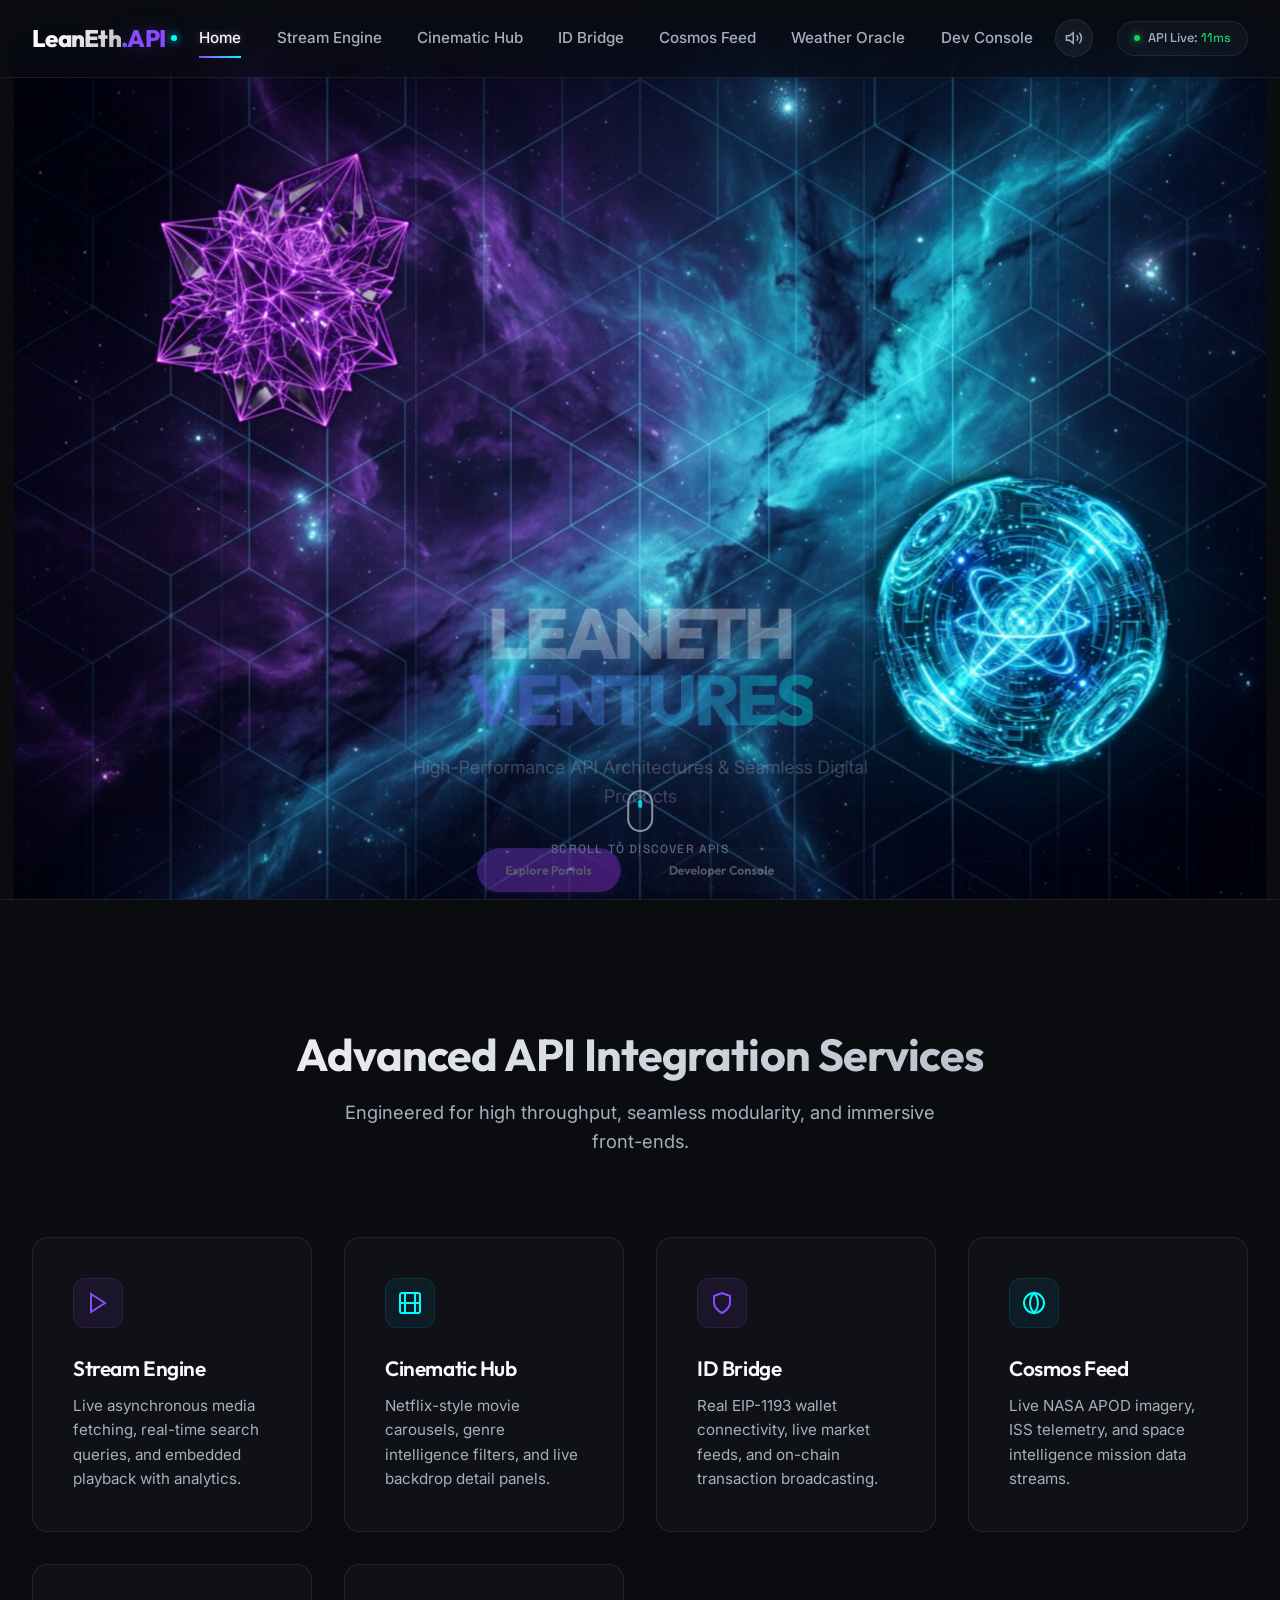
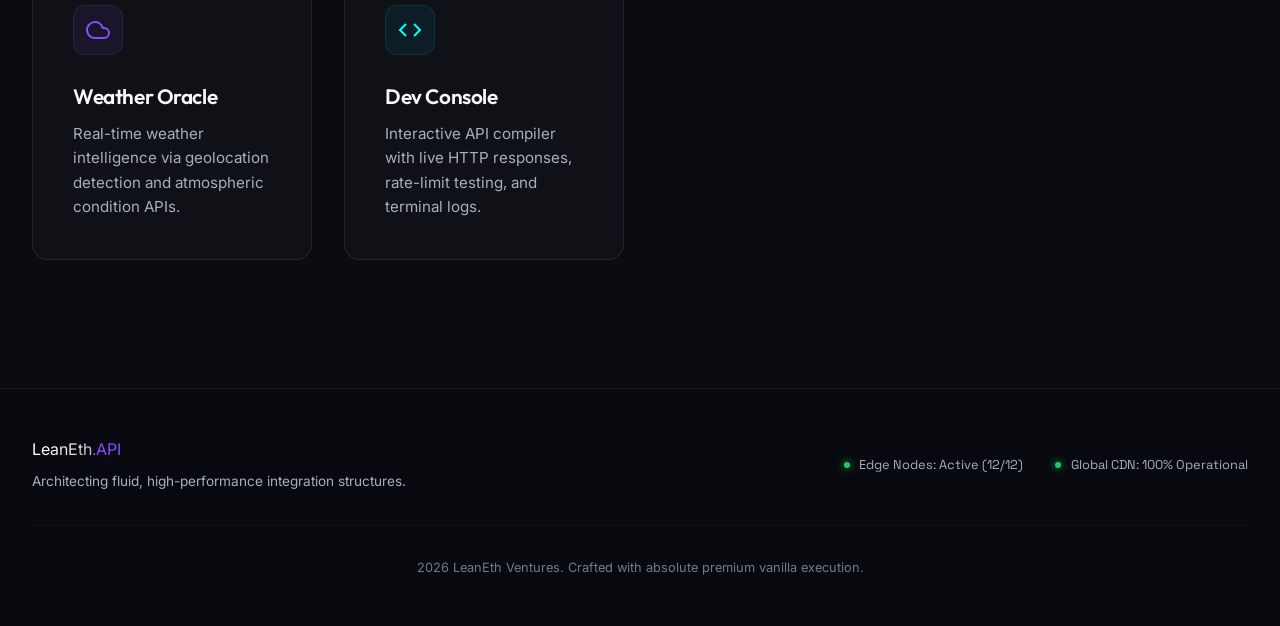
==== index.html @ 8b5f9354 "fix cinema: switch to vidapi.ru embed, fix player scroll, keep trailers inline" ====
﻿<!DOCTYPE html>
<html lang="en">
<head>
    <meta charset="UTF-8">
    <meta name="viewport" content="width=device-width, initial-scale=1.0">
    <title>LeanEth Ventures | High-Performance API Portfolio</title>
    <meta name="description" content="LeanEth Ventures - live streaming, cinematic hub, decentralized identity, NASA cosmos feed, weather intelligence, and developer console.">
    <link rel="preconnect" href="https://fonts.googleapis.com">
    <link rel="preconnect" href="https://fonts.gstatic.com" crossorigin>
    <link href="https://fonts.googleapis.com/css2?family=Inter:wght@300;400;500;600;700&family=Outfit:wght@400;500;600;700;800&family=Space+Grotesk:wght@400;500;600;700&display=swap" rel="stylesheet">
    <link rel="stylesheet" href="css/main.css">
    <link rel="stylesheet" href="css/hero.css">
    <link rel="stylesheet" href="css/router.css">
    <link rel="stylesheet" href="css/dashboards.css">
    <link rel="stylesheet" href="css/api-panels.css">
</head>
<body>
    <audio id="sound-click" src="https://assets.mixkit.co/active_storage/sfx/2568/2568-84.wav" preload="auto"></audio>
    <audio id="sound-success" src="https://assets.mixkit.co/active_storage/sfx/2019/2019-84.wav" preload="auto"></audio>
    <div id="transition-curtain">
        <div class="curtain-line"></div>
        <div class="curtain-logo">LeanEth</div>
    </div>
    <header class="navbar">
        <div class="nav-container">
            <a href="#home" class="nav-logo" id="logo-nav">
                <span class="logo-text">LeanEth</span><span class="logo-sub">.API</span>
                <span class="logo-pulse"></span>
            </a>
            <nav class="nav-links">
                <a href="#home" class="nav-link active" data-link="home">Home</a>
                <a href="#stream" class="nav-link" data-link="stream">Stream Engine</a>
                <a href="#cinema" class="nav-link" data-link="cinema">Cinematic Hub</a>
                <a href="#identity" class="nav-link" data-link="identity">ID Bridge</a>
                <a href="#cosmos" class="nav-link" data-link="cosmos">Cosmos Feed</a>
                <a href="#weather" class="nav-link" data-link="weather">Weather Oracle</a>
                <a href="#sandbox" class="nav-link" data-link="sandbox">Dev Console</a>
            </nav>
            <button class="hamburger" id="hamburger-btn" aria-label="Menu">
                <span></span><span></span><span></span>
            </button>
            <div class="mobile-nav" id="mobile-nav">
                <a href="#home" class="nav-link active" data-link="home">Home</a>
                <a href="#stream" class="nav-link" data-link="stream">Stream Engine</a>
                <a href="#cinema" class="nav-link" data-link="cinema">Cinematic Hub</a>
                <a href="#identity" class="nav-link" data-link="identity">ID Bridge</a>
                <a href="#cosmos" class="nav-link" data-link="cosmos">Cosmos Feed</a>
                <a href="#weather" class="nav-link" data-link="weather">Weather Oracle</a>
                <a href="#sandbox" class="nav-link" data-link="sandbox">Dev Console</a>
            </div>
            <div class="nav-controls">
                <button class="sound-toggle" id="btn-sound" title="Toggle Interface Sounds">
                    <svg class="sound-icon-on" viewBox="0 0 24 24" width="18" height="18" fill="none" stroke="currentColor" stroke-width="2"><polygon points="11 5 6 9 2 9 2 15 6 15 11 19 11 5"></polygon><path d="M19.07 4.93a10 10 0 0 1 0 14.14M15.54 8.46a5 5 0 0 1 0 7.07"></path></svg>
                    <svg class="sound-icon-off hidden" viewBox="0 0 24 24" width="18" height="18" fill="none" stroke="currentColor" stroke-width="2"><polygon points="11 5 6 9 2 9 2 15 6 15 11 19 11 5"></polygon><line x1="23" y1="9" x2="17" y2="15"></line><line x1="17" y1="9" x2="23" y2="15"></line></svg>
                </button>
                <div class="api-status">
                    <span class="status-pulse"></span>
                    <span class="status-text">API Live: <span id="ping-ms">14ms</span></span>
                </div>
            </div>
        </div>
    </header>
    <main class="main-content">
        <!-- HOME -->
        <section id="home" class="view-panel active">
            <div class="parallax-container">
                <div class="parallax-layer layer-bg" style="background-image: url('assets/bg-nebula.png');"></div>
                <div class="parallax-layer layer-grid"></div>
                <div class="parallax-layer layer-shape-1"><img src="assets/shape3d-1.png" alt="3D Crystal" class="shape-3d float-anim-1"></div>
                <div class="parallax-layer layer-text">
                    <h1 class="hero-title"><span class="text-glow">LEANETH</span><span class="text-gradient">VENTURES</span></h1>
                    <p class="hero-subtitle">High-Performance API Architectures &amp; Seamless Digital Products</p>
                    <div class="hero-actions">
                        <a href="#stream" class="btn btn-primary btn-magnetic">Explore Portals</a>
                        <a href="#sandbox" class="btn btn-secondary btn-magnetic">Developer Console</a>
                    </div>
                </div>
                <div class="parallax-layer layer-shape-2"><img src="assets/shape3d-2.png" alt="3D Sphere" class="shape-3d float-anim-2"></div>
                <div class="scroll-indicator"><span class="mouse-icon"><span class="mouse-wheel"></span></span><span class="scroll-label">Scroll to Discover APIs</span></div>
            </div>
            <div class="home-features">
                <div class="features-header">
                    <h2>Advanced API Integration Services</h2>
                    <p>Engineered for high throughput, seamless modularity, and immersive front-ends.</p>
                </div>
                <div class="feature-grid">
                    <div class="feature-card" onclick="navigateTo('stream')"><div class="feature-icon"><svg viewBox="0 0 24 24" width="24" height="24" fill="none" stroke="currentColor" stroke-width="2"><polygon points="5 3 19 12 5 21 5 3"></polygon></svg></div><h3>Stream Engine</h3><p>Live asynchronous media fetching, real-time search queries, and embedded playback with analytics.</p></div>
                    <div class="feature-card" onclick="navigateTo('cinema')"><div class="feature-icon"><svg viewBox="0 0 24 24" width="24" height="24" fill="none" stroke="currentColor" stroke-width="2"><rect x="2" y="2" width="20" height="20" rx="2"></rect><line x1="7" y1="2" x2="7" y2="22"></line><line x1="17" y1="2" x2="17" y2="22"></line><line x1="2" y1="12" x2="22" y2="12"></line></svg></div><h3>Cinematic Hub</h3><p>Netflix-style movie carousels, genre intelligence filters, and live backdrop detail panels.</p></div>
                    <div class="feature-card" onclick="navigateTo('identity')"><div class="feature-icon"><svg viewBox="0 0 24 24" width="24" height="24" fill="none" stroke="currentColor" stroke-width="2"><path d="M12 22s8-4 8-10V5l-8-3-8 3v7c0 6 8 10 8 10z"></path></svg></div><h3>ID Bridge</h3><p>Real EIP-1193 wallet connectivity, live market feeds, and on-chain transaction broadcasting.</p></div>
                    <div class="feature-card" onclick="navigateTo('cosmos')"><div class="feature-icon"><svg viewBox="0 0 24 24" width="24" height="24" fill="none" stroke="currentColor" stroke-width="2"><circle cx="12" cy="12" r="10"></circle><path d="M12 2a15.3 15.3 0 0 1 4 10 15.3 15.3 0 0 1-4 10 15.3 15.3 0 0 1-4-10 15.3 15.3 0 0 1 4-10z"></path></svg></div><h3>Cosmos Feed</h3><p>Live NASA APOD imagery, ISS telemetry, and space intelligence mission data streams.</p></div>
                    <div class="feature-card" onclick="navigateTo('weather')"><div class="feature-icon"><svg viewBox="0 0 24 24" width="24" height="24" fill="none" stroke="currentColor" stroke-width="2"><path d="M18 10h-1.26A8 8 0 1 0 9 20h9a5 5 0 0 0 0-10z"></path></svg></div><h3>Weather Oracle</h3><p>Real-time weather intelligence via geolocation detection and atmospheric condition APIs.</p></div>
                    <div class="feature-card" onclick="navigateTo('sandbox')"><div class="feature-icon"><svg viewBox="0 0 24 24" width="24" height="24" fill="none" stroke="currentColor" stroke-width="2"><polyline points="16 18 22 12 16 6"></polyline><polyline points="8 6 2 12 8 18"></polyline></svg></div><h3>Dev Console</h3><p>Interactive API compiler with live HTTP responses, rate-limit testing, and terminal logs.</p></div>
                </div>
            </div>
        </section>

        <!-- STREAM ENGINE -->
        <section id="stream" class="view-panel">
            <div class="dashboard-wrapper">
                <div class="dashboard-header"><div><span class="badge badge-purple">Live Streams + Search</span><h1>Stream Engine</h1><p>Live news channels from major global networks, or search for content.</p></div><div class="dashboard-actions"><input type="text" id="yt-search-input" placeholder="Search streams or topics..." class="search-input"><button id="yt-search-btn" class="btn btn-primary">Search</button></div></div>
                <div class="stream-tabs">
                    <button class="stream-tab active" data-tab="news">&#128250; Live</button>
                    <button class="stream-tab" data-tab="search">&#128269; Search</button>
                </div>
                <div class="stream-hero" id="stream-hero">
                    <div class="stream-hero-backdrop" id="stream-hero-backdrop"></div>
                    <div class="stream-hero-gradient"></div>
                    <div class="stream-hero-content">
                        <div class="stream-hero-logo" id="stream-hero-logo"></div>
                        <div class="stream-hero-text">
                            <h2 class="stream-hero-title" id="stream-hero-title">Select a Stream</h2>
                            <p class="stream-hero-desc" id="stream-hero-desc">Choose a channel from the list or search for content.</p>
                        </div>
                    </div>
                </div>
                <div class="dashboard-grid">
                    <div class="grid-card main-pane"><div class="player-container"><div class="player-aspect"><div id="yt-player-placeholder" class="player-placeholder"><div class="placeholder-logo"><span class="logo-text">LeanEth</span><span class="logo-sub">.API</span></div><p>Select a stream or search for content.</p></div><div id="yt-player"></div></div></div><div class="video-meta"><h2 id="yt-video-title">Select a Stream</h2><p id="yt-video-desc">Choose a channel from the list or search for content.</p></div></div>
                    <div class="grid-card catalog-pane"><div class="pane-header"><h3 id="stream-pane-title">&#127250; Live Channels</h3><span class="api-ping-indicator" id="yt-api-status">Ready</span></div><div class="video-list-scrollable" id="yt-video-list"></div></div>
                    <div class="grid-card full-width metrics-pane"><div class="metrics-grid"><div class="metric-box"><span class="metric-label">Stream Latency</span><span class="metric-val text-cyan" id="yt-metric-latency">--</span></div><div class="metric-box"><span class="metric-label">Cache Status</span><span class="metric-val text-purple">HIT (Varnish)</span></div><div class="metric-box"><span class="metric-label">Source</span><span class="metric-val" id="yt-metric-quota">Live Stream</span></div><div class="metric-box"><span class="metric-label">Stream Type</span><span class="metric-val text-glow">Live / On-Demand</span></div></div></div>
                </div>
            </div>
        </section>

        <!-- CINEMATIC HUB -->
        <section id="cinema" class="view-panel">
            <div class="cinema-wrapper">
                <div class="cinema-hero" id="cinema-hero">
                    <div class="cinema-hero-backdrop" id="cinema-hero-backdrop"></div>
                    <div class="cinema-hero-gradient"></div>
                    <div class="cinema-hero-content">
                        <span class="cinema-hero-badge" id="cinema-hero-badge">Trending</span>
                        <h1 class="cinema-hero-title" id="cinema-hero-title">Loading...</h1>
                        <div class="cinema-hero-meta">
                            <span id="cinema-hero-year">—</span>
                            <span class="cinema-hero-rating" id="cinema-hero-rating">★ —</span>
                            <span id="cinema-hero-genre">—</span>
                        </div>
                        <p class="cinema-hero-desc" id="cinema-hero-desc">Discover the latest movies</p>
                        <div class="cinema-hero-actions">
                            <button class="btn btn-primary btn-glow btn-play-hero" id="cinema-hero-play">&#9654; Play</button>
                            <button class="btn btn-secondary btn-info-hero" id="cinema-hero-info">More Info</button>
                        </div>
                    </div>
                    <div class="cinema-hero-dots" id="cinema-hero-dots"></div>
                </div>
                <div class="cinema-browser">
                    <div class="cinema-type-tabs">
                        <button class="cinema-type-tab active" data-type="movie">&#127910; Movies</button>
                        <button class="cinema-type-tab" data-type="tv">&#128250; TV Series</button>
                    </div>
                    <div class="cinema-tabs" id="cinema-tabs">
                        <button class="cinema-tab active" data-company="">Trending</button>
                        <button class="cinema-tab" data-company="213"><img class="tab-logo-img" src="" alt="Netflix" data-cid="213"><span>Netflix</span></button>
                        <button class="cinema-tab" data-company="19551"><img class="tab-logo-img" src="" alt="HBO" data-cid="19551"><span>HBO</span></button>
                        <button class="cinema-tab" data-company="174"><img class="tab-logo-img" src="" alt="Warner" data-cid="174"><span>Warner</span></button>
                        <button class="cinema-tab" data-company="420"><img class="tab-logo-img" src="" alt="Marvel" data-cid="420"><span>Marvel</span></button>
                        <button class="cinema-tab" data-company="2"><img class="tab-logo-img" src="" alt="Disney" data-cid="2"><span>Disney</span></button>
                        <button class="cinema-tab" data-watch="9"><img class="tab-logo-img" src="" alt="Prime Video" data-cid="9"><span>Prime Video</span></button>
                        <button class="cinema-tab" data-watch="350"><img class="tab-logo-img" src="" alt="Apple TV+" data-cid="350"><span>Apple TV+</span></button>
                        <button class="cinema-tab" data-watch="15"><img class="tab-logo-img" src="" alt="Hulu" data-cid="15"><span>Hulu</span></button>
                        <button class="cinema-tab" data-watch="2303"><img class="tab-logo-img" src="" alt="Paramount+" data-cid="2303"><span>Paramount+</span></button>
                        <button class="cinema-tab" data-watch="386"><img class="tab-logo-img" src="" alt="Peacock" data-cid="386"><span>Peacock</span></button>
                        <button class="cinema-tab" data-watch="2528"><img class="tab-logo-img" src="" alt="YouTube TV" data-cid="2528"><span>YouTube TV</span></button>
                        <button class="cinema-tab" data-watch="257"><img class="tab-logo-img" src="" alt="fuboTV" data-cid="257"><span>fuboTV</span></button>
                        <button class="cinema-tab" data-watch="300"><img class="tab-logo-img" src="" alt="Pluto TV" data-cid="300"><span>Pluto TV</span></button>
                        <button class="cinema-tab" data-company="celebrities">&#127916; Celebrities</button>
                    </div>
                    <div class="cinema-search" id="cinema-search">
                        <input type="text" id="cinema-search-input" placeholder="Search movies, actors, keywords..." class="search-input">
                        <button id="cinema-search-btn" class="btn btn-primary">Search</button>
                    </div>
                    <div class="genre-pill-slider" id="genre-pill-slider">
                        <button class="genre-pill active" data-genre="all">All Genres</button>
                        <button class="genre-pill" data-genre="action">Action</button>
                        <button class="genre-pill" data-genre="sci-fi">Sci-Fi</button>
                        <button class="genre-pill" data-genre="adventure">Adventure</button>
                        <button class="genre-pill" data-genre="horror">Horror</button>
                        <button class="genre-pill" data-genre="comedy">Comedy</button>
                        <button class="genre-pill" data-genre="drama">Drama</button>
                        <button class="genre-pill" data-genre="animation">Animation</button>
                    </div>
                    <div class="movie-carousel-container">
                        <div class="movie-carousel" id="movie-cards-container"></div>
                        <button class="carousel-nav nav-left" id="carousel-left"><svg viewBox="0 0 24 24" width="24" height="24" fill="none" stroke="currentColor" stroke-width="2"><polyline points="15 18 9 12 15 6"></polyline></svg></button>
                        <button class="carousel-nav nav-right" id="carousel-right"><svg viewBox="0 0 24 24" width="24" height="24" fill="none" stroke="currentColor" stroke-width="2"><polyline points="9 18 15 12 9 6"></polyline></svg></button>
                    </div>
                </div>
            </div>
        </section>

        <div class="cinema-overlay hidden" id="cinema-overlay">
            <div class="cinema-overlay-back-wrap">
                <button class="cinema-overlay-back" id="cinema-overlay-back">&#8592; Back</button>
                <button class="cinema-overlay-close" id="cinema-overlay-close">&times;</button>
            </div>
            <div class="cinema-overlay-scroll">
                <div class="cinema-overlay-backdrop" id="cinema-overlay-backdrop">
                    <div class="cinema-overlay-gradient"></div>
                </div>
                <div class="cinema-overlay-body">
                    <div class="cinema-overlay-poster-col">
                        <img src="" id="cinema-overlay-poster" alt="Poster">
                    </div>
                    <div class="cinema-overlay-details">
                        <h2 id="cinema-overlay-title">Title</h2>
                        <div class="cinema-overlay-meta">
                            <span id="cinema-overlay-year">—</span>
                            <span class="cinema-rating" id="cinema-overlay-rating">★ —</span>
                            <span id="cinema-overlay-genre">—</span>
                        </div>
                        <p class="cinema-overview" id="cinema-overlay-overview"></p>
                        <button class="btn btn-primary btn-glow btn-play-overlay" id="cinema-overlay-play">&#9654; Play</button>
                        <div class="movie-player-wrap hidden" id="cinema-overlay-player"><iframe id="cinema-overlay-iframe" width="100%" height="100%" frameborder="0" allowfullscreen allow="autoplay; encrypted-media; fullscreen"></iframe></div>
                        <div class="episode-picker hidden" id="episode-picker"><div class="episode-picker-inner" id="episode-picker-inner"></div></div>
                        <div class="cinema-extra" id="cinema-overlay-extra"></div>
                        <div class="cinema-trailers-section" id="cinema-trailers-section">
                            <h4>Trailers</h4>
                            <div class="cinema-trailers" id="cinema-overlay-trailers"></div>
                        </div>
                        <div class="cinema-cast-section">
                            <h4>Cast</h4>
                            <div class="cinema-cast" id="cinema-overlay-cast"></div>
                        </div>
                        <div class="cinema-posters-section" id="cinema-posters-section">
                            <h4>Posters</h4>
                            <div class="cinema-posters" id="cinema-overlay-posters"></div>
                        </div>
                    </div>
                </div>
            </div>
        </div>

        <!-- IDENTITY BRIDGE -->
        <section id="identity" class="view-panel">
            <div class="dashboard-wrapper">
                <div class="dashboard-header"><div><span class="badge badge-purple">Web3 EIP-1193 JSON-RPC</span><h1>Decentralized Identity Bridge</h1><p>Real EVM wallet connections, live CoinGecko feeds, and on-chain transaction broadcasting.</p></div><button id="web3-connect-btn" class="btn btn-primary btn-glow">Connect Wallet</button></div>
                <div class="web3-grid">
                    <div class="grid-card wallet-status-card">
                        <div class="card-header-accent font-space"><h3>WALLET IDENTITY</h3><span class="wallet-badge" id="wallet-connected-badge">DISCONNECTED</span></div>
                        <div class="wallet-body">
                            <div class="wallet-stat-row"><span class="label">Provider</span><span class="val text-muted" id="wallet-provider-val">-</span></div>
                            <div class="wallet-stat-row"><span class="label">Address</span><span class="val font-mono" id="wallet-address-val">0x0000...0000</span></div>
                            <div class="wallet-stat-row"><span class="label">Balance</span><span class="val text-glow" id="wallet-balance-val">0.00 ETH</span></div>
                            <div class="wallet-stat-row"><span class="label">Network</span><span class="val text-cyan" id="wallet-network-val">Not Connected</span></div>
                            <div class="wallet-stat-row"><span class="label">Chain ID</span><span class="val font-mono" id="wallet-chain-val">-</span></div>
                            <div class="wallet-actions hidden" id="wallet-actions-section">
                                <button class="btn btn-secondary btn-full" id="web3-sign-btn">Sign Auth Message</button>
                                <button class="btn btn-primary btn-full btn-glow" id="web3-send-btn">Send Test Tx</button>
                            </div>
                        </div>
                    </div>
                    <div class="grid-card live-market-card">
                        <div class="card-header-accent font-space"><h3>LIVE CRYPTO MARKETS - COINGECKO</h3><span class="ticker-update-time" id="market-update-time">Updating...</span></div>
                        <div class="market-chart-container">
                            <div class="market-prices" id="crypto-prices-grid">
                                <div class="price-pill"><span class="coin-symbol">ETH</span><span class="coin-price" id="ticker-eth-price">,420.25</span><span class="coin-change text-success" id="ticker-eth-change">+2.4%</span></div>
                                <div class="price-pill"><span class="coin-symbol">BTC</span><span class="coin-price" id="ticker-btc-price">,540.80</span><span class="coin-change text-success" id="ticker-btc-change">+1.8%</span></div>
                                <div class="price-pill"><span class="coin-symbol">SOL</span><span class="coin-price" id="ticker-sol-price">.30</span><span class="coin-change text-success" id="ticker-sol-change">+3.1%</span></div>
                                <div class="price-pill"><span class="coin-symbol">MATIC</span><span class="coin-price" id="ticker-matic-price">.89</span><span class="coin-change text-error" id="ticker-matic-change">-0.7%</span></div>
                            </div>
                            <div class="svg-chart-wrapper">
                                <svg class="crypto-chart-svg" viewBox="0 0 500 150">
                                    <defs><linearGradient id="chart-gradient" x1="0" y1="0" x2="0" y2="1"><stop offset="0%" stop-color="var(--accent-purple)" stop-opacity="0.4"/><stop offset="100%" stop-color="var(--accent-purple)" stop-opacity="0.0"/></linearGradient></defs>
                                    <line x1="0" y1="30" x2="500" y2="30" stroke="rgba(255,255,255,0.05)" stroke-dasharray="5,5" /><line x1="0" y1="75" x2="500" y2="75" stroke="rgba(255,255,255,0.05)" stroke-dasharray="5,5" /><line x1="0" y1="120" x2="500" y2="120" stroke="rgba(255,255,255,0.05)" stroke-dasharray="5,5" />
                                    <path id="chart-glow-path" d="M 0 110 Q 100 80 200 95 T 400 45 T 500 25" fill="none" stroke="var(--accent-cyan)" stroke-width="3" filter="drop-shadow(0px 0px 5px var(--accent-cyan))" />
                                    <path id="chart-area-path" d="M 0 110 Q 100 80 200 95 T 400 45 T 500 25 L 500 150 L 0 150 Z" fill="url(#chart-gradient)" />
                                </svg>
                                <div class="chart-tooltip" id="chart-tooltip">Live market data via CoinGecko API</div>
                            </div>
                        </div>
                    </div>
                    <div class="grid-card tx-log-card">
                        <div class="card-header-accent font-space"><h3>TRANSACTION FEED</h3><span class="api-ping-indicator" id="tx-log-status">Idle</span></div>
                        <div class="tx-log-list font-mono" id="tx-log-list"><div class="tx-log-item text-muted">// Connect a wallet to view live transaction feed...</div></div>
                    </div>
                </div>
            </div>
            <div class="web3-modal-overlay hidden" id="web3-modal">
                <div class="web3-modal-card glass-panel">
                    <div class="modal-header"><h3>Connect Identity Wallet</h3><button class="modal-close" id="web3-modal-close">&times;</button></div>
                    <p class="modal-subtitle">Select your Web3 provider to authenticate your decentralized identity.</p>
                    <div class="modal-wallets">
                        <button class="wallet-option" data-wallet="metamask"><span class="wallet-icon">&#128058;</span><div class="wallet-info"><span class="wallet-name">MetaMask</span><span class="wallet-desc">Browser Extension EIP-1193</span></div><span class="wallet-status" id="metamask-status">Detecting...</span></button>
                        <button class="wallet-option" data-wallet="trust"><span class="wallet-icon">&#128142;</span><div class="wallet-info"><span class="wallet-name">Trust Wallet</span><span class="wallet-desc">Mobile &amp; Extension EIP-1193</span></div><span class="wallet-status" id="trust-status">Detecting...</span></button>
                        <button class="wallet-option" data-wallet="coinbase"><span class="wallet-icon">&#128737;</span><div class="wallet-info"><span class="wallet-name">Coinbase Wallet</span><span class="wallet-desc">Extension &amp; SDK EIP-1193</span></div><span class="wallet-status" id="coinbase-status">Detecting...</span></button>
                        <button class="wallet-option" data-wallet="brave"><span class="wallet-icon">&#128049;</span><div class="wallet-info"><span class="wallet-name">Brave Wallet</span><span class="wallet-desc">Built-in Browser Wallet</span></div><span class="wallet-status" id="brave-status">Detecting...</span></button>
                        <button class="wallet-option" data-wallet="rabby"><span class="wallet-icon">&#128100;</span><div class="wallet-info"><span class="wallet-name">Rabby Wallet</span><span class="wallet-desc">Desktop Extension EIP-1193</span></div><span class="wallet-status" id="rabby-status">Detecting...</span></button>
                        <button class="wallet-option" data-wallet="walletconnect"><span class="wallet-icon">&#9889;</span><div class="wallet-info"><span class="wallet-name">WalletConnect</span><span class="wallet-desc">QR Bridge Mobile Wallets</span></div><span class="wallet-status">Demo Mode</span></button>
                        <button class="wallet-option" data-wallet="ledger"><span class="wallet-icon">&#128272;</span><div class="wallet-info"><span class="wallet-name">Ledger Hardware</span><span class="wallet-desc">Cold Storage HID Bridge</span></div><span class="wallet-status">Demo Mode</span></button>
                    </div>
                </div>
            </div>
            <div class="web3-modal-overlay hidden" id="web3-tx-modal">
                <div class="web3-modal-card glass-panel text-center">
                    <div class="modal-header"><h3 id="tx-modal-title">Web3 Request</h3><button class="modal-close" id="web3-tx-close">&times;</button></div>
                    <div class="tx-modal-body">
                        <div class="wallet-connect-spinner" id="tx-spinner"><div class="double-bounce1"></div><div class="double-bounce2"></div></div>
                        <p id="tx-modal-status" class="font-space">Awaiting wallet confirmation...</p>
                        <div id="tx-modal-details" class="tx-details-box glass-panel font-mono text-left hidden"></div>
                        <button class="btn btn-secondary hidden" id="tx-modal-done-btn">Confirm</button>
                    </div>
                </div>
            </div>
        </section>

        <!-- COSMOS FEED -->
        <section id="cosmos" class="view-panel">
            <div class="dashboard-wrapper">
                <div class="dashboard-header"><div><span class="badge badge-cyan">NASA Open APIs Space Intelligence</span><h1>Cosmos Intelligence Feed</h1><p>Live NASA Astronomy Picture of the Day, ISS telemetry, and space mission data.</p></div><div class="dashboard-actions"><input type="date" id="apod-date-input" class="search-input" style="max-width:180px"><button id="apod-fetch-btn" class="btn btn-primary">Load Date</button></div></div>
                <div class="cosmos-grid">
                    <div class="grid-card apod-main-card">
                        <div class="apod-image-container" id="apod-image-wrap">
                            <div class="apod-loading" id="apod-loading"><div class="cosmos-spinner"></div><p>Fetching cosmic imagery from NASA...</p></div>
                            <img id="apod-img" src="" alt="Astronomy Picture of the Day" class="apod-img hidden">
                            <iframe id="apod-video" src="" frameborder="0" allowfullscreen class="apod-video hidden"></iframe>
                        </div>
                        <div class="apod-meta">
                            <div class="apod-meta-header"><span class="badge badge-purple" id="apod-date-badge">Loading...</span><span class="badge badge-cyan" id="apod-media-type">IMAGE</span></div>
                            <h2 id="apod-title">Astronomy Picture of the Day</h2>
                            <p id="apod-explanation" class="apod-explanation">Fetching today's cosmic wonder from NASA's open API...</p>
                            <p class="apod-copyright text-muted" id="apod-copyright"></p>
                        </div>
                    </div>
                    <div class="grid-card iss-card">
                        <div class="card-header-accent font-space"><h3>ISS LIVE TELEMETRY</h3><span class="api-ping-indicator" id="iss-status">Fetching...</span></div>
                        <div class="iss-body">
                            <div class="iss-visual"><div class="earth-icon">&#127757;</div><div class="iss-orbit-ring"><div class="iss-dot" id="iss-orbit-dot">&#128760;</div></div></div>
                            <div class="iss-stats">
                                <div class="wallet-stat-row"><span class="label">Latitude</span><span class="val font-mono text-cyan" id="iss-lat">-</span></div>
                                <div class="wallet-stat-row"><span class="label">Longitude</span><span class="val font-mono text-cyan" id="iss-lon">-</span></div>
                                <div class="wallet-stat-row"><span class="label">Altitude</span><span class="val font-mono">~408 km</span></div>
                                <div class="wallet-stat-row"><span class="label">Velocity</span><span class="val font-mono text-glow">27,600 km/h</span></div>
                                <div class="wallet-stat-row"><span class="label">Crew</span><span class="val" id="iss-crew">Loading...</span></div>
                            </div>
                        </div>
                    </div>
                    <div class="grid-card space-news-card">
                        <div class="card-header-accent font-space"><h3>SPACE NEWS - SPACEFLIGHT NEWS API</h3><span class="api-ping-indicator">Live Feed</span></div>
                        <div class="space-news-list" id="space-news-list"><div class="tx-log-item text-muted">Loading space news feed...</div></div>
                    </div>
                </div>
            </div>
        </section>

        <!-- WEATHER ORACLE -->
        <section id="weather" class="view-panel">
            <div class="dashboard-wrapper">
                <div class="dashboard-header"><div><span class="badge badge-cyan">OpenWeatherMap Geolocation API</span><h1>Weather Oracle</h1><p>Real-time atmospheric intelligence via auto-detected geolocation and meteorological data streams.</p></div><div class="dashboard-actions"><input type="text" id="weather-city-input" placeholder="Search city..." class="search-input" style="max-width:220px"><button id="weather-search-btn" class="btn btn-primary">Search</button><button id="weather-geo-btn" class="btn btn-secondary">My Location</button></div></div>
                <div class="weather-grid">
                    <div class="grid-card weather-main-card">
                        <div class="weather-hero" id="weather-hero">
                            <div class="weather-loading" id="weather-loading"><div class="cosmos-spinner"></div><p>Detecting your location...</p></div>
                            <div class="weather-display hidden" id="weather-display">
                                <div class="weather-icon-huge" id="weather-icon">&#9728;</div>
                                <div class="weather-temp-block"><span class="weather-temp" id="weather-temp">--C</span><span class="weather-feels" id="weather-feels">Feels like --C</span></div>
                                <div class="weather-location-block"><h2 id="weather-city-name">-</h2><p id="weather-description" class="text-muted">-</p></div>
                            </div>
                        </div>
                        <div class="weather-stats-row hidden" id="weather-stats">
                            <div class="w-stat"><span class="w-label">Humidity</span><span class="w-val text-cyan" id="weather-humidity">--%</span></div>
                            <div class="w-stat"><span class="w-label">Wind Speed</span><span class="w-val" id="weather-wind">-- km/h</span></div>
                            <div class="w-stat"><span class="w-label">Pressure</span><span class="w-val" id="weather-pressure">-- hPa</span></div>
                            <div class="w-stat"><span class="w-label">Visibility</span><span class="w-val" id="weather-visibility">-- km</span></div>
                            <div class="w-stat"><span class="w-label">UV Index</span><span class="w-val text-glow" id="weather-uv">--</span></div>
                            <div class="w-stat"><span class="w-label">Condition</span><span class="w-val" id="weather-condition">-</span></div>
                        </div>
                    </div>
                    <div class="grid-card forecast-card">
                        <div class="card-header-accent font-space"><h3>5-DAY FORECAST</h3><span class="api-ping-indicator">OpenWeatherMap</span></div>
                        <div class="forecast-list" id="forecast-list"><div class="tx-log-item text-muted">Enable location or search a city...</div></div>
                    </div>
                    <div class="grid-card geo-card">
                        <div class="card-header-accent font-space"><h3>IP GEOLOCATION - ipapi.co</h3><span class="api-ping-indicator">Live</span></div>
                        <div class="geo-body" id="geo-body">
                            <div class="wallet-stat-row"><span class="label">IP Address</span><span class="val font-mono text-cyan" id="geo-ip">Detecting...</span></div>
                            <div class="wallet-stat-row"><span class="label">Country</span><span class="val" id="geo-country">-</span></div>
                            <div class="wallet-stat-row"><span class="label">Region</span><span class="val" id="geo-region">-</span></div>
                            <div class="wallet-stat-row"><span class="label">City</span><span class="val" id="geo-city">-</span></div>
                            <div class="wallet-stat-row"><span class="label">ISP / Org</span><span class="val font-mono" id="geo-org">-</span></div>
                            <div class="wallet-stat-row"><span class="label">Timezone</span><span class="val" id="geo-tz">-</span></div>
                            <div class="wallet-stat-row"><span class="label">Currency</span><span class="val" id="geo-currency">-</span></div>
                        </div>
                    </div>
                </div>
            </div>
        </section>

        <!-- DEVELOPER SANDBOX -->
        <section id="sandbox" class="view-panel">
            <div class="dashboard-wrapper">
                <div class="dashboard-header"><div><span class="badge badge-cyan">RESTful API Sandbox</span><h1>LeanEth Developer Console</h1><p>Simulate requests to live APIs, view raw HTTP responses, and test rate-limiters.</p></div></div>
                <div class="sandbox-grid">
                    <div class="grid-card control-card">
                        <div class="card-header-accent font-space"><h3>REQUEST CONFIGURATOR</h3></div>
                        <div class="control-body">
                            <div class="control-group"><label for="api-endpoint-select">Select Endpoint</label><select id="api-endpoint-select" class="sandbox-select"><option value="/api/v1/auth/login">POST /api/v1/auth/login</option><option value="/api/v1/analytics/realtime">GET /api/v1/analytics/realtime</option><option value="/api/v1/webhooks/dispatch">POST /api/v1/webhooks/dispatch</option><option value="/api/v1/ai/generate">POST /api/v1/ai/generate</option><option value="/api/v1/rate-limit-test">GET /api/v1/rate-limit-test</option><option value="live:coingecko">LIVE GET /coingecko/markets</option><option value="live:iss">LIVE GET /iss/position</option><option value="live:ip">LIVE GET /ip/geolocation</option><option value="live:joke">LIVE GET /chuck-norris/joke</option><option value="live:apod">LIVE GET /nasa/apod</option></select></div>
                            <div class="control-group" id="sandbox-payload-group"><label for="api-payload-input">JSON Payload</label><textarea id="api-payload-input" class="sandbox-textarea font-mono">{"client_id":"leaneth_demo_key","scope":["read","write"]}</textarea></div>
                            <div class="control-group"><label>Headers</label><div class="headers-list"><div class="header-tag">Authorization: Bearer leaneth_token_xyz</div><div class="header-tag">X-LeanEth-Priority: High</div><div class="header-tag">Accept: application/json</div></div></div>
                            <button id="btn-fire-api" class="btn btn-primary btn-full btn-glow font-space">EXECUTE CALL</button>
                        </div>
                    </div>
                    <div class="grid-card console-card">
                        <div class="card-header-accent font-space"><h3>LEANETH CLUSTER TERMINAL</h3><span class="terminal-badge font-mono" id="term-status-code">200 OK</span></div>
                        <div class="console-body">
                            <div class="terminal-stats font-mono"><div>Latency: <span id="term-stat-latency" class="text-cyan">0ms</span></div><div>Server: <span class="text-purple">LeanEthEdge/1.22.4-Tokyo</span></div><div>Rate Limit: <span id="term-stat-ratelimit">99/100 remaining</span></div></div>
                            <div class="terminal-screen font-mono" id="terminal-output"><div class="terminal-line text-muted">// Console ready. Awaiting trigger execution from configurator...</div><div class="terminal-line text-cyan">guest@leaneth-edge-server ~ % _</div></div>
                        </div>
                    </div>
                </div>
            </div>
        </section>
    </main>

    <footer class="main-footer">
        <div class="footer-container">
            <div class="footer-brand"><span class="logo-text">LeanEth</span><span class="logo-sub">.API</span><p>Architecting fluid, high-performance integration structures.</p></div>
            <div class="footer-status font-space"><div class="status-item"><span class="dot pulse-green"></span><span>Edge Nodes: <span class="text-white">Active (12/12)</span></span></div><div class="status-item"><span class="dot pulse-green"></span><span>Global CDN: <span class="text-white">100% Operational</span></span></div></div>
            <div class="footer-copy">2026 LeanEth Ventures. Crafted with absolute premium vanilla execution.</div>
        </div>
    </footer>

    <script src="js/router.js" type="module"></script>
    <script src="js/parallax.js" type="module"></script>
    <script src="js/youtube-api.js" type="module"></script>
    <script src="js/tmdb-api.js" type="module"></script>
    <script src="js/crypto-api.js" type="module"></script>
    <script src="js/cosmos-api.js" type="module"></script>
    <script src="js/weather-api.js" type="module"></script>
    <script src="js/sandbox.js" type="module"></script>
    <script src="js/main.js" type="module"></script>
    <script>function navigateTo(s){var l=document.querySelector('[data-link="'+s+'"]');if(l)l.click();}</script>
</body>
</html>
---- css/main.css ----
/* CSS DESIGN SYSTEM & GLOBAL RESETS - LEANETH VENTURES */

:root {
    /* Color Palette (HSL Tailored) */
    --bg-dark: hsl(220, 25%, 5%);
    --bg-panel: hsla(220, 20%, 9%, 0.7);
    --bg-card: hsla(220, 18%, 14%, 0.4);
    --bg-card-hover: hsla(220, 18%, 20%, 0.6);
    
    --accent-purple: hsl(260, 100%, 65%);
    --accent-purple-glow: hsla(260, 100%, 65%, 0.25);
    --accent-cyan: hsl(180, 100%, 50%);
    --accent-cyan-glow: hsla(180, 100%, 50%, 0.25);
    
    --success: hsl(145, 80%, 45%);
    --success-glow: hsla(145, 80%, 45%, 0.3);
    --error: hsl(355, 85%, 55%);
    
    --text-primary: hsl(0, 0%, 98%);
    --text-secondary: hsl(220, 15%, 70%);
    --text-muted: hsl(220, 12%, 50%);
    
    /* Layout Tokens */
    --border-glow: 1px solid rgba(255, 255, 255, 0.08);
    --border-accent: 1px solid hsla(260, 100%, 65%, 0.2);
    --radius-sm: 8px;
    --radius-md: 16px;
    --radius-lg: 24px;
    
    /* Timing Function (Apple Momentum) */
    --transition-premium: all 0.6s cubic-bezier(0.16, 1, 0.3, 1);
    --transition-fast: all 0.2s ease;
    
    /* Typography */
    --font-heading: 'Outfit', 'Space Grotesk', system-ui, sans-serif;
    --font-body: 'Inter', system-ui, -apple-system, sans-serif;
}

/* Base Resets */
*, *::before, *::after {
    box-sizing: border-box;
    margin: 0;
    padding: 0;
}

html {
    scroll-behavior: smooth;
    background-color: var(--bg-dark);
    color: var(--text-primary);
    font-family: var(--font-body);
    line-height: 1.6;
    overflow-x: hidden;
    -webkit-font-smoothing: antialiased;
}

body {
    min-height: 100vh;
    display: flex;
    flex-direction: column;
    overflow-x: hidden;
}

/* Scrollbar Customization */
::-webkit-scrollbar {
    width: 8px;
    height: 8px;
}
::-webkit-scrollbar-track {
    background: var(--bg-dark);
}
::-webkit-scrollbar-thumb {
    background: rgba(255, 255, 255, 0.1);
    border-radius: var(--radius-sm);
    border: 2px solid var(--bg-dark);
}
::-webkit-scrollbar-thumb:hover {
    background: var(--accent-purple);
}

/* Typography & Headings */
h1, h2, h3, h4, h5, h6 {
    font-family: var(--font-heading);
    font-weight: 700;
    letter-spacing: -0.02em;
    line-height: 1.2;
}

a {
    color: inherit;
    text-decoration: none;
    transition: var(--transition-fast);
}

/* Utility Layout Classes */
.hidden {
    display: none !important;
}

.text-center { text-align: center; }
.text-glow { text-shadow: 0 0 15px rgba(255, 255, 255, 0.2); }
.text-purple { color: var(--accent-purple); }
.text-cyan { color: var(--accent-cyan); }
.text-success { color: var(--success); }
.font-mono { font-family: 'Space Grotesk', monospace; font-size: 0.9em; }
.font-space { font-family: 'Space Grotesk', sans-serif; }

/* Sticky Navbar Styles */
.navbar {
    position: fixed;
    top: 0;
    left: 0;
    width: 100%;
    z-index: 1000;
    backdrop-filter: blur(20px) saturate(180%);
    background: rgba(10, 12, 18, 0.7);
    border-bottom: var(--border-glow);
    transition: var(--transition-premium);
}

.nav-container {
    max-width: 1400px;
    margin: 0 auto;
    padding: 1.2rem 2rem;
    display: flex;
    justify-content: space-between;
    align-items: center;
}

.nav-logo {
    display: flex;
    align-items: center;
    font-family: var(--font-heading);
    font-weight: 800;
    font-size: 1.5rem;
    letter-spacing: -0.03em;
}

.logo-text {
    background: linear-gradient(135deg, #fff 30%, rgba(255,255,255,0.7));
    -webkit-background-clip: text;
    -webkit-text-fill-color: transparent;
}

.logo-sub {
    color: var(--accent-purple);
    filter: drop-shadow(0 0 10px var(--accent-purple-glow));
}

.logo-pulse {
    width: 6px;
    height: 6px;
    background-color: var(--accent-cyan);
    border-radius: 50%;
    margin-left: 6px;
    box-shadow: 0 0 10px var(--accent-cyan);
    animation: pulse 2s infinite;
}

.nav-links {
    display: flex;
    gap: 2.2rem;
}

.nav-link {
    font-size: 0.95rem;
    font-weight: 500;
    color: var(--text-secondary);
    position: relative;
    padding: 0.2rem 0;
}

.nav-link:hover {
    color: var(--text-primary);
}

.nav-link::after {
    content: '';
    position: absolute;
    bottom: -4px;
    left: 0;
    width: 0;
    height: 2px;
    background: linear-gradient(90deg, var(--accent-purple), var(--accent-cyan));
    transition: var(--transition-premium);
}

.nav-link.active {
    color: var(--text-primary);
    text-shadow: 0 0 8px rgba(255, 255, 255, 0.3);
}

.nav-link.active::after {
    width: 100%;
}

.nav-controls {
    display: flex;
    align-items: center;
    gap: 1.5rem;
}

.sound-toggle {
    background: rgba(255, 255, 255, 0.05);
    border: var(--border-glow);
    color: var(--text-secondary);
    cursor: pointer;
    width: 38px;
    height: 38px;
    border-radius: 50%;
    display: flex;
    align-items: center;
    justify-content: center;
    transition: var(--transition-fast);
}

.sound-toggle:hover {
    background: rgba(255, 255, 255, 0.1);
    color: var(--text-primary);
    transform: scale(1.05);
}

.api-status {
    background: rgba(255, 255, 255, 0.03);
    border: var(--border-glow);
    border-radius: 30px;
    padding: 0.4rem 1rem;
    display: flex;
    align-items: center;
    gap: 0.5rem;
    font-family: 'Space Grotesk', sans-serif;
    font-size: 0.8rem;
    font-weight: 500;
}

.status-pulse {
    width: 6px;
    height: 6px;
    background-color: var(--success);
    border-radius: 50%;
    box-shadow: 0 0 8px var(--success);
    animation: pulse 1.5s infinite;
}

.status-text {
    color: var(--text-secondary);
}

#ping-ms {
    color: var(--success);
}

/* Premium Buttons & Interactive Elements */
.btn {
    display: inline-flex;
    align-items: center;
    justify-content: center;
    font-family: var(--font-heading);
    font-weight: 600;
    font-size: 0.95rem;
    padding: 0.9rem 2.2rem;
    border-radius: 30px;
    cursor: pointer;
    transition: var(--transition-premium);
    position: relative;
    overflow: hidden;
}

.btn-primary {
    background: linear-gradient(135deg, var(--accent-purple), hsl(280, 100%, 60%));
    color: var(--text-primary);
    border: none;
    box-shadow: 0 4px 20px rgba(168, 85, 247, 0.2);
}

.btn-primary:hover {
    box-shadow: 0 8px 30px rgba(168, 85, 247, 0.4);
    transform: translateY(-2px);
}

.btn-secondary {
    background: rgba(255, 255, 255, 0.05);
    border: var(--border-glow);
    color: var(--text-primary);
}

.btn-secondary:hover {
    background: rgba(255, 255, 255, 0.1);
    transform: translateY(-2px);
}

.btn-tiny {
    font-size: 0.8rem;
    padding: 0.4rem 1rem;
    border-radius: 20px;
}

.btn-glow::before {
    content: '';
    position: absolute;
    top: 0;
    left: -100%;
    width: 100%;
    height: 100%;
    background: linear-gradient(90deg, transparent, rgba(255,255,255,0.2), transparent);
    transition: 0.5s;
}

.btn-glow:hover::before {
    left: 100%;
}

.btn-full {
    width: 100%;
}

/* Badges */
.badge {
    display: inline-flex;
    align-items: center;
    padding: 0.35rem 0.9rem;
    border-radius: 20px;
    font-size: 0.75rem;
    font-weight: 600;
    letter-spacing: 0.05em;
    text-transform: uppercase;
    font-family: 'Space Grotesk', sans-serif;
    margin-bottom: 1rem;
}

.badge-purple {
    background: rgba(168, 85, 247, 0.1);
    color: var(--accent-purple);
    border: 1px solid rgba(168, 85, 247, 0.2);
}

.badge-cyan {
    background: rgba(6, 182, 212, 0.1);
    color: var(--accent-cyan);
    border: 1px solid rgba(6, 182, 212, 0.2);
}

/* Animations */
@keyframes pulse {
    0% { transform: scale(1); opacity: 0.7; }
    50% { transform: scale(1.3); opacity: 1; }
    100% { transform: scale(1); opacity: 0.7; }
}

/* Footer Styling */
.main-footer {
    margin-top: auto;
    border-top: var(--border-glow);
    background: rgba(8, 10, 15, 0.95);
    padding: 3rem 2rem;
    backdrop-filter: blur(10px);
}

.footer-container {
    max-width: 1400px;
    margin: 0 auto;
    display: flex;
    flex-wrap: wrap;
    justify-content: space-between;
    align-items: center;
    gap: 2rem;
}

.footer-brand p {
    font-size: 0.85rem;
    color: var(--text-secondary);
    margin-top: 0.5rem;
}

.footer-status {
    display: flex;
    gap: 2rem;
    font-size: 0.8rem;
}

.status-item {
    display: flex;
    align-items: center;
    gap: 0.6rem;
    color: var(--text-secondary);
}

.dot {
    width: 6px;
    height: 6px;
    border-radius: 50%;
}

.pulse-green {
    background-color: var(--success);
    box-shadow: 0 0 8px var(--success);
    animation: pulse 1.5s infinite;
}

.footer-copy {
    width: 100%;
    text-align: center;
    font-size: 0.8rem;
    color: var(--text-muted);
    border-top: 1px solid rgba(255, 255, 255, 0.03);
    padding-top: 2rem;
}

/* Glass panel */
.glass-panel {
    background: var(--bg-panel);
    backdrop-filter: blur(16px) saturate(180%);
    border: var(--border-glow);
    border-radius: var(--radius-md);
}

/* Hamburger Menu Button */
.hamburger {
    display: none;
    flex-direction: column;
    justify-content: center;
    align-items: center;
    width: 40px;
    height: 40px;
    background: rgba(255, 255, 255, 0.05);
    border: var(--border-glow);
    border-radius: 8px;
    cursor: pointer;
    padding: 8px;
    gap: 5px;
    z-index: 1001;
}

.hamburger span {
    display: block;
    width: 22px;
    height: 2px;
    background: var(--text-primary);
    border-radius: 2px;
    transition: var(--transition-fast);
}

.hamburger.active span:nth-child(1) {
    transform: rotate(45deg) translate(5px, 5px);
}

.hamburger.active span:nth-child(2) {
    opacity: 0;
}

.hamburger.active span:nth-child(3) {
    transform: rotate(-45deg) translate(5px, -5px);
}

/* Mobile Navigation Overlay */
.mobile-nav {
    display: none;
    position: fixed;
    top: 0;
    right: -100%;
    width: 280px;
    height: 100vh;
    background: rgba(8, 10, 15, 0.98);
    backdrop-filter: blur(24px);
    border-left: var(--border-glow);
    z-index: 1002;
    flex-direction: column;
    padding: 5rem 2rem 2rem;
    gap: 0.5rem;
    transition: right 0.4s cubic-bezier(0.16, 1, 0.3, 1);
}

.mobile-nav.open {
    display: flex;
    right: 0;
}

.mobile-nav .nav-link {
    padding: 0.8rem 1rem;
    border-radius: var(--radius-sm);
    font-size: 1.1rem;
    color: var(--text-secondary);
    transition: var(--transition-fast);
}

.mobile-nav .nav-link:hover {
    background: rgba(255, 255, 255, 0.05);
    color: var(--text-primary);
}

.mobile-nav .nav-link.active {
    color: var(--accent-cyan);
    background: rgba(6, 182, 212, 0.08);
}

.mobile-nav-overlay {
    display: none;
    position: fixed;
    inset: 0;
    background: rgba(0, 0, 0, 0.6);
    z-index: 998;
}

.mobile-nav-overlay.open {
    display: block;
}

/* Stream Tabs */
.stream-tabs {
    display: flex;
    gap: 0.5rem;
    margin-bottom: 1.5rem;
}

.stream-tab {
    background: rgba(255, 255, 255, 0.03);
    border: var(--border-glow);
    padding: 0.6rem 1.4rem;
    border-radius: 20px;
    color: var(--text-secondary);
    cursor: pointer;
    font-size: 0.9rem;
    font-weight: 500;
    transition: var(--transition-fast);
    font-family: var(--font-heading);
}

.stream-tab:hover {
    background: rgba(255, 255, 255, 0.08);
    color: var(--text-primary);
}

.stream-tab.active {
    background: rgba(168, 85, 247, 0.12);
    color: var(--accent-purple);
    border-color: rgba(168, 85, 247, 0.4);
}

/* Live News Dot */
.news-thumb {
    position: relative;
}

.live-dot {
    position: absolute;
    top: 4px;
    left: 4px;
    width: 8px;
    height: 8px;
    background: #ff3333;
    border-radius: 50%;
    z-index: 2;
    box-shadow: 0 0 6px rgba(255, 51, 51, 0.5);
}

.yt-thumb-contain {
    object-fit: contain !important;
    padding: 4px;
}

.news-card .yt-thumb-wrapper {
    width: 62px;
    height: 62px;
    background: #111;
    border-radius: 6px;
}
    z-index: 2;
    box-shadow: 0 0 8px #ff3333;
    animation: pulse 1.5s infinite;
}

/* Movie Extra Details */
.movie-extra-details {
    display: grid;
    grid-template-columns: repeat(3, 1fr);
    gap: 0.6rem;
    margin-top: 1.2rem;
    padding-top: 1.2rem;
    border-top: 1px solid rgba(255, 255, 255, 0.05);
}

.movie-detail-row {
    display: flex;
    flex-direction: column;
    gap: 0.15rem;
}

.detail-label {
    font-size: 0.7rem;
    text-transform: uppercase;
    letter-spacing: 0.05em;
    color: var(--text-muted);
    font-family: 'Space Grotesk', sans-serif;
}

.detail-val {
    font-size: 0.85rem;
    color: var(--text-secondary);
    font-weight: 500;
}

/* Cast Section */
.movie-cast-section {
    margin-top: 1.2rem;
    padding-top: 1.2rem;
    border-top: 1px solid rgba(255, 255, 255, 0.05);
}

.cast-heading {
    font-size: 0.9rem;
    font-weight: 600;
    margin-bottom: 0.8rem;
    color: var(--text-secondary);
}

.movie-cast {
    display: flex;
    gap: 1rem;
    overflow-x: auto;
    padding-bottom: 0.5rem;
}

.cast-item {
    flex-shrink: 0;
    text-align: center;
    width: 80px;
}

.cast-img {
    width: 60px;
    height: 60px;
    border-radius: 50%;
    object-fit: cover;
    margin: 0 auto 0.4rem;
    border: 2px solid rgba(255, 255, 255, 0.08);
}

.cast-placeholder {
    display: flex;
    align-items: center;
    justify-content: center;
    background: rgba(168, 85, 247, 0.15);
    color: var(--accent-purple);
    font-size: 1.2rem;
    font-weight: 700;
}

.cast-name {
    font-size: 0.7rem;
    font-weight: 600;
    color: var(--text-primary);
    line-height: 1.2;
    overflow: hidden;
    text-overflow: ellipsis;
    white-space: nowrap;
}

.cast-role {
    font-size: 0.65rem;
    color: var(--text-muted);
    overflow: hidden;
    text-overflow: ellipsis;
    white-space: nowrap;
}

/* Responsive Media Queries */
@media (max-width: 992px) {
    .nav-links {
        display: none;
    }
    .hamburger {
        display: flex;
    }
    .nav-controls {
        display: none;
    }
    .footer-container {
        flex-direction: column;
        text-align: center;
    }
    .footer-status {
        flex-direction: column;
        gap: 0.8rem;
    }
    .movie-extra-details {
        grid-template-columns: repeat(2, 1fr);
    }
}

@media (max-width: 768px) {
    .stream-tabs {
        overflow-x: auto;
        flex-wrap: nowrap;
        -webkit-overflow-scrolling: touch;
    }
    .stream-tab {
        white-space: nowrap;
        flex-shrink: 0;
    }
    .movie-extra-details {
        grid-template-columns: 1fr 1fr;
    }
}
---- css/hero.css ----
/* HERO 3D PARALLAX & HOME PAGE SECTION - LEANETH VENTURES */

.parallax-container {
    height: 100vh;
    width: 100%;
    position: relative;
    overflow: hidden;
    perspective: 8px; /* Standard CSS 3D perspective scroll base */
    perspective-origin: 50% 50%;
    display: flex;
    justify-content: center;
    align-items: center;
    border-bottom: var(--border-glow);
}

/* Layer Base Styling */
.parallax-layer {
    position: absolute;
    top: 0;
    left: 0;
    width: 100%;
    height: 100%;
    background-size: cover;
    background-position: center;
    display: flex;
    justify-content: center;
    align-items: center;
    will-change: transform;
}

/* Specific Layer Offsets & Scaling */
.layer-bg {
    transform: translateZ(-10px) scale(2.2);
    z-index: 1;
}

.layer-grid {
    transform: translateZ(-6px) scale(1.7);
    background-image: 
        linear-gradient(rgba(180, 100, 255, 0.03) 1px, transparent 1px),
        linear-gradient(90deg, rgba(180, 100, 255, 0.03) 1px, transparent 1px);
    background-size: 60px 60px;
    background-position: center;
    mix-blend-mode: screen;
    opacity: 0.8;
    z-index: 2;
}

.layer-shape-1 {
    transform: translateZ(-3px) scale(1.4);
    z-index: 3;
    pointer-events: none;
}

.layer-text {
    transform: translateZ(0) scale(1);
    z-index: 4;
    display: flex;
    flex-direction: column;
    justify-content: center;
    align-items: center;
    text-align: center;
    padding: 0 2rem;
    pointer-events: auto;
}

.layer-shape-2 {
    transform: translateZ(2px) scale(0.8);
    z-index: 5;
    pointer-events: none;
}

/* Parallax Shapes Tuning */
.shape-3d {
    position: absolute;
    max-width: 400px;
    height: auto;
    filter: drop-shadow(0 0 40px rgba(168, 85, 247, 0.15));
    mix-blend-mode: screen;
    opacity: 0; /* Starts invisible, fades in once transparentized dynamically */
}

.layer-shape-1 .shape-3d {
    left: 10%;
    top: 15%;
    max-width: 320px;
}

.layer-shape-2 .shape-3d {
    right: 8%;
    bottom: 12%;
    max-width: 360px;
    filter: drop-shadow(0 0 50px rgba(6, 182, 212, 0.2));
}

/* Typography styles in Hero */
.hero-title {
    font-size: 5.5rem;
    font-weight: 800;
    line-height: 0.95;
    letter-spacing: -0.05em;
    margin-bottom: 1.5rem;
    display: flex;
    flex-direction: column;
    align-items: center;
}

.text-glow {
    background: linear-gradient(180deg, #ffffff 40%, rgba(255,255,255,0.7) 100%);
    -webkit-background-clip: text;
    -webkit-text-fill-color: transparent;
    filter: drop-shadow(0 0 30px rgba(255, 255, 255, 0.15));
}

.text-gradient {
    background: linear-gradient(90deg, var(--accent-purple) 0%, var(--accent-cyan) 100%);
    -webkit-background-clip: text;
    -webkit-text-fill-color: transparent;
    filter: drop-shadow(0 0 20px var(--accent-purple-glow));
}

.hero-subtitle {
    font-size: 1.4rem;
    color: var(--text-secondary);
    max-width: 650px;
    margin-bottom: 3rem;
    font-weight: 400;
}

.hero-actions {
    display: flex;
    gap: 1.5rem;
}

/* Micro-Animations for Floating Elements */
.float-anim-1 {
    animation: float1 15s infinite ease-in-out alternate;
}

.float-anim-2 {
    animation: float2 18s infinite ease-in-out alternate;
}

@keyframes float1 {
    0% {
        transform: translateY(0) rotate(0deg) scale(1);
    }
    50% {
        transform: translateY(-20px) rotate(15deg) scale(1.05);
    }
    100% {
        transform: translateY(10px) rotate(-10deg) scale(0.95);
    }
}

@keyframes float2 {
    0% {
        transform: translateY(0) rotate(0deg) scale(1);
    }
    50% {
        transform: translateY(30px) rotate(-20deg) scale(0.98);
    }
    100% {
        transform: translateY(-15px) rotate(10deg) scale(1.03);
    }
}

/* Mouse Scroll Indicator */
.scroll-indicator {
    position: absolute;
    bottom: 2.5rem;
    left: 50%;
    transform: translateX(-50%);
    display: flex;
    flex-direction: column;
    align-items: center;
    gap: 0.5rem;
    z-index: 10;
    pointer-events: none;
    opacity: 0.8;
}

.mouse-icon {
    width: 26px;
    height: 42px;
    border: 2px solid var(--text-secondary);
    border-radius: 20px;
    position: relative;
}

.mouse-wheel {
    width: 4px;
    height: 8px;
    background-color: var(--accent-cyan);
    border-radius: 2px;
    position: absolute;
    top: 8px;
    left: 50%;
    transform: translateX(-50%);
    animation: scrollMouse 1.8s infinite ease-in-out;
}

.scroll-label {
    font-family: 'Space Grotesk', sans-serif;
    font-size: 0.75rem;
    font-weight: 500;
    letter-spacing: 0.1em;
    text-transform: uppercase;
    color: var(--text-muted);
}

@keyframes scrollMouse {
    0% { opacity: 1; transform: translate(-50%, 0); }
    50% { opacity: 0.3; transform: translate(-50%, 10px); }
    100% { opacity: 1; transform: translate(-50%, 0); }
}

/* Home Features Grid */
.home-features {
    max-width: 1400px;
    margin: 8rem auto;
    padding: 0 2rem;
}

.features-header {
    text-align: center;
    margin-bottom: 5rem;
}

.features-header h2 {
    font-size: 2.8rem;
    margin-bottom: 1rem;
    background: linear-gradient(135deg, #fff 0%, var(--text-secondary) 100%);
    -webkit-background-clip: text;
    -webkit-text-fill-color: transparent;
}

.features-header p {
    font-size: 1.15rem;
    color: var(--text-secondary);
    max-width: 600px;
    margin: 0 auto;
}

.feature-grid {
    display: grid;
    grid-template-columns: repeat(auto-fit, minmax(280px, 1fr));
    gap: 2rem;
}

.feature-card {
    background: var(--bg-panel);
    border: var(--border-glow);
    border-radius: var(--radius-md);
    padding: 2.5rem;
    transition: var(--transition-premium);
    display: flex;
    flex-direction: column;
    position: relative;
    overflow: hidden;
}

.feature-card::before {
    content: '';
    position: absolute;
    top: 0;
    left: 0;
    width: 100%;
    height: 100%;
    background: radial-gradient(100px circle at var(--x, 0px) var(--y, 0px), rgba(168, 85, 247, 0.08), transparent 80%);
    opacity: 0;
    transition: opacity 0.5s ease;
    pointer-events: none;
}

.feature-card:hover {
    transform: translateY(-5px);
    border-color: rgba(168, 85, 247, 0.2);
    box-shadow: 0 10px 30px rgba(10,12,18,0.5);
}

.feature-card:hover::before {
    opacity: 1;
}

.feature-icon {
    width: 50px;
    height: 50px;
    border-radius: 12px;
    background: rgba(168, 85, 247, 0.08);
    color: var(--accent-purple);
    display: flex;
    align-items: center;
    justify-content: center;
    margin-bottom: 1.8rem;
    border: 1px solid rgba(168, 85, 247, 0.15);
}

.feature-card:nth-child(2n) .feature-icon {
    background: rgba(6, 182, 212, 0.08);
    color: var(--accent-cyan);
    border-color: rgba(6, 182, 212, 0.15);
}

.feature-card h3 {
    font-size: 1.3rem;
    margin-bottom: 0.8rem;
    font-weight: 600;
}

.feature-card p {
    font-size: 0.95rem;
    color: var(--text-secondary);
}

/* Responsive Scaling */
@media (max-width: 1200px) {
    .hero-title {
        font-size: 4.2rem;
    }
    .layer-shape-1 .shape-3d {
        max-width: 240px;
    }
    .layer-shape-2 .shape-3d {
        max-width: 260px;
    }
}

@media (max-width: 768px) {
    .hero-title {
        font-size: 3rem;
    }
    .hero-subtitle {
        font-size: 1.1rem;
    }
    .layer-shape-1 .shape-3d, .layer-shape-2 .shape-3d {
        display: none; /* Hide floating shapes on small mobile to maximize clean layout */
    }
    .hero-actions {
        flex-direction: column;
        width: 100%;
        gap: 1rem;
    }
    .btn {
        width: 100%;
    }
}
---- css/router.css ----
/* CINEMATIC PAGE TRANSITIONS & VIEW PANELS - LEANETH VENTURES */

/* View Panels Setup */
.view-panel {
    display: none;
    opacity: 0;
    transform: scale(0.97) translateY(15px);
    transition: 
        opacity 0.8s cubic-bezier(0.16, 1, 0.3, 1),
        transform 0.8s cubic-bezier(0.16, 1, 0.3, 1);
    width: 100%;
    min-height: calc(100vh - 80px); /* Account for navbar space */
    position: relative;
    z-index: 5;
    padding-top: 80px; /* Offset fixed header */
}

/* Home Section doesn't need top padding since the hero is full screen */
#home.view-panel {
    padding-top: 0;
    min-height: 100vh;
}

/* Active View State */
.view-panel.active {
    display: block;
}

/* Shown state triggered by router script */
.view-panel.visible {
    opacity: 1;
    transform: scale(1) translateY(0);
}

/* Cinematic Transition Curtain */
#transition-curtain {
    position: fixed;
    top: 0;
    left: 0;
    width: 100%;
    height: 100%;
    background: radial-gradient(circle at center, hsl(220, 25%, 8%) 0%, hsl(220, 30%, 4%) 100%);
    z-index: 9999;
    pointer-events: none;
    display: flex;
    flex-direction: column;
    justify-content: center;
    align-items: center;
    transform: translateY(100%); /* Start off-screen at the bottom */
    transition: transform 0.6s cubic-bezier(0.76, 0, 0.24, 1);
}

/* Curtain Lines for Premium Tech Overlay styling */
#transition-curtain::before {
    content: '';
    position: absolute;
    top: 0;
    left: 0;
    width: 100%;
    height: 100%;
    background-image: 
        linear-gradient(rgba(168, 85, 247, 0.02) 1px, transparent 1px),
        linear-gradient(90deg, rgba(168, 85, 247, 0.02) 1px, transparent 1px);
    background-size: 40px 40px;
    background-position: center;
}

/* Active Transition Trigger Class */
#transition-curtain.active {
    transform: translateY(0); /* Swipes up to cover full screen */
    pointer-events: auto;
}

#transition-curtain.sweep-out {
    transform: translateY(-100%); /* Swipes up and out the top */
}

/* Cinematic Logo / Loader inside Curtain */
.curtain-logo {
    font-family: var(--font-heading);
    font-size: 3.5rem;
    font-weight: 800;
    letter-spacing: -0.05em;
    color: var(--text-primary);
    position: relative;
    opacity: 0;
    transform: scale(0.9);
    transition: all 0.4s cubic-bezier(0.16, 1, 0.3, 1);
    z-index: 10;
}

.curtain-logo::after {
    content: '.API';
    color: var(--accent-purple);
}

#transition-curtain.active .curtain-logo {
    opacity: 1;
    transform: scale(1);
    transition-delay: 0.2s;
    text-shadow: 0 0 30px rgba(168, 85, 247, 0.4);
}

/* Loading Line below Logo */
.curtain-line {
    width: 0;
    height: 3px;
    background: linear-gradient(90deg, var(--accent-purple), var(--accent-cyan));
    margin-top: 1.5rem;
    border-radius: 2px;
    box-shadow: 0 0 10px var(--accent-purple-glow);
    transition: width 0.5s ease-in-out;
}

#transition-curtain.active .curtain-line {
    width: 180px;
    transition-delay: 0.2s;
}

/* Dynamic Entrance Animations for Child Elements of Visible Sections */
.visible .grid-card {
    animation: cardEntrance 0.8s cubic-bezier(0.16, 1, 0.3, 1) both;
}

/* Staggered load effects for card components */
.visible .grid-card:nth-child(1) { animation-delay: 0.1s; }
.visible .grid-card:nth-child(2) { animation-delay: 0.2s; }
.visible .grid-card:nth-child(3) { animation-delay: 0.3s; }
.visible .grid-card:nth-child(4) { animation-delay: 0.4s; }

@keyframes cardEntrance {
    0% {
        opacity: 0;
        transform: translateY(25px) scale(0.98);
    }
    100% {
        opacity: 1;
        transform: translateY(0) scale(1);
    }
}
---- css/dashboards.css ----
/* DASHBOARD WRAPPERS & GLASS CARDS LAYOUT - LEANETH VENTURES */

.dashboard-wrapper {
    max-width: 1400px;
    margin: 0 auto;
    padding: 3rem 2rem 6rem;
}

.dashboard-header {
    display: flex;
    justify-content: space-between;
    align-items: flex-end;
    margin-bottom: 3.5rem;
    gap: 2rem;
    flex-wrap: wrap;
}

.dashboard-header h1 {
    font-size: 2.8rem;
    font-weight: 800;
    margin-top: 0.2rem;
    background: linear-gradient(135deg, #ffffff 40%, rgba(255,255,255,0.7) 100%);
    -webkit-background-clip: text;
    -webkit-text-fill-color: transparent;
}

.dashboard-header p {
    color: var(--text-secondary);
    font-size: 1.1rem;
    max-width: 700px;
}

/* Shared Dashboard Actions */
.dashboard-actions {
    display: flex;
    gap: 1rem;
    align-items: center;
}

.search-input {
    background: rgba(255, 255, 255, 0.03);
    border: var(--border-glow);
    border-radius: 30px;
    padding: 0.8rem 1.5rem;
    color: var(--text-primary);
    font-family: var(--font-body);
    font-size: 0.95rem;
    width: 320px;
    transition: var(--transition-premium);
}

.search-input:focus {
    outline: none;
    border-color: rgba(168, 85, 247, 0.4);
    background: rgba(255, 255, 255, 0.05);
    box-shadow: 0 0 20px rgba(168, 85, 247, 0.1);
}

/* Universal Dashboard Grid Structure */
.dashboard-grid {
    display: grid;
    grid-template-columns: repeat(12, 1fr);
    gap: 2rem;
}

/* Shared Grid Card Component */
.grid-card {
    background: var(--bg-panel);
    backdrop-filter: blur(20px) saturate(180%);
    border: var(--border-glow);
    border-radius: var(--radius-md);
    padding: 2rem;
    position: relative;
    overflow: hidden;
    transition: var(--transition-premium);
}

/* Hover Accent Borders */
.grid-card::after {
    content: '';
    position: absolute;
    top: 0;
    left: 0;
    width: 100%;
    height: 100%;
    border-radius: inherit;
    border: 1px solid transparent;
    background: linear-gradient(135deg, rgba(168, 85, 247, 0.2), rgba(6, 182, 212, 0.2)) border-box;
    -webkit-mask: linear-gradient(#fff 0 0) padding-box, linear-gradient(#fff 0 0);
    -webkit-mask-composite: destination-out;
    mask-composite: exclude;
    opacity: 0;
    transition: opacity 0.5s ease;
    pointer-events: none;
}

.grid-card:hover {
    border-color: transparent;
    box-shadow: 0 15px 40px rgba(10, 12, 18, 0.6);
}

.grid-card:hover::after {
    opacity: 1;
}

/* Standard Pane Header */
.pane-header {
    display: flex;
    justify-content: space-between;
    align-items: center;
    border-bottom: 1px solid rgba(255, 255, 255, 0.05);
    padding-bottom: 1.2rem;
    margin-bottom: 1.5rem;
}

.pane-header h3 {
    font-size: 1.15rem;
    font-weight: 600;
    letter-spacing: -0.01em;
    font-family: var(--font-heading);
}

.api-ping-indicator {
    font-family: 'Space Grotesk', monospace;
    font-size: 0.75rem;
    background: rgba(74, 222, 128, 0.1);
    color: var(--success);
    border: 1px solid rgba(74, 222, 128, 0.2);
    padding: 0.2rem 0.6rem;
    border-radius: 4px;
    font-weight: 600;
}

/* Card Accent Headers (For EVM & Live Crypto Tickers) */
.card-header-accent {
    border-bottom: 1px solid rgba(255, 255, 255, 0.05);
    padding-bottom: 1.2rem;
    margin-bottom: 1.8rem;
    display: flex;
    justify-content: space-between;
    align-items: center;
}

.card-header-accent h3 {
    font-size: 1.1rem;
    font-weight: 700;
    letter-spacing: 0.05em;
    color: var(--text-secondary);
}

/* Width Layout Presets */
.full-width {
    grid-column: span 12;
}

/* Responsive Dashboard Styles */
@media (max-width: 1024px) {
    .dashboard-header {
        flex-direction: column;
        align-items: flex-start;
        gap: 1.5rem;
    }
    .search-input {
        width: 100%;
    }
    .dashboard-actions {
        width: 100%;
    }
}

@media (max-width: 768px) {
    .dashboard-wrapper {
        padding: 2rem 1rem 4rem;
    }
    .grid-card {
        padding: 1.5rem;
    }
}
---- css/api-panels.css ----
/* CUSTOM API PANEL COMPONENTS & WIDGETS - LEANETH VENTURES */

/* ==========================================
   YOUTUBE MEDIA PORTAL
   ========================================== */

/* Main player on left, Catalog on right */
#stream .main-pane {
    grid-column: span 8;
    display: flex;
    flex-direction: column;
}

#stream .catalog-pane {
    grid-column: span 4;
    display: flex;
    flex-direction: column;
    min-height: 0;
}

#stream .dashboard-grid {
    align-items: stretch;
}

/* Player Container & Aspect Ratio Locking */
.player-container {
    background: #000;
    border-radius: var(--radius-sm);
    overflow: hidden;
    border: 1px solid rgba(255, 255, 255, 0.05);
    margin-bottom: 1.2rem;
}

#stream .main-pane .player-container {
    flex-shrink: 0;
}

.player-aspect {
    position: relative;
    width: 100%;
    padding-top: 56.25%; /* 16:9 Aspect Ratio */
}

.player-placeholder {
    position: absolute;
    top: 0;
    left: 0;
    width: 100%;
    height: 100%;
    display: flex;
    flex-direction: column;
    align-items: center;
    justify-content: center;
    text-align: center;
    padding: 2rem;
    color: var(--text-muted);
    background: var(--bg-card);
    z-index: 1;
}

.player-placeholder svg {
    margin-bottom: 1.2rem;
    color: var(--accent-purple);
    filter: drop-shadow(0 0 15px var(--accent-purple-glow));
    animation: pulse 3s infinite;
}

.placeholder-logo {
    margin-bottom: 1.5rem;
    display: flex;
    align-items: baseline;
    gap: 0;
    opacity: 0.9;
}

.placeholder-logo .logo-text {
    font-size: 2.5rem;
    font-weight: 700;
    color: #fff;
}

.placeholder-logo .logo-sub {
    font-size: 1.8rem;
    font-weight: 600;
    color: var(--accent-purple);
    filter: drop-shadow(0 0 12px var(--accent-purple-glow));
}

.player-placeholder p {
    font-size: 0.95rem;
    max-width: 380px;
}

#yt-player {
    position: absolute;
    top: 0;
    left: 0;
    width: 100%;
    height: 100%;
    background: #000;
}

#yt-player:empty {
    display: none;
}

.video-meta {
    flex: 1;
    display: flex;
    flex-direction: column;
    justify-content: center;
    min-height: 80px;
}

.video-meta h2 {
    font-size: 1.3rem;
    margin-bottom: 0.4rem;
    letter-spacing: -0.01em;
    display: -webkit-box;
    -webkit-line-clamp: 1;
    -webkit-box-orient: vertical;
    overflow: hidden;
}

.video-meta p {
    color: var(--text-secondary);
    font-size: 0.85rem;
    display: -webkit-box;
    -webkit-line-clamp: 2;
    -webkit-box-orient: vertical;
    overflow: hidden;
}

/* Sidebar Catalog List */
#stream .catalog-pane {
    max-height: calc(100vh - 280px);
    overflow: hidden;
    height: auto;
}

.video-list-scrollable {
    flex: 1;
    overflow-y: auto;
    display: flex;
    flex-direction: column;
    gap: 0.5rem;
    padding-right: 0.4rem;
    min-height: 0;
}

.video-list-scrollable::-webkit-scrollbar {
    width: 4px;
}

.video-list-scrollable::-webkit-scrollbar-track {
    background: transparent;
}

.video-list-scrollable::-webkit-scrollbar-thumb {
    background: rgba(168, 85, 247, 0.3);
    border-radius: 2px;
}

.yt-video-card {
    display: flex;
    gap: 0.8rem;
    padding: 0.6rem;
    border-radius: var(--radius-sm);
    background: rgba(255, 255, 255, 0.02);
    border: 1px solid transparent;
    cursor: pointer;
    transition: var(--transition-fast);
}

.yt-video-card:hover {
    background: rgba(255, 255, 255, 0.05);
    border-color: rgba(168, 85, 247, 0.2);
}

.yt-video-card.active {
    background: rgba(168, 85, 247, 0.08);
    border-color: rgba(168, 85, 247, 0.4);
}

.yt-thumb-wrapper {
    width: 110px;
    height: 62px;
    border-radius: 4px;
    overflow: hidden;
    flex-shrink: 0;
    position: relative;
    background: #000;
}

.yt-thumb {
    width: 100%;
    height: 100%;
    object-fit: cover;
}

.yt-card-info {
    display: flex;
    flex-direction: column;
    justify-content: center;
    overflow: hidden;
}

.yt-card-title {
    font-size: 0.85rem;
    font-weight: 600;
    line-height: 1.3;
    display: -webkit-box;
    -webkit-line-clamp: 2;
    -webkit-box-orient: vertical;
    overflow: hidden;
    color: var(--text-primary);
    margin-bottom: 0.2rem;
}

.yt-card-channel {
    font-size: 0.75rem;
    color: var(--text-muted);
}

/* Stream API Key input inline */
#stream .key-input {
    background: rgba(255, 255, 255, 0.03);
    border: var(--border-glow);
    border-radius: 20px;
    padding: 0.5rem 1rem;
    color: var(--text-primary);
    font-family: monospace;
    transition: var(--transition-premium);
}

#stream .key-input:focus {
    outline: none;
    border-color: rgba(6, 182, 212, 0.4);
    background: rgba(255, 255, 255, 0.05);
}

/* Metrics Dashboard Panel */
.metrics-grid {
    display: grid;
    grid-template-columns: repeat(auto-fit, minmax(200px, 1fr));
    gap: 1.5rem;
}

.metric-box {
    background: rgba(255, 255, 255, 0.02);
    border: 1px solid rgba(255, 255, 255, 0.04);
    border-radius: var(--radius-sm);
    padding: 1.2rem 1.8rem;
    display: flex;
    flex-direction: column;
}

.metric-label {
    font-family: 'Space Grotesk', sans-serif;
    font-size: 0.75rem;
    letter-spacing: 0.05em;
    color: var(--text-muted);
    text-transform: uppercase;
    margin-bottom: 0.4rem;
}

.metric-val {
    font-size: 1.6rem;
    font-weight: 700;
    font-family: var(--font-heading);
}

/* ==========================================
   CINEMATIC HUB — Netflix-style
   ========================================== */

.cinema-wrapper {
    max-width: 1400px;
    margin: 0 auto;
    padding: 0 2rem;
}

/* Hero Banner */
.cinema-hero {
    position: relative;
    height: 480px;
    border-radius: var(--radius-md);
    overflow: hidden;
    margin-bottom: 2.5rem;
    cursor: grab;
}

.cinema-hero:active {
    cursor: grabbing;
}

.cinema-hero-backdrop {
    position: absolute;
    inset: 0;
    background-size: cover;
    background-position: center top;
    transition: background-image 0.6s ease;
}

.cinema-hero-gradient {
    position: absolute;
    inset: 0;
    background: linear-gradient(90deg, rgba(8,10,15,0.92) 0%, rgba(8,10,15,0.6) 50%, rgba(8,10,15,0.3) 100%),
                linear-gradient(0deg, rgba(8,10,15,1) 0%, transparent 50%);
}

.cinema-hero-content {
    position: absolute;
    bottom: 3rem;
    left: 3rem;
    max-width: 600px;
    z-index: 2;
}

.cinema-hero-badge {
    display: inline-block;
    font-size: 0.7rem;
    font-weight: 700;
    letter-spacing: 0.08em;
    text-transform: uppercase;
    padding: 0.25rem 0.8rem;
    border-radius: 4px;
    background: rgba(255,255,255,0.08);
    border: 1px solid rgba(255,255,255,0.1);
    color: var(--text-muted);
    margin-bottom: 1rem;
}

.cinema-hero-title {
    font-size: 3rem;
    font-weight: 800;
    letter-spacing: -0.03em;
    line-height: 1.1;
    margin-bottom: 0.6rem;
}

.cinema-hero-meta {
    display: flex;
    gap: 1rem;
    font-size: 0.9rem;
    color: var(--text-secondary);
    margin-bottom: 1rem;
}

.cinema-hero-rating {
    color: #ffc107;
}

.cinema-hero-desc {
    color: var(--text-secondary);
    font-size: 1rem;
    line-height: 1.5;
    margin-bottom: 1.5rem;
    display: -webkit-box;
    -webkit-line-clamp: 3;
    -webkit-box-orient: vertical;
    overflow: hidden;
}

.cinema-hero-actions {
    display: flex;
    gap: 1rem;
}

.btn-play-hero {
    font-size: 1.1rem;
    padding: 0.7rem 2rem;
}

.btn-info-hero {
    font-size: 0.9rem;
    padding: 0.7rem 1.5rem;
}

/* Hero Dots */
.cinema-hero-dots {
    position: absolute;
    bottom: 5rem;
    right: 2rem;
    display: flex;
    gap: 0.4rem;
    z-index: 3;
    max-width: 40%;
    overflow-x: auto;
    overflow-y: hidden;
    scrollbar-width: none;
    -webkit-overflow-scrolling: touch;
    touch-action: pan-x;
    padding: 0.3rem 0;
}

.cinema-hero-dots::-webkit-scrollbar {
    display: none;
}

.cinema-hero-dot {
    flex-shrink: 0;
    width: 32px;
    height: 4px;
    border-radius: 2px;
    background: rgba(255,255,255,0.25);
    cursor: pointer;
    transition: background 0.3s ease, width 0.3s ease;
}

.cinema-hero-dot.active {
    width: 48px;
    background: #fff;
    box-shadow: 0 0 8px rgba(255,255,255,0.5);
}

/* Type Tabs (Movies / TV Series) */
.cinema-type-tabs {
    display: flex;
    gap: 0.25rem;
    margin-bottom: 1rem;
    background: rgba(255,255,255,0.03);
    border-radius: 8px;
    padding: 0.25rem;
    width: fit-content;
}

.cinema-type-tab {
    background: transparent;
    border: none;
    padding: 0.4rem 1.2rem;
    color: var(--text-secondary);
    cursor: pointer;
    font-size: 0.85rem;
    font-weight: 600;
    border-radius: 6px;
    transition: var(--transition-fast);
    font-family: var(--font-heading);
    white-space: nowrap;
}

.cinema-type-tab:hover {
    color: var(--text-primary);
}

.cinema-type-tab.active {
    background: rgba(255,255,255,0.1);
    color: #fff;
}

/* Company Tabs */
.cinema-tabs {
    display: flex;
    gap: 0.5rem;
    overflow-x: auto;
    margin-bottom: 1.5rem;
    scrollbar-width: none;
}

.cinema-tabs::-webkit-scrollbar {
    display: none;
}

.cinema-tab {
    background: transparent;
    border: none;
    padding: 0.7rem 1.2rem;
    color: var(--text-secondary);
    cursor: pointer;
    font-size: 0.9rem;
    font-weight: 600;
    white-space: nowrap;
    flex-shrink: 0;
    position: relative;
    transition: var(--transition-fast);
    font-family: var(--font-heading);
    letter-spacing: 0.02em;
    display: flex;
    align-items: center;
    gap: 0.6rem;
}

.cinema-tab::after {
    content: '';
    position: absolute;
    bottom: -2px;
    left: 50%;
    transform: translateX(-50%);
    width: 0;
    height: 2px;
    background: #fff;
    transition: width 0.3s ease;
}

.cinema-tab:hover {
    color: var(--text-primary);
}

.cinema-tab.active {
    color: #fff;
}

.cinema-tab.active::after {
    width: 60%;
}

/* Genre Pills */
.genre-pill-slider {
    display: flex;
    gap: 0.6rem;
    overflow-x: auto;
    padding-bottom: 1rem;
    margin-bottom: 1.5rem;
    scrollbar-width: none;
}

.genre-pill-slider::-webkit-scrollbar {
    display: none;
}

.genre-pill {
    background: rgba(255,255,255,0.04);
    border: 1px solid rgba(255,255,255,0.06);
    padding: 0.5rem 1.2rem;
    border-radius: 20px;
    color: var(--text-secondary);
    cursor: pointer;
    font-size: 0.85rem;
    font-weight: 500;
    white-space: nowrap;
    flex-shrink: 0;
    transition: var(--transition-fast);
    font-family: var(--font-body);
}

.genre-pill:hover {
    background: rgba(255,255,255,0.08);
    color: var(--text-primary);
}

.genre-pill.active {
    background: rgba(255,255,255,0.12);
    color: #fff;
    border-color: rgba(255,255,255,0.2);
}

/* Carousel Container */
.movie-carousel-container {
    position: relative;
    margin-bottom: 3rem;
}

.movie-carousel {
    display: flex;
    gap: 1rem;
    overflow-x: auto;
    scroll-behavior: smooth;
    padding: 0.5rem 0.2rem;
    scrollbar-width: none;
}

.movie-carousel::-webkit-scrollbar {
    display: none;
}

.carousel-nav {
    position: absolute;
    top: 50%;
    transform: translateY(-50%);
    width: 44px;
    height: 44px;
    border-radius: 50%;
    background: rgba(10, 12, 18, 0.85);
    backdrop-filter: blur(10px);
    border: 1px solid rgba(255,255,255,0.08);
    color: var(--text-primary);
    display: flex;
    align-items: center;
    justify-content: center;
    cursor: pointer;
    z-index: 10;
    transition: var(--transition-fast);
    opacity: 0;
}

.movie-carousel-container:hover .carousel-nav {
    opacity: 1;
}

.carousel-nav:hover {
    background: rgba(255,255,255,0.15);
    transform: translateY(-50%) scale(1.05);
}

.nav-left { left: -18px; }
.nav-right { right: -18px; }

@media (max-width: 768px) {
    .nav-left { left: -8px; }
    .nav-right { right: -8px; }
    .carousel-nav { width: 36px; height: 36px; }
}

/* Movie Cards — Netflix style */
.movie-card {
    width: 220px;
    flex-shrink: 0;
    border-radius: 6px;
    overflow: hidden;
    cursor: pointer;
    position: relative;
    background: rgba(255,255,255,0.02);
    transition: transform 0.35s cubic-bezier(0.16, 1, 0.3, 1), box-shadow 0.35s ease;
    will-change: transform;
}

.movie-card:hover {
    transform: scale(1.06);
    z-index: 5;
}

.movie-poster-wrapper {
    position: relative;
    width: 100%;
    aspect-ratio: 2 / 3;
    background: rgba(0,0,0,0.3);
}

.movie-poster {
    position: absolute;
    top: 0;
    left: 0;
    width: 100%;
    height: 100%;
    object-fit: cover;
}

.movie-card-info {
    position: absolute;
    bottom: 0;
    left: 0;
    right: 0;
    padding: 2rem 0.8rem 0.8rem;
    background: linear-gradient(0deg, rgba(0,0,0,0.9) 0%, transparent 100%);
}

.movie-title {
    font-size: 0.85rem;
    font-weight: 600;
    white-space: nowrap;
    overflow: hidden;
    text-overflow: ellipsis;
    color: #fff;
}

.movie-meta-row {
    display: flex;
    justify-content: space-between;
    font-size: 0.7rem;
    color: var(--text-secondary);
    margin-top: 0.2rem;
}

.rating-badge {
    color: #ffc107;
    font-weight: 600;
}

/* Overlay — full-screen detail view */
.cinema-overlay {
    position: fixed;
    inset: 0;
    z-index: 2000;
    background: rgba(8,10,15,0.96);
    overflow: hidden !important;
    animation: fadeIn 0.3s ease;
}

.cinema-overlay.hidden {
    display: none;
}

.cinema-overlay-back-wrap {
    position: fixed;
    top: 1rem;
    left: 1rem;
    right: 1rem;
    z-index: 25;
    display: flex;
    align-items: center;
    justify-content: space-between;
    gap: 0.5rem;
    width: calc(100% - 2rem);
    max-width: 1200px;
    margin: 0 auto;
    padding: 0.35rem 0.75rem;
    background: rgba(8, 10, 15, 0.75);
    border-radius: 12px;
    backdrop-filter: blur(10px);
}

.cinema-overlay-back {
    background: rgba(0,0,0,0.6);
    border: 1px solid rgba(255,255,255,0.12);
    color: #fff;
    font-size: 0.85rem;
    font-weight: 500;
    padding: 0.4rem 1rem;
    border-radius: 6px;
    cursor: pointer;
    transition: var(--transition-fast);
    font-family: var(--font-body);
}

.cinema-overlay-body {
    display: flex;
    flex: 1 1 auto;
    gap: 3rem;
    width: min(100%, 1200px);
    max-width: 1200px;
    margin: 0 auto;
    height: calc(100% - 55vh);
    padding: 0 3rem 4rem;
    position: relative;
    z-index: 2;
    box-sizing: border-box;
    min-height: 0;
    overflow-y: auto;
    overflow-x: hidden;
}

.cinema-overlay-poster-col {
    flex-shrink: 0;
    width: 220px;
    min-width: 220px;
}

.cinema-overlay-poster-col img {
    width: 100%;
    border-radius: var(--radius-sm);
    box-shadow: 0 10px 40px rgba(0,0,0,0.8);
    border: 1px solid rgba(255,255,255,0.05);
}

.cinema-overlay-details {
    flex: 1;
    min-width: 0;
    padding-top: 2rem;
    display: flex;
    flex-direction: column;
    min-height: 0;
}

.cinema-overlay-details h2 {
    font-size: 2.8rem;
    font-weight: 800;
    letter-spacing: -0.03em;
    margin-bottom: 0.5rem;
}

.cinema-overlay-meta {
    display: flex;
    gap: 1.2rem;
    font-size: 0.9rem;
    color: var(--text-secondary);
    margin-bottom: 1.5rem;
}

.cinema-rating {
    color: #ffc107;
}

.cinema-overview {
    color: var(--text-secondary);
    font-size: 1rem;
    line-height: 1.7;
    margin-bottom: 1.5rem;
    max-width: 700px;
}

.btn-play-overlay {
    font-size: 1.1rem;
    padding: 0.7rem 2.5rem;
    margin-bottom: 1rem;
}

.cinema-overlay-scroll {
    display: flex;
    flex-direction: column;
    position: absolute;
    inset: 0;
    width: 100%;
    height: 100%;
    overflow: hidden;
}

.cinema-overlay-backdrop {
    position: relative;
    z-index: 1;
    height: 55vh;
    min-height: 350px;
    background-size: cover;
    background-position: center top;
}

.cinema-overlay-gradient {
    position: absolute;
    inset: 0;
    background: linear-gradient(0deg, rgba(8,10,15,1) 0%, rgba(8,10,15,0.2) 70%, transparent 100%);
}

.cinema-extra {
    display: grid;
    grid-template-columns: repeat(auto-fit, minmax(150px, 1fr));
    gap: 1.2rem;
    margin: 1.5rem 0;
    padding: 1.5rem;
    background: rgba(255,255,255,0.02);
    border-radius: var(--radius-sm);
    border: 1px solid rgba(255,255,255,0.04);
}

.cinema-extra-row {
    display: flex;
    flex-direction: column;
    gap: 0.2rem;
}

.cinema-extra-row .label {
    font-size: 0.65rem;
    text-transform: uppercase;
    letter-spacing: 0.08em;
    color: var(--text-muted);
    font-weight: 600;
}

.cinema-extra-row .value {
    font-size: 0.95rem;
    font-weight: 500;
}

.cinema-cast-section {
    margin-top: 2rem;
    min-height: 220px;
    max-height: 260px;
    overflow-y: auto;
    padding-right: 0.5rem;
}

.cinema-cast-section::-webkit-scrollbar {
    width: 4px;
}

.cinema-cast-section::-webkit-scrollbar-thumb {
    background: rgba(255,255,255,0.15);
    border-radius: 2px;
}

.cinema-cast-section h4 {
    font-size: 1.1rem;
    font-weight: 700;
    margin-bottom: 1rem;
    color: var(--text-primary);
    position: sticky;
    top: 0;
    z-index: 1;
}

.cinema-cast {
    display: flex;
    gap: 1.2rem;
    overflow-x: auto;
    overflow-y: hidden;
    padding-bottom: 0.5rem;
    scrollbar-width: none;
    -webkit-overflow-scrolling: touch;
    touch-action: pan-x;
}

.cinema-cast::-webkit-scrollbar {
    display: none;
}

.cast-item {
    flex-shrink: 0;
    text-align: center;
    width: 110px;
}

.cast-img {
    width: 90px;
    height: 90px;
    border-radius: 50%;
    object-fit: cover;
    margin-bottom: 0.4rem;
    border: 2px solid rgba(255,255,255,0.04);
}

.cast-name {
    font-size: 0.8rem;
    font-weight: 600;
    white-space: nowrap;
    overflow: hidden;
    text-overflow: ellipsis;
}

.cast-role {
    font-size: 0.7rem;
    color: var(--text-muted);
    white-space: nowrap;
    overflow: hidden;
    text-overflow: ellipsis;
}

/* Player */
.movie-player-wrap {
    width: 100%;
    aspect-ratio: 16 / 9;
    background: #000;
    border-radius: var(--radius-sm);
    overflow: hidden;
    margin: 1rem 0;
    box-shadow: 0 4px 30px rgba(0,0,0,0.6);
}

.movie-player-wrap iframe {
    width: 100%;
    height: 100%;
    border: 0;
}

/* Animations */
@keyframes fadeIn {
    from { opacity: 0; }
    to { opacity: 1; }
}

/* Mobile */
@media (max-width: 768px) {
    .cinema-hero {
        height: 320px;
        border-radius: 0;
        margin-bottom: 1.5rem;
    }
    .cinema-hero-content {
        bottom: 1.5rem;
        left: 1.5rem;
        right: 1.5rem;
    }
    .cinema-hero-title {
        font-size: 1.8rem;
    }
    .cinema-hero-desc {
        -webkit-line-clamp: 2;
    }
    .cinema-hero-dots {
        bottom: 2rem;
        right: 1.5rem;
        max-width: 60%;
    }
    .cinema-overlay-body {
        flex-direction: column;
        margin: 0 auto;
        height: calc(100% - 35vh);
        padding: 0 1.5rem 2rem;
        gap: 1.5rem;
    }
    .cinema-overlay-poster-col {
        width: 140px;
    }
    .cinema-overlay-poster-col img {
        display: none;
    }
    .cinema-overlay.celebrity-mode .cinema-overlay-poster-col {
        align-self: center;
    }
    .cinema-overlay.celebrity-mode .cinema-overlay-poster-col img {
        display: block;
        margin: 0 auto;
        max-width: 140px;
        border-radius: 8px;
    }
    .cinema-overlay-details h2 {
        font-size: 1.8rem;
    }
    .cinema-overlay-backdrop {
        height: 35vh;
        min-height: 200px;
    }
    .cinema-overlay-back-wrap {
        top: 0.8rem;
        left: 1rem;
    }
    .cinema-overlay-back {
        font-size: 0.8rem;
        padding: 0.4rem 1rem;
    }
    .btn-play-overlay {
        width: 100%;
        text-align: center;
    }
    .cinema-wrapper {
        padding: 0 1rem;
    }
}

.key-input {
    background: transparent;
    border: none;
    color: var(--text-primary);
    font-size: 0.8rem;
    width: 250px;
    font-family: monospace;
}

.key-input:focus {
    outline: none;
}

/* ==========================================
   WEB3 CRYPTO BRIDGE
   ========================================== */

.web3-grid .wallet-status-card {
    grid-column: span 5;
}

.web3-grid .live-market-card {
    grid-column: span 7;
}

/* Wallet rows */
.wallet-body {
    display: flex;
    flex-direction: column;
    gap: 1.2rem;
}

.wallet-stat-row {
    display: flex;
    justify-content: space-between;
    align-items: center;
    border-bottom: 1px solid rgba(255, 255, 255, 0.03);
    padding-bottom: 0.8rem;
}

.wallet-stat-row .label {
    color: var(--text-muted);
    font-size: 0.85rem;
}

.wallet-stat-row .val {
    font-weight: 600;
}

.wallet-badge {
    font-size: 0.7rem;
    font-weight: 700;
    padding: 0.15rem 0.5rem;
    border-radius: 4px;
    background: rgba(239, 68, 68, 0.1);
    color: var(--error);
    border: 1px solid rgba(239, 68, 68, 0.2);
}

.wallet-badge.connected {
    background: rgba(74, 222, 128, 0.1);
    color: var(--success);
    border-color: rgba(74, 222, 128, 0.2);
}

.wallet-actions {
    display: flex;
    flex-direction: column;
    gap: 0.8rem;
    margin-top: 1rem;
    animation: cardEntrance 0.5s ease both;
}

/* Price tickers */
.market-prices {
    display: flex;
    gap: 1rem;
    margin-bottom: 2rem;
}

.price-pill {
    background: rgba(255, 255, 255, 0.02);
    border: var(--border-glow);
    padding: 0.8rem 1.2rem;
    border-radius: var(--radius-sm);
    display: flex;
    align-items: center;
    gap: 0.8rem;
    flex: 1;
}

.coin-symbol {
    font-weight: 700;
    font-family: 'Space Grotesk', sans-serif;
    color: var(--text-secondary);
}

.coin-price {
    font-weight: 700;
    color: var(--text-primary);
}

.coin-change {
    font-size: 0.75rem;
    font-weight: 700;
    font-family: 'Space Grotesk', sans-serif;
}

/* Glowing Chart styling */
.svg-chart-wrapper {
    position: relative;
    width: 100%;
    margin-top: 1rem;
}

.crypto-chart-svg {
    width: 100%;
    height: auto;
    overflow: visible;
}

.chart-tooltip {
    text-align: center;
    font-size: 0.75rem;
    color: var(--text-muted);
    font-family: 'Space Grotesk', sans-serif;
    margin-top: 1rem;
}

/* Transaction Log Card */
.web3-grid .tx-log-card {
    grid-column: span 12;
}

.tx-log-list {
    display: flex;
    flex-direction: column;
    gap: 0.4rem;
    max-height: 200px;
    overflow-y: auto;
    padding: 0.5rem 0;
}

.tx-log-list::-webkit-scrollbar {
    width: 4px;
}

.tx-log-list::-webkit-scrollbar-track {
    background: transparent;
}

.tx-log-list::-webkit-scrollbar-thumb {
    background: rgba(168, 85, 247, 0.3);
    border-radius: 2px;
}

.tx-log-item {
    font-size: 0.78rem;
    padding: 0.35rem 0.6rem;
    border-radius: 4px;
    background: rgba(255, 255, 255, 0.02);
    border-left: 3px solid transparent;
    font-family: 'Space Grotesk', monospace;
    color: var(--text-secondary);
    line-height: 1.4;
}

.tx-log-info {
    border-left-color: var(--accent-cyan);
    color: var(--accent-cyan);
}

.tx-log-success {
    border-left-color: var(--success);
    color: var(--success);
}

.tx-log-error {
    border-left-color: var(--error);
    color: #ff6b6b;
}

/* Custom Web3 Modal Overlay styles */
.web3-modal-overlay {
    position: fixed;
    top: 0;
    left: 0;
    width: 100%;
    height: 100%;
    background: rgba(5, 6, 8, 0.8);
    backdrop-filter: blur(8px);
    z-index: 10000;
    display: flex;
    justify-content: center;
    align-items: center;
    animation: fadeIn 0.3s ease forwards;
}

@keyframes fadeIn {
    from { opacity: 0; }
    to { opacity: 1; }
}

.web3-modal-card {
    width: 90%;
    max-width: 440px;
    padding: 2rem !important;
}

.modal-header {
    display: flex;
    justify-content: space-between;
    align-items: center;
    border-bottom: 1px solid rgba(255, 255, 255, 0.05);
    padding-bottom: 1rem;
    margin-bottom: 1.5rem;
}

.modal-close {
    background: transparent;
    border: none;
    color: var(--text-muted);
    font-size: 1.5rem;
    cursor: pointer;
    transition: var(--transition-fast);
}

.modal-close:hover {
    color: var(--text-primary);
}

.modal-wallets {
    display: flex;
    flex-direction: column;
    gap: 0.8rem;
}

.wallet-option {
    background: rgba(255, 255, 255, 0.02);
    border: var(--border-glow);
    padding: 1rem;
    border-radius: var(--radius-sm);
    display: flex;
    align-items: center;
    cursor: pointer;
    transition: var(--transition-fast);
    width: 100%;
    text-align: left;
    color: var(--text-primary);
}

.wallet-option:hover {
    background: rgba(168, 85, 247, 0.05);
    border-color: rgba(168, 85, 247, 0.25);
    transform: translateX(4px);
}

.wallet-icon {
    font-size: 1.8rem;
    margin-right: 1rem;
}

.wallet-name {
    font-weight: 600;
    flex: 1;
}

.wallet-status {
    font-size: 0.75rem;
    color: var(--text-muted);
    font-family: 'Space Grotesk', sans-serif;
}

/* Spinner and mock TX overlay */
.wallet-connect-spinner {
    width: 50px;
    height: 50px;
    position: relative;
    margin: 2rem auto;
}

.double-bounce1, .double-bounce2 {
    width: 100%;
    height: 100%;
    border-radius: 50%;
    background-color: var(--accent-purple);
    opacity: 0.6;
    position: absolute;
    top: 0;
    left: 0;
    animation: sk-bounce 2.0s infinite ease-in-out;
}

.double-bounce2 {
    background-color: var(--accent-cyan);
    animation-delay: -1.0s;
}

@keyframes sk-bounce {
    0%, 100% { transform: scale(0.0); }
    50% { transform: scale(1.0); }
}

.tx-details-box {
    padding: 1.2rem;
    font-size: 0.8rem;
    max-height: 150px;
    overflow-y: auto;
    margin: 1.5rem 0;
    line-height: 1.4;
    white-space: pre-wrap;
    background: #06070a !important;
}

/* ==========================================
   DEVELOPER API SANDBOX
   ========================================== */

.sandbox-grid .control-card {
    grid-column: span 5;
}

.sandbox-grid .console-card {
    grid-column: span 7;
}

/* Selector & Textareas */
.control-body {
    display: flex;
    flex-direction: column;
    gap: 1.5rem;
}

.control-group {
    display: flex;
    flex-direction: column;
    gap: 0.5rem;
}

.control-group label {
    font-family: 'Space Grotesk', sans-serif;
    font-size: 0.8rem;
    font-weight: 600;
    color: var(--text-secondary);
    letter-spacing: 0.05em;
    text-transform: uppercase;
}

.sandbox-select {
    background: rgba(255, 255, 255, 0.03);
    border: var(--border-glow);
    padding: 0.8rem 1.2rem;
    border-radius: var(--radius-sm);
    color: var(--text-primary);
    font-family: 'Space Grotesk', sans-serif;
    font-weight: 500;
    transition: var(--transition-fast);
    cursor: pointer;
}

.sandbox-select:focus {
    outline: none;
    border-color: rgba(6, 182, 212, 0.4);
}

.sandbox-textarea {
    background: rgba(0,0,0,0.3);
    border: var(--border-glow);
    border-radius: var(--radius-sm);
    padding: 1rem;
    color: var(--accent-cyan);
    font-size: 0.85rem;
    resize: vertical;
    min-height: 110px;
    line-height: 1.4;
}

.sandbox-textarea:focus {
    outline: none;
    border-color: rgba(6, 182, 212, 0.4);
}

/* Headers list tagging */
.headers-list {
    display: flex;
    flex-wrap: wrap;
    gap: 0.5rem;
}

.header-tag {
    background: rgba(255, 255, 255, 0.02);
    border: 1px solid rgba(255, 255, 255, 0.05);
    font-family: monospace;
    font-size: 0.7rem;
    padding: 0.3rem 0.6rem;
    border-radius: 4px;
    color: var(--text-secondary);
}

/* Console output terminal styling */
.console-card {
    display: flex;
    flex-direction: column;
    background: #050608 !important; /* Force darker backend node color */
}

.terminal-badge {
    background: rgba(74, 222, 128, 0.1);
    color: var(--success);
    border: 1px solid rgba(74, 222, 128, 0.2);
    font-size: 0.75rem;
    padding: 0.2rem 0.6rem;
    border-radius: 4px;
}

.terminal-badge.badge-error {
    background: rgba(239, 68, 68, 0.1);
    color: var(--error);
    border-color: rgba(239, 68, 68, 0.2);
}

.console-body {
    flex: 1;
    display: flex;
    flex-direction: column;
    gap: 1rem;
}

.terminal-stats {
    display: flex;
    gap: 2rem;
    font-size: 0.75rem;
    border-bottom: 1px solid rgba(255, 255, 255, 0.05);
    padding-bottom: 0.8rem;
    color: var(--text-muted);
}

.terminal-screen {
    flex: 1;
    background: rgba(0, 0, 0, 0.4);
    border-radius: var(--radius-sm);
    padding: 1.2rem;
    overflow-y: auto;
    max-height: 250px;
    min-height: 220px;
    display: flex;
    flex-direction: column;
    gap: 0.5rem;
    box-shadow: inset 0 0 20px rgba(0, 0, 0, 0.8);
    border: 1px solid rgba(255, 255, 255, 0.03);
}

.terminal-line {
    font-size: 0.8rem;
    line-height: 1.4;
    white-space: pre-wrap;
    word-break: break-all;
}

.terminal-line.text-muted { color: var(--text-muted); }
.terminal-line.text-purple { color: var(--accent-purple); }
.terminal-line.text-cyan { color: var(--accent-cyan); }
.terminal-line.text-white { color: var(--text-primary); }
.terminal-line.text-error { color: var(--error); }
.terminal-line.text-success { color: var(--success); }

/* Responsive Adjustments */
@media (max-width: 992px) {
    #stream .main-pane, #stream .catalog-pane {
        grid-column: span 12;
    }
    .web3-grid .wallet-status-card, .web3-grid .live-market-card {
        grid-column: span 12;
    }
    .sandbox-grid .control-card, .sandbox-grid .console-card {
        grid-column: span 12;
    }
}

/* ==========================================
   CINEMA — Tab Logo Images
   ========================================== */

.tab-logo-img {
    height: 32px;
    width: auto;
    display: none;
    object-fit: contain;
}

.cinema-tab .tab-logo-img + span {
    display: none;
}

/* ==========================================
   CINEMA — Search Bar
   ========================================== */

.cinema-search {
    display: flex;
    gap: 0.5rem;
    margin-bottom: 1.5rem;
    align-items: center;
}

.cinema-search .search-input {
    flex: 1;
    max-width: 400px;
    background: rgba(255,255,255,0.04);
    border: 1px solid rgba(255,255,255,0.08);
    padding: 0.6rem 1rem;
    border-radius: 6px;
    color: var(--text-primary);
    font-size: 0.9rem;
    font-family: var(--font-body);
    transition: var(--transition-fast);
}

.cinema-search .search-input:focus {
    outline: none;
    border-color: rgba(255,255,255,0.2);
    background: rgba(255,255,255,0.06);
}

/* ==========================================
   CINEMA — Trailers
   ========================================== */

.cinema-trailers-section {
    margin-top: 2rem;
    min-height: 220px;
    max-height: 280px;
    overflow-y: auto;
    padding-right: 0.5rem;
}

.cinema-trailers-section::-webkit-scrollbar {
    width: 4px;
}

.cinema-trailers-section::-webkit-scrollbar-thumb {
    background: rgba(255,255,255,0.15);
    border-radius: 2px;
}

.cinema-trailers-section h4 {
    font-size: 1.1rem;
    font-weight: 700;
    margin-bottom: 1rem;
    color: var(--text-primary);
    position: sticky;
    top: 0;
    z-index: 1;
}

.cinema-trailers {
    display: flex;
    gap: 1rem;
    overflow-x: auto;
    overflow-y: hidden;
    padding-bottom: 0.5rem;
    scrollbar-width: none;
    -webkit-overflow-scrolling: touch;
    touch-action: pan-x;
}

.cinema-trailers::-webkit-scrollbar {
    display: none;
}

.trailer-item {
    flex-shrink: 0;
    width: 240px;
    cursor: pointer;
    border-radius: 6px;
    overflow: hidden;
    transition: transform 0.3s ease;
}

.trailer-item:hover {
    transform: scale(1.04);
}

.trailer-thumb {
    width: 100%;
    height: 135px;
    background-size: cover;
    background-position: center;
    border-radius: 4px;
    display: flex;
    align-items: center;
    justify-content: center;
    position: relative;
}

.trailer-thumb::after {
    content: '';
    position: absolute;
    inset: 0;
    background: rgba(0,0,0,0.3);
    border-radius: 4px;
}

.trailer-play-icon {
    font-size: 2.5rem;
    color: #fff;
    z-index: 1;
    opacity: 0.9;
    filter: drop-shadow(0 0 10px rgba(0,0,0,0.5));
}

.trailer-item:hover .trailer-play-icon {
    opacity: 1;
    transform: scale(1.1);
}

.trailer-name {
    font-size: 0.8rem;
    color: var(--text-secondary);
    margin-top: 0.4rem;
    white-space: nowrap;
    overflow: hidden;
    text-overflow: ellipsis;
}

/* ==========================================
   CINEMA — Posters
   ========================================== */

.cinema-posters-section {
    margin-top: 2rem;
    min-height: 220px;
    max-height: 280px;
    overflow-y: auto;
    padding-right: 0.5rem;
}

.cinema-posters-section::-webkit-scrollbar {
    width: 4px;
}

.cinema-posters-section::-webkit-scrollbar-thumb {
    background: rgba(255,255,255,0.15);
    border-radius: 2px;
}

.cinema-posters-section h4 {
    font-size: 1.1rem;
    font-weight: 700;
    margin-bottom: 1rem;
    color: var(--text-primary);
    position: sticky;
    top: 0;
    z-index: 1;
}

.cinema-posters {
    display: flex;
    gap: 0.8rem;
    overflow-x: auto;
    overflow-y: hidden;
    padding-bottom: 0.5rem;
    scrollbar-width: none;
    -webkit-overflow-scrolling: touch;
    touch-action: pan-x;
}

.cinema-posters::-webkit-scrollbar {
    display: none;
}

.poster-item {
    flex-shrink: 0;
    width: 140px;
    cursor: pointer;
    border-radius: 4px;
    overflow: hidden;
    transition: transform 0.3s ease;
}

.poster-item:hover {
    transform: scale(1.05);
}

.poster-item img {
    width: 100%;
    height: auto;
    display: block;
    border-radius: 4px;
}

/* ==========================================
   CINEMA — Celebrity Cards
   ========================================== */

.celebrity-card {
    width: 180px;
    flex-shrink: 0;
    border-radius: 8px;
    overflow: hidden;
    cursor: pointer;
    background: rgba(255,255,255,0.02);
    border: 1px solid rgba(255,255,255,0.04);
    transition: transform 0.35s cubic-bezier(0.16, 1, 0.3, 1), box-shadow 0.35s ease;
    display: flex;
    flex-direction: column;
}

.celebrity-card:hover {
    transform: scale(1.05);
    z-index: 5;
    border-color: rgba(255,255,255,0.12);
}

.celebrity-img-wrap {
    width: 100%;
    height: 180px;
    flex-shrink: 0;
    position: relative;
    background: rgba(0,0,0,0.3);
    overflow: hidden;
}

.celebrity-img {
    position: absolute;
    top: 50%;
    left: 50%;
    transform: translate(-50%, -50%);
    min-width: 100%;
    min-height: 100%;
    width: auto;
    height: auto;
    object-fit: cover;
}

.celebrity-placeholder {
    display: flex;
    align-items: center;
    justify-content: center;
    font-size: 2rem;
    font-weight: 700;
    color: var(--text-muted);
    background: rgba(255,255,255,0.03);
}

.celebrity-info {
    padding: 0.8rem;
}

.celebrity-name {
    font-size: 0.85rem;
    font-weight: 600;
    white-space: nowrap;
    overflow: hidden;
    text-overflow: ellipsis;
    color: #fff;
}

.celebrity-known {
    font-size: 0.7rem;
    color: var(--text-secondary);
    white-space: nowrap;
    overflow: hidden;
    text-overflow: ellipsis;
    margin-top: 0.15rem;
}

.cast-item {
    cursor: pointer;
}

.cast-item:hover .cast-img {
    border-color: rgba(255,255,255,0.2);
}

/* Mobile responsive */
@media (max-width: 768px) {
    .celebrity-card { width: 140px; }
    .celebrity-img-wrap { height: 140px; }
    .movie-card { width: 160px; }
    .poster-item { width: 110px; }
    .trailer-item { width: 200px; }
    .cinema-search { flex-wrap: wrap; }
    .cinema-search .search-input { max-width: 100%; }
    .cinema-search .search-input::placeholder { font-size: 0.8rem; }
    .cinema-search .btn { font-size: 0.8rem; padding: 0.6rem 0.8rem; }
    .celebrity-name { font-size: 0.75rem; }
    .celebrity-known { font-size: 0.65rem; }
    .movie-carousel { gap: 0.7rem; }
    .cinema-cast { gap: 0.8rem; }
    .cinema-trailers { gap: 0.7rem; }
    .cinema-posters { gap: 0.5rem; }
    .cast-item { width: 80px; }
    .cast-img { width: 64px; height: 64px; }
    .cast-name { font-size: 0.7rem; }
    .cast-role { font-size: 0.6rem; }
}

@media (max-width: 480px) {
    .celebrity-card { width: 120px; }
    .celebrity-img-wrap { height: 120px; }
    .movie-card { width: 130px; }
    .celebrity-info { padding: 0.5rem; }
    .celebrity-name { font-size: 0.7rem; }
    .celebrity-known { font-size: 0.6rem; }
    .celebrity-placeholder { font-size: 1.4rem; }
    .movie-carousel { gap: 0.5rem; }
    .cinema-cast { gap: 0.5rem; }
    .cinema-trailers { gap: 0.5rem; }
    .cinema-posters { gap: 0.4rem; }
    .cast-item { width: 70px; }
    .cast-img { width: 54px; height: 54px; }
    .cast-name { font-size: 0.65rem; }
    .cast-role { font-size: 0.55rem; }
    .trailer-item { width: 160px; }
    .poster-item { width: 90px; }
    .cinema-search { flex-direction: column; gap: 0.4rem; }
    .cinema-search .search-input { width: 100%; font-size: 0.85rem; }
    .cinema-search .search-input::placeholder { font-size: 0.75rem; }
    .cinema-search .btn { width: 100%; text-align: center; }
}

/* ==========================================
   TAB LOGO BACKGROUND & STYLING
   ========================================== */

.cinema-tab[data-company],
.cinema-tab[data-watch] {
    border-radius: 6px;
    padding: 0.3rem 0.8rem;
    border: 1px solid transparent;
    transition: background 0.25s ease, border-color 0.25s ease, box-shadow 0.25s ease;
}

.cinema-tab[data-company]:hover,
.cinema-tab[data-watch]:hover {
    border-color: rgba(255,255,255,0.1);
    box-shadow: 0 0 12px rgba(255,255,255,0.04);
}

.cinema-tab[data-company="213"] { background: rgba(229,9,20,0.15); }
.cinema-tab[data-company="213"]:hover { background: rgba(229,9,20,0.25); }
.cinema-tab[data-company="213"].active { background: rgba(229,9,20,0.35); border-color: rgba(229,9,20,0.5); }

.cinema-tab[data-company="19551"] { background: rgba(255,255,255,0.08); }
.cinema-tab[data-company="19551"]:hover { background: rgba(255,255,255,0.15); }
.cinema-tab[data-company="19551"].active { background: rgba(255,255,255,0.2); border-color: rgba(255,255,255,0.3); }

.cinema-tab[data-company="174"] { background: rgba(255,200,0,0.12); }
.cinema-tab[data-company="174"]:hover { background: rgba(255,200,0,0.2); }
.cinema-tab[data-company="174"].active { background: rgba(255,200,0,0.3); border-color: rgba(255,200,0,0.5); }

.cinema-tab[data-company="420"] { background: rgba(230,36,41,0.15); }
.cinema-tab[data-company="420"]:hover { background: rgba(230,36,41,0.25); }
.cinema-tab[data-company="420"].active { background: rgba(230,36,41,0.35); border-color: rgba(230,36,41,0.5); }

.cinema-tab[data-company="2"] { background: rgba(17,60,194,0.12); }
.cinema-tab[data-company="2"]:hover { background: rgba(17,60,194,0.2); }
.cinema-tab[data-company="2"].active { background: rgba(17,60,194,0.3); border-color: rgba(17,60,194,0.5); }

.cinema-tab[data-company="celebrities"] { background: rgba(255,255,255,0.04); }
.cinema-tab[data-company="celebrities"]:hover { background: rgba(255,255,255,0.08); }
.cinema-tab[data-company="celebrities"].active { background: rgba(255,255,255,0.12); border-color: rgba(255,255,255,0.15); }

/* Watch provider tab colors */
.cinema-tab[data-watch="9"] { background: rgba(0,168,225,0.12); }
.cinema-tab[data-watch="9"]:hover { background: rgba(0,168,225,0.22); }
.cinema-tab[data-watch="9"].active { background: rgba(0,168,225,0.32); border-color: rgba(0,168,225,0.5); }

.cinema-tab[data-watch="350"] { background: rgba(255,255,255,0.06); }
.cinema-tab[data-watch="350"]:hover { background: rgba(255,255,255,0.12); }
.cinema-tab[data-watch="350"].active { background: rgba(255,255,255,0.18); border-color: rgba(255,255,255,0.25); }

.cinema-tab[data-watch="15"] { background: rgba(28,208,120,0.12); }
.cinema-tab[data-watch="15"]:hover { background: rgba(28,208,120,0.22); }
.cinema-tab[data-watch="15"].active { background: rgba(28,208,120,0.32); border-color: rgba(28,208,120,0.5); }

.cinema-tab[data-watch="2303"] { background: rgba(0,90,255,0.12); }
.cinema-tab[data-watch="2303"]:hover { background: rgba(0,90,255,0.22); }
.cinema-tab[data-watch="2303"].active { background: rgba(0,90,255,0.32); border-color: rgba(0,90,255,0.5); }

.cinema-tab[data-watch="386"] { background: rgba(255,204,0,0.12); }
.cinema-tab[data-watch="386"]:hover { background: rgba(255,204,0,0.22); }
.cinema-tab[data-watch="386"].active { background: rgba(255,204,0,0.32); border-color: rgba(255,204,0,0.5); }

.cinema-tab[data-watch="2528"] { background: rgba(255,0,0,0.12); }
.cinema-tab[data-watch="2528"]:hover { background: rgba(255,0,0,0.22); }
.cinema-tab[data-watch="2528"].active { background: rgba(255,0,0,0.32); border-color: rgba(255,0,0,0.5); }

.cinema-tab[data-watch="257"] { background: rgba(220,50,50,0.12); }
.cinema-tab[data-watch="257"]:hover { background: rgba(220,50,50,0.22); }
.cinema-tab[data-watch="257"].active { background: rgba(220,50,50,0.32); border-color: rgba(220,50,50,0.5); }

.cinema-tab[data-watch="300"] { background: rgba(255,255,255,0.06); }
.cinema-tab[data-watch="300"]:hover { background: rgba(255,255,255,0.12); }
.cinema-tab[data-watch="300"].active { background: rgba(255,255,255,0.18); border-color: rgba(255,255,255,0.25); }

.logo-bg {
    display: flex;
    align-items: center;
    justify-content: center;
    border-radius: 4px;
    padding: 2px;
}

.tab-logo-img {
    height: 32px;
    width: auto;
    display: none;
    object-fit: contain;
    filter: brightness(1.2) contrast(1.3);
}

.cinema-tab[data-company="19551"] .tab-logo-img { filter: brightness(10); }
.cinema-tab[data-company="174"] .tab-logo-img { filter: brightness(0.8) saturate(2); }
.cinema-tab[data-company="2"] .tab-logo-img { filter: brightness(5); }

.cinema-tab .tab-logo-img + span {
    display: none;
}

.cinema-tab[data-company].active {
    background: rgba(255,255,255,0.1);
    border-color: rgba(255,255,255,0.15);
}

/* ==========================================
   STREAM HERO BANNER
   ========================================== */

.stream-hero {
    position: relative;
    height: 180px;
    overflow: hidden;
    margin-bottom: 1.5rem;
    background: rgba(255,255,255,0.01);
    border: 1px solid rgba(255,255,255,0.04);
    border-radius: var(--radius-sm);
}

.stream-hero-backdrop {
    position: absolute;
    inset: 0;
    background-size: cover;
    background-position: center;
    transition: background-image 0.6s ease;
    opacity: 0.5;
}

.stream-hero-gradient {
    position: absolute;
    inset: 0;
    background: linear-gradient(90deg, rgba(8,10,15,1) 0%, rgba(8,10,15,0.7) 50%, rgba(8,10,15,0.4) 100%);
}

.stream-hero-content {
    position: relative;
    z-index: 2;
    display: flex;
    align-items: center;
    gap: 1.5rem;
    height: 100%;
    padding: 1.5rem 2rem;
}

.stream-hero-logo-img {
    width: 64px;
    height: 64px;
    border-radius: 50%;
    object-fit: cover;
    border: 2px solid rgba(255,255,255,0.1);
    box-shadow: 0 2px 12px rgba(0,0,0,0.3);
}

.stream-hero-text {
    flex: 1;
}

.stream-hero-title {
    font-size: 1.3rem;
    font-weight: 600;
    letter-spacing: -0.01em;
    margin-bottom: 0.2rem;
}

.stream-hero-desc {
    font-size: 0.85rem;
    color: var(--text-secondary);
    max-width: 500px;
    display: -webkit-box;
    -webkit-line-clamp: 2;
    -webkit-box-orient: vertical;
    overflow: hidden;
}

/* ==========================================
   SEARCH SUGGESTIONS DROPDOWN
   ========================================== */

.search-suggestions {
    position: absolute;
    top: 100%;
    left: 0;
    right: 0;
    background: rgba(10,12,18,0.98);
    border: 1px solid rgba(255,255,255,0.08);
    border-radius: 8px;
    overflow: hidden;
    z-index: 100;
    display: none;
    margin-top: 4px;
    box-shadow: 0 8px 30px rgba(0,0,0,0.5);
}

.search-suggestions.active {
    display: block;
}

.suggestion-item {
    display: flex;
    align-items: center;
    gap: 0.8rem;
    padding: 0.6rem 1rem;
    cursor: pointer;
    transition: background 0.15s ease;
}

.suggestion-item:hover {
    background: rgba(255,255,255,0.06);
}

.suggestion-icon {
    font-size: 1rem;
    flex-shrink: 0;
    color: var(--text-muted);
}

.suggestion-poster {
    width: 36px;
    height: 54px;
    flex-shrink: 0;
    border-radius: 3px;
    overflow: hidden;
    background: rgba(0,0,0,0.3);
}

.suggestion-poster img {
    width: 100%;
    height: 100%;
    object-fit: cover;
}

.suggestion-poster-fallback {
    display: flex;
    align-items: center;
    justify-content: center;
    width: 100%;
    height: 100%;
    font-size: 1rem;
    color: var(--text-muted);
}

.suggestion-text {
    display: flex;
    flex-direction: column;
    overflow: hidden;
}

.suggestion-title {
    font-size: 0.85rem;
    font-weight: 600;
    white-space: nowrap;
    overflow: hidden;
    text-overflow: ellipsis;
}

.suggestion-channel {
    font-size: 0.7rem;
    color: var(--text-muted);
    white-space: nowrap;
    overflow: hidden;
    text-overflow: ellipsis;
}

/* Stream suggestions positioning */
.dashboard-actions {
    position: relative;
}

/* Mobile */
@media (max-width: 768px) {
    .stream-hero { height: 120px; }
    .stream-hero-content { padding: 1rem 1.2rem; gap: 0.8rem; }
    .stream-hero-logo-img { width: 44px; height: 44px; }
    .stream-hero-title { font-size: 1rem; }
    .stream-hero-desc { font-size: 0.75rem; -webkit-line-clamp: 1; }
}

/* ==========================================
   EPISODE PICKER
   ========================================== */

.episode-picker {
    margin: 0.8rem 0;
}

.episode-picker.hidden {
    display: none;
}

.episode-picker-inner {
    padding: 1.2rem 1.5rem;
    background: rgba(255,255,255,0.02);
    border-radius: var(--radius-sm);
    border: 1px solid rgba(255,255,255,0.06);
}

.episode-picker-inner h4 {
    font-size: 0.95rem;
    font-weight: 700;
    margin-bottom: 1rem;
    color: var(--text-primary);
}

.ep-picker-row {
    display: flex;
    align-items: center;
    gap: 1rem;
    margin-bottom: 0.7rem;
}

.ep-picker-row label {
    font-size: 0.8rem;
    color: var(--text-secondary);
    min-width: 55px;
    font-weight: 500;
}

.ep-select {
    flex: 1;
    background: rgba(255,255,255,0.05);
    border: 1px solid rgba(255,255,255,0.1);
    padding: 0.45rem 0.7rem;
    border-radius: 6px;
    color: var(--text-primary);
    font-size: 0.8rem;
    font-family: var(--font-body);
    cursor: pointer;
}

.ep-select:focus {
    outline: none;
    border-color: rgba(255,255,255,0.2);
}

#ep-play-btn {
    margin-top: 0.8rem;
    width: 100%;
    font-size: 0.9rem;
    padding: 0.5rem 1.5rem;
}
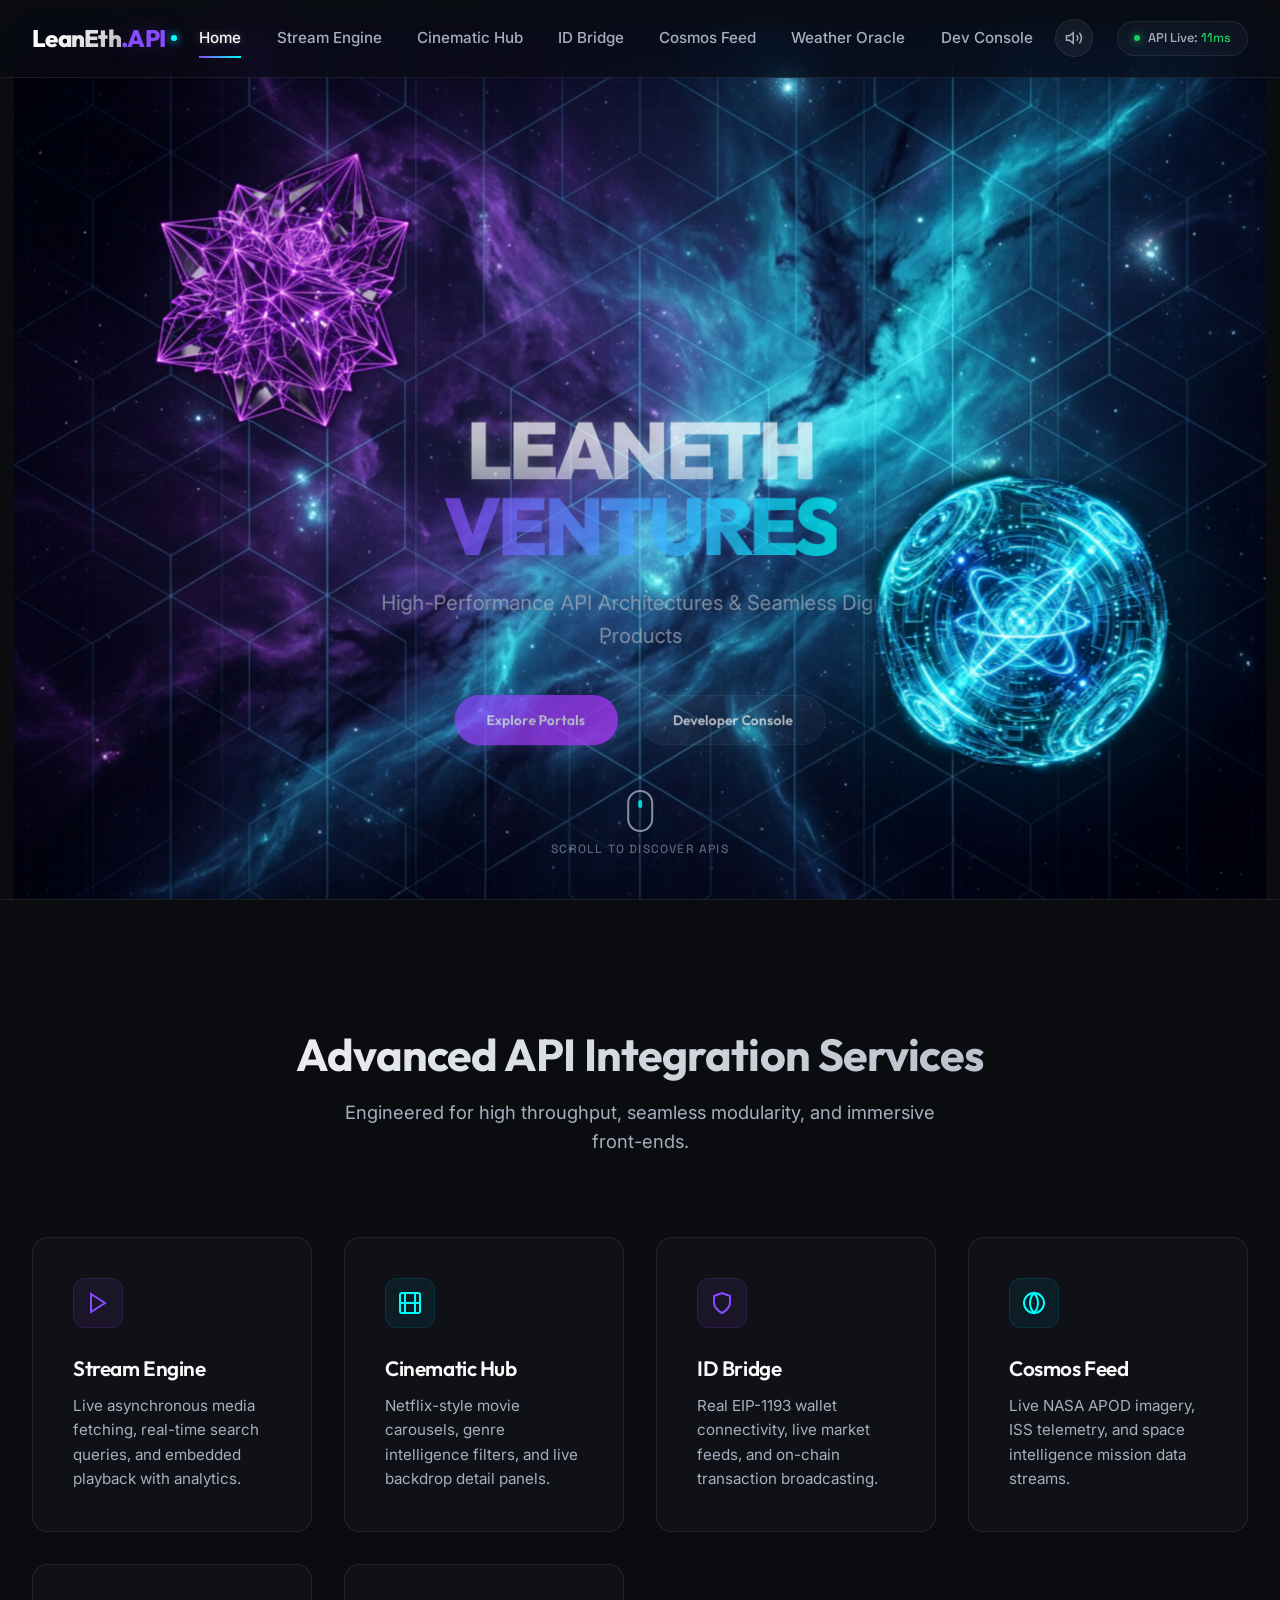
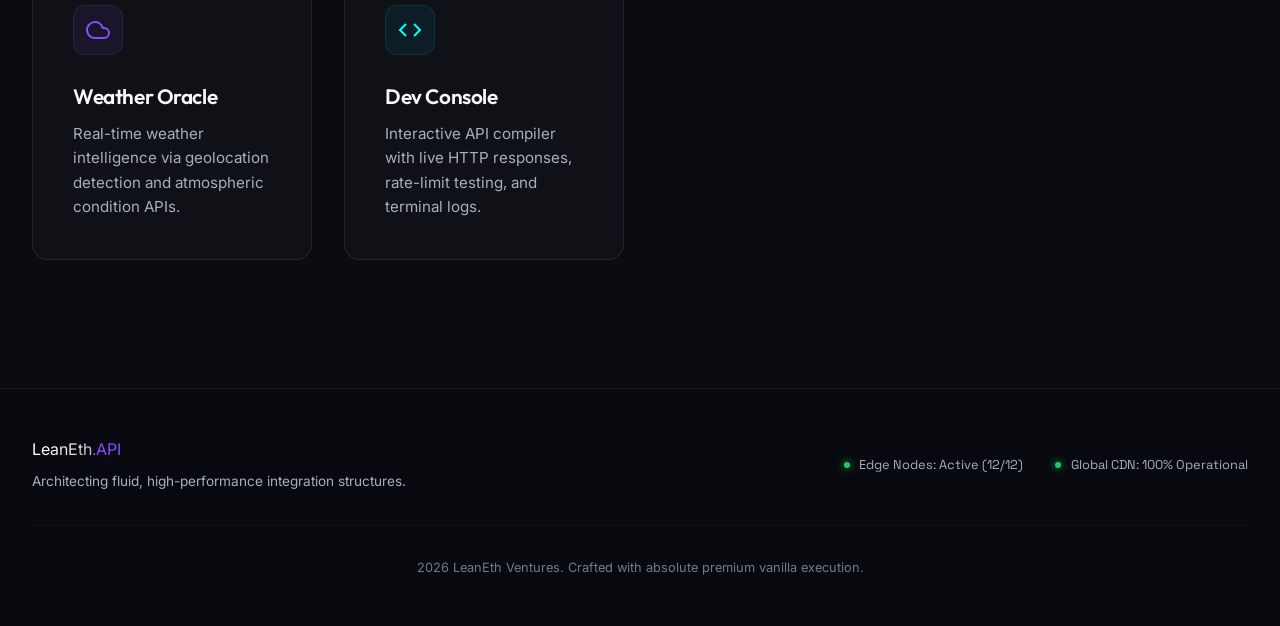
==== commit 18d8427b: "fix cinema: move hero dots below hero banner, centered with padding" ====
--- a/index.html
+++ b/index.html
@@ -141,8 +141,8 @@
                             <button class="btn btn-secondary btn-info-hero" id="cinema-hero-info">More Info</button>
                         </div>
                     </div>
-                    <div class="cinema-hero-dots" id="cinema-hero-dots"></div>
-                </div>
+                </div>
+                <div class="cinema-hero-dots" id="cinema-hero-dots"></div>
                 <div class="cinema-browser">
                     <div class="cinema-type-tabs">
                         <button class="cinema-type-tab active" data-type="movie">&#127910; Movies</button>
--- a/css/api-panels.css
+++ b/css/api-panels.css
@@ -379,19 +379,16 @@
 
 /* Hero Dots */
 .cinema-hero-dots {
-    position: absolute;
-    bottom: 5rem;
-    right: 2rem;
-    display: flex;
+    display: flex;
+    justify-content: center;
     gap: 0.4rem;
     z-index: 3;
-    max-width: 40%;
+    padding: 0.75rem 0 1.5rem;
     overflow-x: auto;
     overflow-y: hidden;
     scrollbar-width: none;
     -webkit-overflow-scrolling: touch;
     touch-action: pan-x;
-    padding: 0.3rem 0;
 }
 
 .cinema-hero-dots::-webkit-scrollbar {
@@ -914,8 +911,9 @@
 
 /* Player */
 .movie-player-wrap {
+    position: relative;
     width: 100%;
-    aspect-ratio: 16 / 9;
+    padding-top: 56.25%; /* 16:9 Aspect Ratio */
     background: #000;
     border-radius: var(--radius-sm);
     overflow: hidden;
@@ -924,6 +922,9 @@
 }
 
 .movie-player-wrap iframe {
+    position: absolute;
+    top: 0;
+    left: 0;
     width: 100%;
     height: 100%;
     border: 0;
@@ -954,9 +955,7 @@
         -webkit-line-clamp: 2;
     }
     .cinema-hero-dots {
-        bottom: 2rem;
-        right: 1.5rem;
-        max-width: 60%;
+        padding: 0.5rem 0 1rem;
     }
     .cinema-overlay-body {
         flex-direction: column;
@@ -1021,6 +1020,12 @@
    WEB3 CRYPTO BRIDGE
    ========================================== */
 
+.web3-grid {
+    display: grid;
+    grid-template-columns: repeat(12, 1fr);
+    gap: 2rem;
+}
+
 .web3-grid .wallet-status-card {
     grid-column: span 5;
 }
@@ -1321,6 +1326,12 @@
 /* ==========================================
    DEVELOPER API SANDBOX
    ========================================== */
+
+.sandbox-grid {
+    display: grid;
+    grid-template-columns: repeat(12, 1fr);
+    gap: 2rem;
+}
 
 .sandbox-grid .control-card {
     grid-column: span 5;
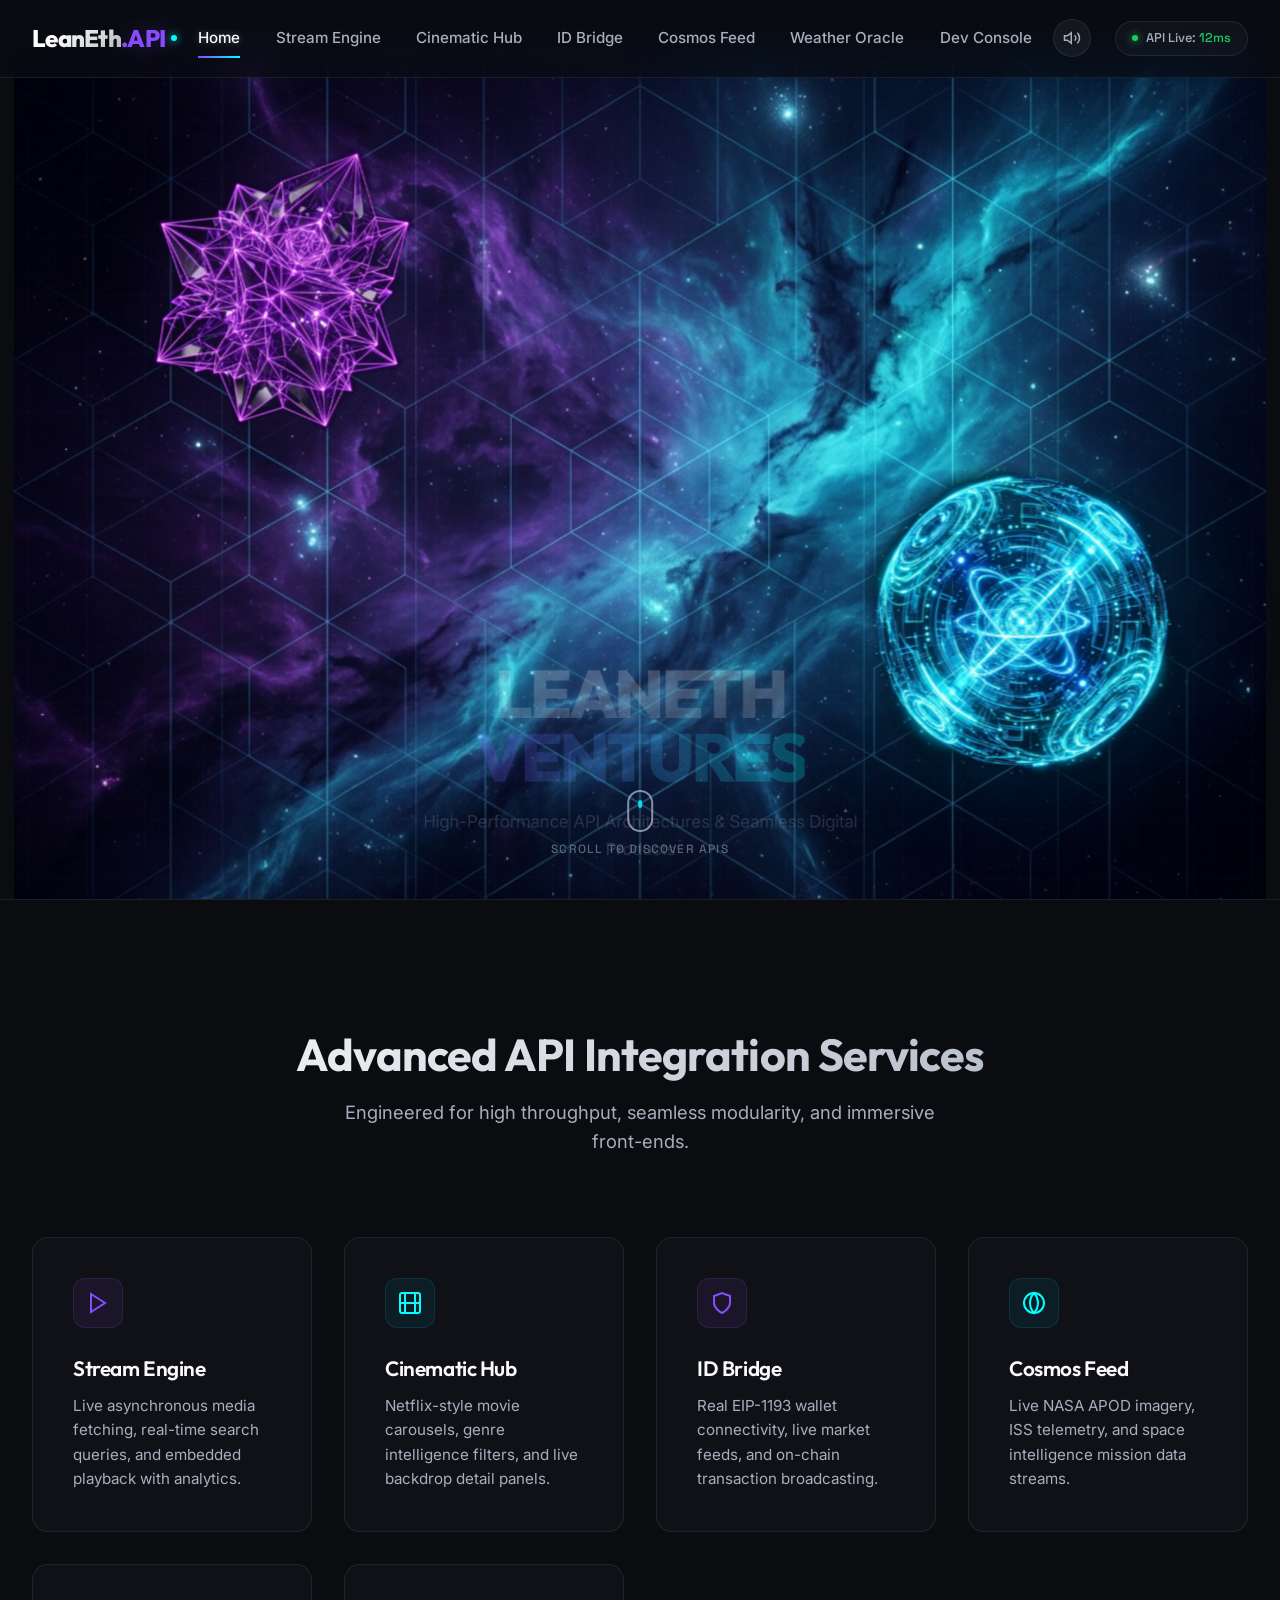
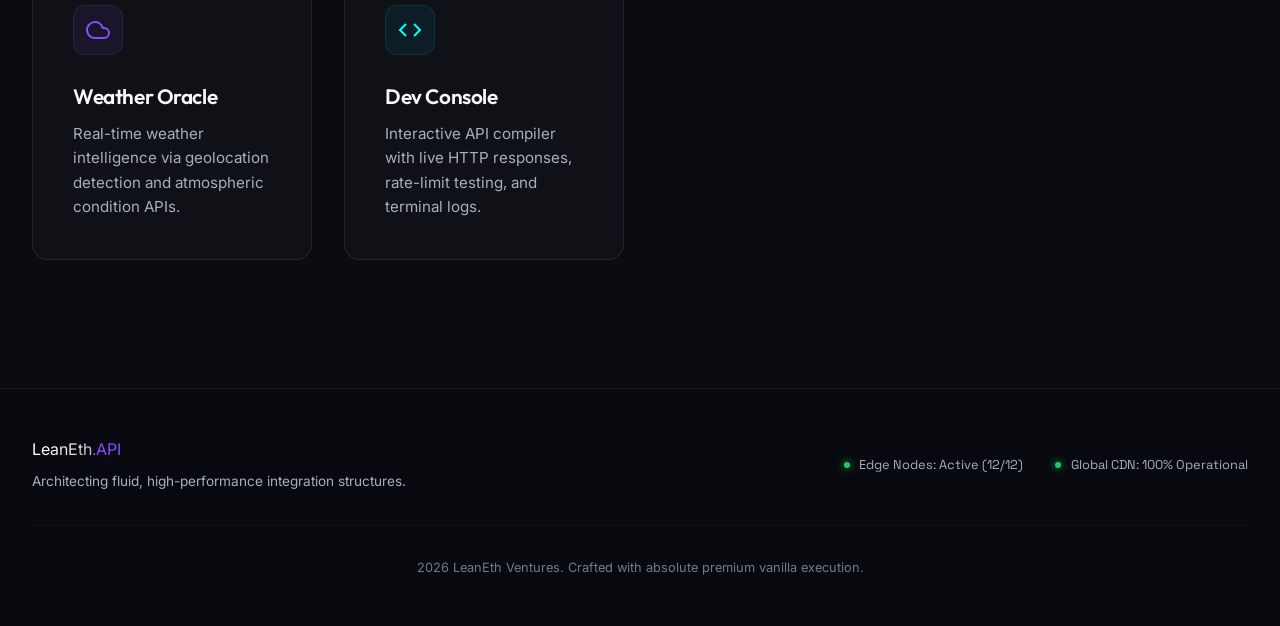
==== commit 54c5ce56: "feat id-bridge: add VeriFayda 2.0 identity fields - Fayda ID, API 1, Token with connect/disconnect t" ====
--- a/index.html
+++ b/index.html
@@ -233,7 +233,7 @@
         <!-- IDENTITY BRIDGE -->
         <section id="identity" class="view-panel">
             <div class="dashboard-wrapper">
-                <div class="dashboard-header"><div><span class="badge badge-purple">Web3 EIP-1193 JSON-RPC</span><h1>Decentralized Identity Bridge</h1><p>Real EVM wallet connections, live CoinGecko feeds, and on-chain transaction broadcasting.</p></div><button id="web3-connect-btn" class="btn btn-primary btn-glow">Connect Wallet</button></div>
+                <div class="dashboard-header"><div><span class="badge badge-purple">Web3 EIP-1193 + VeriFayda 2.0</span><h1>Decentralized Identity Bridge</h1><p>Real EVM wallet connections, VeriFayda 2.0 (eSignet) OIDC identity, and live CoinGecko market feeds.</p></div><button id="web3-connect-btn" class="btn btn-primary btn-glow">Connect Wallet</button></div>
                 <div class="web3-grid">
                     <div class="grid-card wallet-status-card">
                         <div class="card-header-accent font-space"><h3>WALLET IDENTITY</h3><span class="wallet-badge" id="wallet-connected-badge">DISCONNECTED</span></div>
@@ -243,9 +243,15 @@
                             <div class="wallet-stat-row"><span class="label">Balance</span><span class="val text-glow" id="wallet-balance-val">0.00 ETH</span></div>
                             <div class="wallet-stat-row"><span class="label">Network</span><span class="val text-cyan" id="wallet-network-val">Not Connected</span></div>
                             <div class="wallet-stat-row"><span class="label">Chain ID</span><span class="val font-mono" id="wallet-chain-val">-</span></div>
+                            <div class="wallet-stat-row"><span class="label">Fayda ID</span><span class="val font-mono" id="fayda-id-val">-</span></div>
+                            <div class="wallet-stat-row"><span class="label">Fayda API 1</span><span class="val text-muted" id="fayda-api1-val">VeriFayda 2.0 OIDC</span></div>
+                            <div class="wallet-stat-row"><span class="label">Fayda Token</span><span class="val text-muted" id="fayda-token-val">-</span></div>
                             <div class="wallet-actions hidden" id="wallet-actions-section">
                                 <button class="btn btn-secondary btn-full" id="web3-sign-btn">Sign Auth Message</button>
                                 <button class="btn btn-primary btn-full btn-glow" id="web3-send-btn">Send Test Tx</button>
+                            </div>
+                            <div class="fayda-actions" id="fayda-actions-section">
+                                <button class="btn btn-secondary btn-full" id="fayda-connect-btn">Connect Fayda ID</button>
                             </div>
                         </div>
                     </div>
--- a/css/api-panels.css
+++ b/css/api-panels.css
@@ -836,6 +836,16 @@
     font-weight: 500;
 }
 
+.extra-link {
+    color: var(--accent-purple);
+    text-decoration: none;
+    transition: opacity 0.2s;
+}
+.extra-link:hover {
+    opacity: 0.7;
+    text-decoration: underline;
+}
+
 .cinema-cast-section {
     margin-top: 2rem;
     min-height: 220px;
@@ -907,6 +917,16 @@
     white-space: nowrap;
     overflow: hidden;
     text-overflow: ellipsis;
+}
+
+.cast-dept {
+    font-size: 0.65rem;
+    color: var(--accent-purple);
+    opacity: 0.7;
+    white-space: nowrap;
+    overflow: hidden;
+    text-overflow: ellipsis;
+    margin-top: 0.15rem;
 }
 
 /* Player */
@@ -1082,6 +1102,26 @@
     animation: cardEntrance 0.5s ease both;
 }
 
+.fayda-actions {
+    margin-top: 1rem;
+    border-top: 1px solid rgba(255,255,255,0.06);
+    padding-top: 1rem;
+}
+
+.fayda-actions .btn {
+    font-size: 0.8rem;
+}
+
+.btn-danger {
+    background: rgba(239, 68, 68, 0.15);
+    color: #ef4444;
+    border: 1px solid rgba(239, 68, 68, 0.3);
+}
+
+.btn-danger:hover {
+    background: rgba(239, 68, 68, 0.25);
+}
+
 /* Price tickers */
 .market-prices {
     display: flex;
@@ -1811,6 +1851,7 @@
     .cast-img { width: 64px; height: 64px; }
     .cast-name { font-size: 0.7rem; }
     .cast-role { font-size: 0.6rem; }
+    .cast-dept { font-size: 0.55rem; }
 }
 
 @media (max-width: 480px) {
@@ -1829,6 +1870,7 @@
     .cast-img { width: 54px; height: 54px; }
     .cast-name { font-size: 0.65rem; }
     .cast-role { font-size: 0.55rem; }
+    .cast-dept { font-size: 0.5rem; }
     .trailer-item { width: 160px; }
     .poster-item { width: 90px; }
     .cinema-search { flex-direction: column; gap: 0.4rem; }
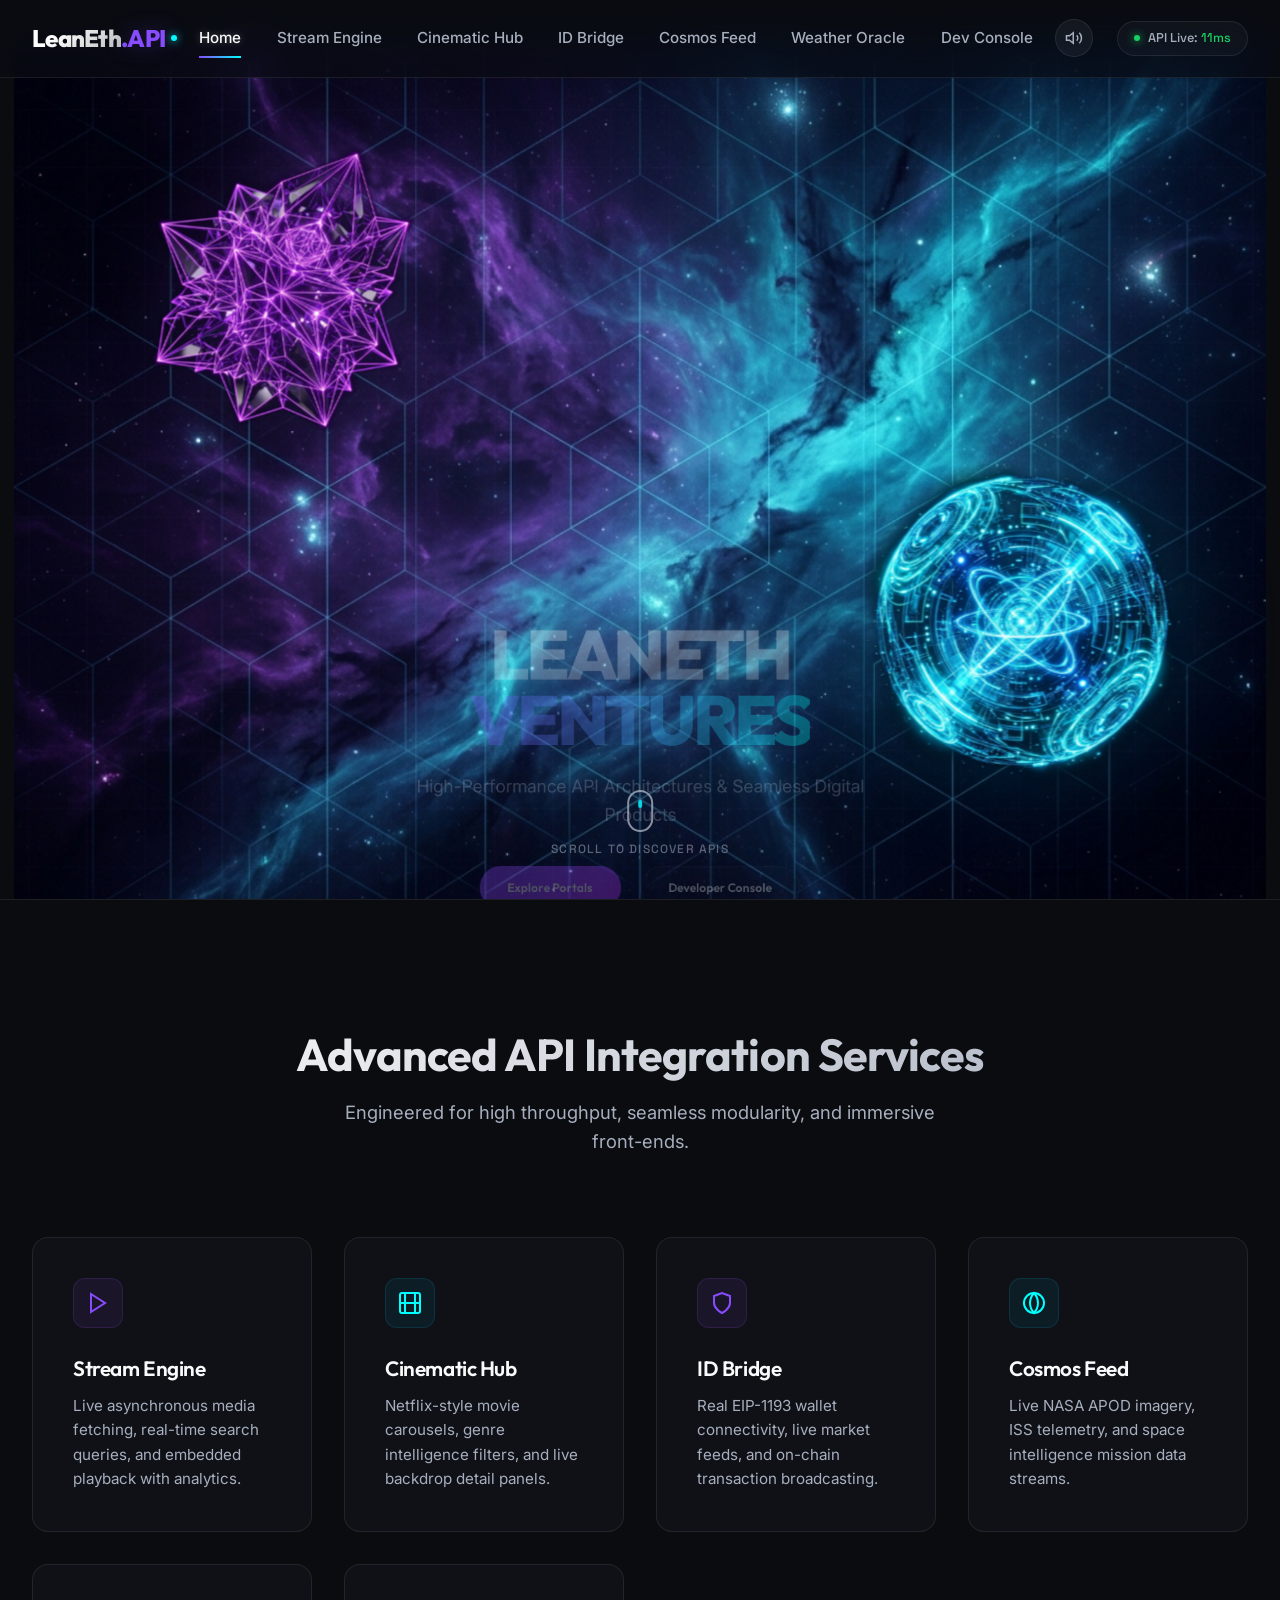
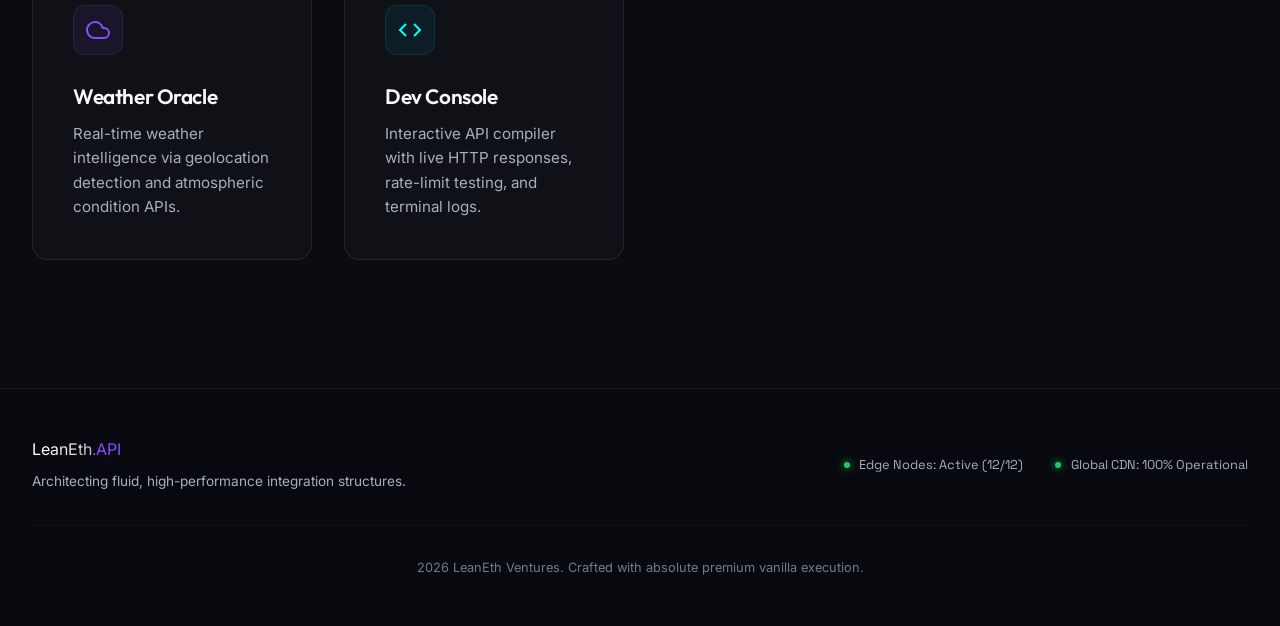
==== commit a080885a: "fix weather: remove vendor name references from UI labels" ====
--- a/index.html
+++ b/index.html
@@ -351,7 +351,7 @@
         <!-- WEATHER ORACLE -->
         <section id="weather" class="view-panel">
             <div class="dashboard-wrapper">
-                <div class="dashboard-header"><div><span class="badge badge-cyan">OpenWeatherMap Geolocation API</span><h1>Weather Oracle</h1><p>Real-time atmospheric intelligence via auto-detected geolocation and meteorological data streams.</p></div><div class="dashboard-actions"><input type="text" id="weather-city-input" placeholder="Search city..." class="search-input" style="max-width:220px"><button id="weather-search-btn" class="btn btn-primary">Search</button><button id="weather-geo-btn" class="btn btn-secondary">My Location</button></div></div>
+                <div class="dashboard-header"><div><span class="badge badge-cyan">Geolocation &amp; Meteorological API</span><h1>Weather Oracle</h1><p>Real-time atmospheric intelligence via auto-detected geolocation and meteorological data streams.</p></div><div class="dashboard-actions"><input type="text" id="weather-city-input" placeholder="Search city..." class="search-input" style="max-width:220px"><button id="weather-search-btn" class="btn btn-primary">Search</button><button id="weather-geo-btn" class="btn btn-secondary">My Location</button></div></div>
                 <div class="weather-grid">
                     <div class="grid-card weather-main-card">
                         <div class="weather-hero" id="weather-hero">
@@ -372,11 +372,11 @@
                         </div>
                     </div>
                     <div class="grid-card forecast-card">
-                        <div class="card-header-accent font-space"><h3>5-DAY FORECAST</h3><span class="api-ping-indicator">OpenWeatherMap</span></div>
+                        <div class="card-header-accent font-space"><h3>5-DAY FORECAST</h3><span class="api-ping-indicator">Active</span></div>
                         <div class="forecast-list" id="forecast-list"><div class="tx-log-item text-muted">Enable location or search a city...</div></div>
                     </div>
                     <div class="grid-card geo-card">
-                        <div class="card-header-accent font-space"><h3>IP GEOLOCATION - ipapi.co</h3><span class="api-ping-indicator">Live</span></div>
+                        <div class="card-header-accent font-space"><h3>IP GEOLOCATION</h3><span class="api-ping-indicator">Live</span></div>
                         <div class="geo-body" id="geo-body">
                             <div class="wallet-stat-row"><span class="label">IP Address</span><span class="val font-mono text-cyan" id="geo-ip">Detecting...</span></div>
                             <div class="wallet-stat-row"><span class="label">Country</span><span class="val" id="geo-country">-</span></div>
--- a/css/api-panels.css
+++ b/css/api-panels.css
@@ -1122,6 +1122,365 @@
     background: rgba(239, 68, 68, 0.25);
 }
 
+/* ==========================================
+   COSMOS INTELLIGENCE FEED
+   ========================================== */
+
+.cosmos-grid {
+    display: grid;
+    grid-template-columns: 1.6fr 1fr;
+    gap: 1.5rem;
+}
+
+.cosmos-grid .apod-main-card {
+    grid-column: 1 / 2;
+    grid-row: 1 / 3;
+}
+
+.cosmos-grid .iss-card {
+    grid-column: 2 / 3;
+    grid-row: 1 / 2;
+}
+
+.cosmos-grid .space-news-card {
+    grid-column: 2 / 3;
+    grid-row: 2 / 3;
+}
+
+.apod-image-container {
+    position: relative;
+    width: 100%;
+    border-radius: var(--radius-sm);
+    overflow: hidden;
+    background: rgba(0,0,0,0.3);
+    min-height: 350px;
+}
+
+.apod-image-container .apod-img,
+.apod-image-container .apod-video {
+    width: 100%;
+    height: auto;
+    display: block;
+    border-radius: var(--radius-sm);
+}
+
+.apod-loading {
+    display: flex;
+    flex-direction: column;
+    align-items: center;
+    justify-content: center;
+    min-height: 300px;
+    gap: 1rem;
+    color: var(--text-muted);
+}
+
+.cosmos-spinner {
+    width: 40px;
+    height: 40px;
+    border: 3px solid rgba(255,255,255,0.05);
+    border-top-color: var(--accent-cyan);
+    border-radius: 50%;
+    animation: spin 1s linear infinite;
+}
+
+@keyframes spin {
+    to { transform: rotate(360deg); }
+}
+
+.apod-meta {
+    padding: 1.5rem 0;
+}
+
+.apod-meta-header {
+    display: flex;
+    gap: 0.6rem;
+    margin-bottom: 1rem;
+}
+
+.apod-meta h2 {
+    font-size: 1.3rem;
+    font-weight: 700;
+    margin-bottom: 0.8rem;
+}
+
+.apod-explanation {
+    font-size: 0.9rem;
+    line-height: 1.7;
+    color: var(--text-muted);
+    margin-bottom: 0.5rem;
+}
+
+.apod-copyright {
+    font-size: 0.8rem;
+}
+
+.iss-body {
+    display: flex;
+    flex-direction: column;
+    gap: 1rem;
+}
+
+.iss-visual {
+    display: flex;
+    align-items: center;
+    justify-content: center;
+    gap: 1.5rem;
+    padding: 1rem 0;
+}
+
+.earth-icon {
+    font-size: 3rem;
+}
+
+.iss-orbit-ring {
+    position: relative;
+    width: 100px;
+    height: 100px;
+    border: 2px solid rgba(103,232,249,0.2);
+    border-radius: 50%;
+    display: flex;
+    align-items: center;
+    justify-content: center;
+}
+
+.iss-dot {
+    position: absolute;
+    font-size: 1.2rem;
+    transition: transform 0.3s ease;
+    will-change: transform;
+}
+
+.iss-stats {
+    display: flex;
+    flex-direction: column;
+    gap: 0.3rem;
+}
+
+.iss-stats .wallet-stat-row {
+    padding: 0.4rem 0;
+}
+
+.space-news-list {
+    display: flex;
+    flex-direction: column;
+    gap: 0.5rem;
+    max-height: 300px;
+    overflow-y: auto;
+}
+
+.space-news-item {
+    display: block;
+    padding: 0.7rem;
+    border-radius: var(--radius-sm);
+    background: rgba(255,255,255,0.02);
+    border: 1px solid rgba(255,255,255,0.04);
+    text-decoration: none;
+    transition: background 0.2s;
+    cursor: pointer;
+}
+
+.space-news-item:hover {
+    background: rgba(255,255,255,0.05);
+}
+
+.news-source {
+    font-size: 0.7rem;
+    color: var(--accent-cyan);
+    margin-bottom: 0.2rem;
+    text-transform: uppercase;
+    letter-spacing: 0.06em;
+}
+
+.news-headline {
+    font-size: 0.8rem;
+    font-weight: 500;
+    line-height: 1.4;
+}
+
+@media (max-width: 768px) {
+    .cosmos-grid {
+        grid-template-columns: 1fr;
+    }
+    .cosmos-grid .apod-main-card { grid-column: 1; grid-row: auto; }
+    .cosmos-grid .iss-card { grid-column: 1; grid-row: auto; }
+    .cosmos-grid .space-news-card { grid-column: 1; grid-row: auto; }
+}
+
+/* ==========================================
+   WEATHER ORACLE
+   ========================================== */
+
+.weather-grid {
+    display: grid;
+    grid-template-columns: 1.6fr 1fr;
+    gap: 1.5rem;
+}
+
+.weather-grid .weather-main-card {
+    grid-column: 1 / 2;
+    grid-row: 1 / 3;
+}
+
+.weather-grid .forecast-card {
+    grid-column: 2 / 3;
+    grid-row: 1 / 2;
+}
+
+.weather-grid .geo-card {
+    grid-column: 2 / 3;
+    grid-row: 2 / 3;
+}
+
+.weather-hero {
+    min-height: 280px;
+    display: flex;
+    align-items: center;
+    justify-content: center;
+}
+
+.weather-loading {
+    display: flex;
+    flex-direction: column;
+    align-items: center;
+    justify-content: center;
+    gap: 1rem;
+    color: var(--text-muted);
+    min-height: 200px;
+}
+
+.weather-display {
+    text-align: center;
+    padding: 1rem 0;
+}
+
+.weather-icon-huge {
+    font-size: 4rem;
+    margin-bottom: 0.5rem;
+    filter: drop-shadow(0 0 15px rgba(103,232,249,0.3));
+}
+
+.weather-temp-block {
+    margin-bottom: 0.5rem;
+}
+
+.weather-temp {
+    font-size: 3rem;
+    font-weight: 800;
+    line-height: 1;
+    display: block;
+}
+
+.weather-feels {
+    font-size: 0.9rem;
+    color: var(--text-muted);
+    margin-top: 0.3rem;
+}
+
+.weather-location-block h2 {
+    font-size: 1.4rem;
+    font-weight: 700;
+    margin-bottom: 0.2rem;
+}
+
+.weather-location-block p {
+    font-size: 0.9rem;
+}
+
+.weather-stats-row {
+    display: grid;
+    grid-template-columns: repeat(3, 1fr);
+    gap: 1rem;
+    padding: 1.5rem 0 0;
+    border-top: 1px solid rgba(255,255,255,0.06);
+    margin-top: 1rem;
+}
+
+.w-stat {
+    text-align: center;
+    padding: 0.6rem;
+    background: rgba(255,255,255,0.02);
+    border-radius: var(--radius-sm);
+    border: 1px solid rgba(255,255,255,0.04);
+}
+
+.w-label {
+    display: block;
+    font-size: 0.65rem;
+    text-transform: uppercase;
+    letter-spacing: 0.08em;
+    color: var(--text-muted);
+    margin-bottom: 0.3rem;
+}
+
+.w-val {
+    font-size: 0.95rem;
+    font-weight: 600;
+}
+
+.forecast-list {
+    display: flex;
+    flex-direction: column;
+    gap: 0.4rem;
+}
+
+.forecast-day {
+    display: flex;
+    align-items: center;
+    justify-content: space-between;
+    padding: 0.6rem 0.8rem;
+    border-radius: var(--radius-sm);
+    background: rgba(255,255,255,0.02);
+    border: 1px solid rgba(255,255,255,0.04);
+}
+
+.forecast-day-name {
+    font-size: 0.85rem;
+    font-weight: 600;
+    min-width: 40px;
+}
+
+.forecast-day-icon {
+    font-size: 1.3rem;
+}
+
+.forecast-day-temps {
+    font-size: 0.85rem;
+    font-weight: 500;
+}
+
+.forecast-high {
+    color: var(--text-primary);
+}
+
+.forecast-low {
+    color: var(--text-muted);
+    margin-left: 0.4rem;
+}
+
+.geo-body {
+    display: flex;
+    flex-direction: column;
+    gap: 0.2rem;
+}
+
+.geo-body .wallet-stat-row {
+    padding: 0.35rem 0;
+}
+
+@media (max-width: 768px) {
+    .weather-grid {
+        grid-template-columns: 1fr;
+    }
+    .weather-grid .weather-main-card { grid-column: 1; grid-row: auto; }
+    .weather-grid .forecast-card { grid-column: 1; grid-row: auto; }
+    .weather-grid .geo-card { grid-column: 1; grid-row: auto; }
+    .weather-stats-row {
+        grid-template-columns: repeat(2, 1fr);
+    }
+    .weather-temp { font-size: 2.2rem; }
+    .weather-icon-huge { font-size: 3rem; }
+}
+
 /* Price tickers */
 .market-prices {
     display: flex;
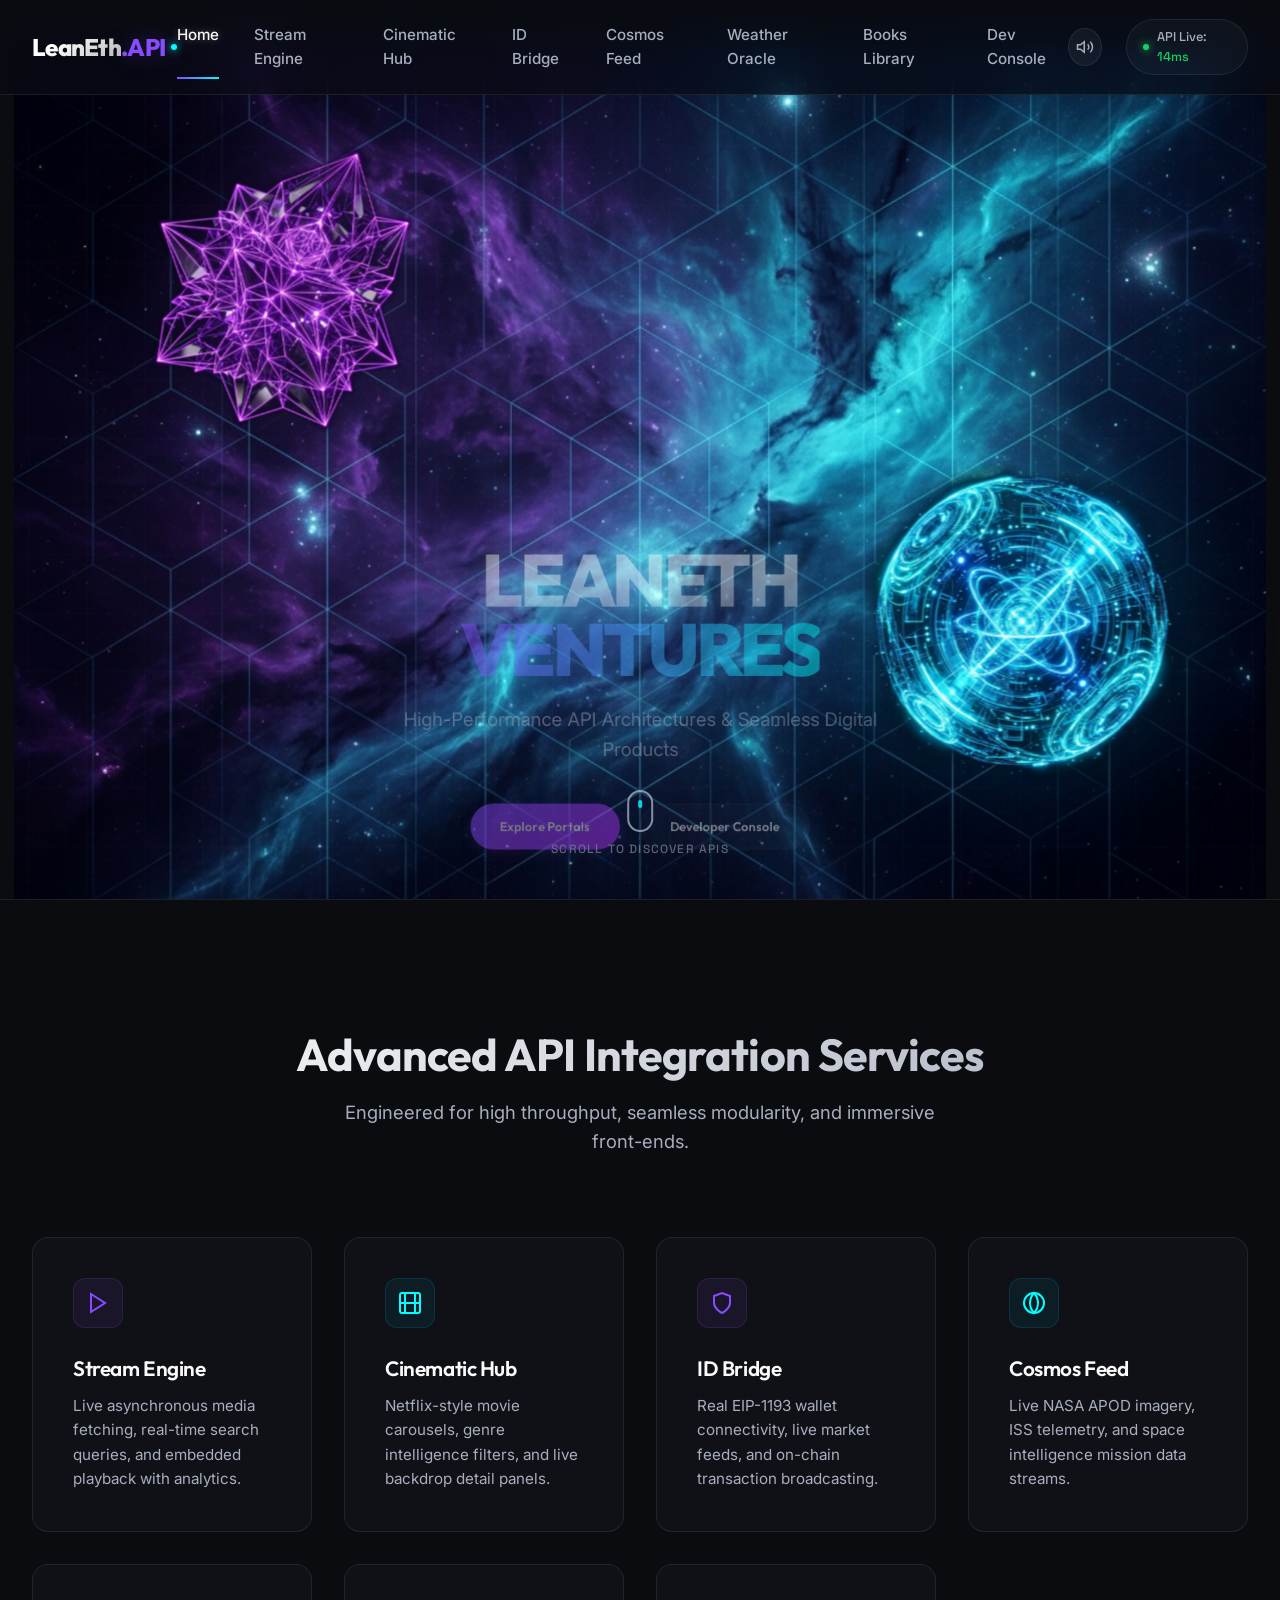
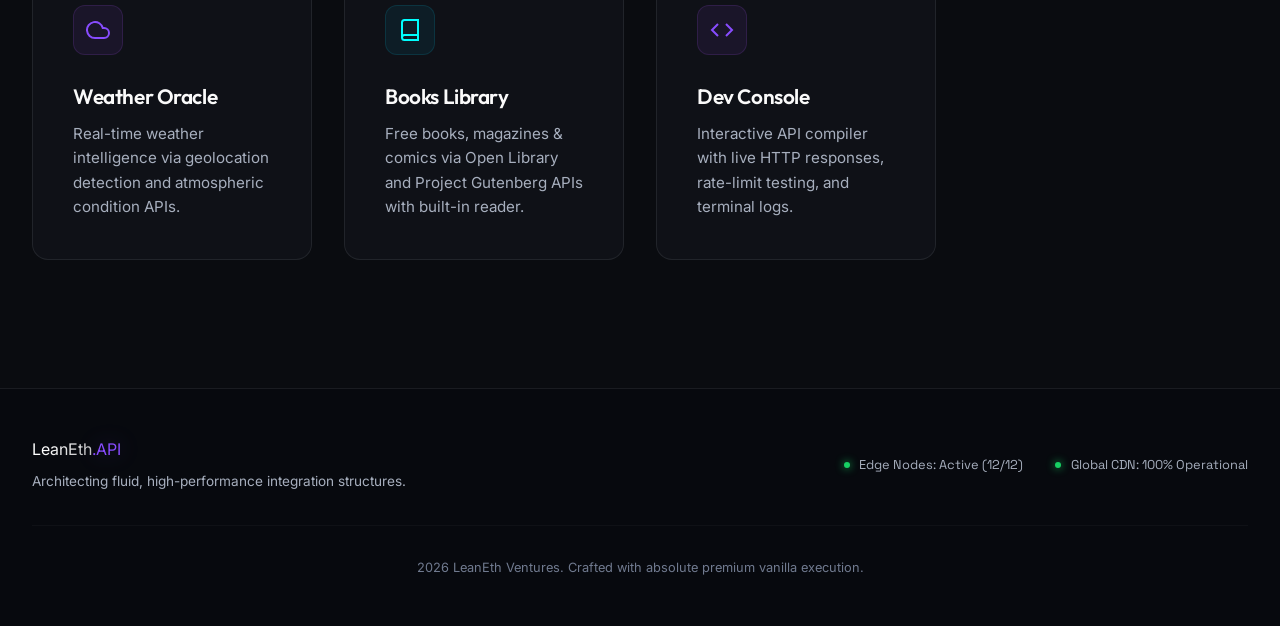
==== commit 07643d66: "feat books: add Netflix-style Books Library with Open Library & Gutendex APIs" ====
--- a/index.html
+++ b/index.html
@@ -13,6 +13,7 @@
     <link rel="stylesheet" href="css/router.css">
     <link rel="stylesheet" href="css/dashboards.css">
     <link rel="stylesheet" href="css/api-panels.css">
+    <link rel="stylesheet" href="css/books.css">
 </head>
 <body>
     <audio id="sound-click" src="https://assets.mixkit.co/active_storage/sfx/2568/2568-84.wav" preload="auto"></audio>
@@ -34,6 +35,7 @@
                 <a href="#identity" class="nav-link" data-link="identity">ID Bridge</a>
                 <a href="#cosmos" class="nav-link" data-link="cosmos">Cosmos Feed</a>
                 <a href="#weather" class="nav-link" data-link="weather">Weather Oracle</a>
+                <a href="#books" class="nav-link" data-link="books">Books Library</a>
                 <a href="#sandbox" class="nav-link" data-link="sandbox">Dev Console</a>
             </nav>
             <button class="hamburger" id="hamburger-btn" aria-label="Menu">
@@ -46,6 +48,7 @@
                 <a href="#identity" class="nav-link" data-link="identity">ID Bridge</a>
                 <a href="#cosmos" class="nav-link" data-link="cosmos">Cosmos Feed</a>
                 <a href="#weather" class="nav-link" data-link="weather">Weather Oracle</a>
+                <a href="#books" class="nav-link" data-link="books">Books Library</a>
                 <a href="#sandbox" class="nav-link" data-link="sandbox">Dev Console</a>
             </div>
             <div class="nav-controls">
@@ -89,6 +92,7 @@
                     <div class="feature-card" onclick="navigateTo('identity')"><div class="feature-icon"><svg viewBox="0 0 24 24" width="24" height="24" fill="none" stroke="currentColor" stroke-width="2"><path d="M12 22s8-4 8-10V5l-8-3-8 3v7c0 6 8 10 8 10z"></path></svg></div><h3>ID Bridge</h3><p>Real EIP-1193 wallet connectivity, live market feeds, and on-chain transaction broadcasting.</p></div>
                     <div class="feature-card" onclick="navigateTo('cosmos')"><div class="feature-icon"><svg viewBox="0 0 24 24" width="24" height="24" fill="none" stroke="currentColor" stroke-width="2"><circle cx="12" cy="12" r="10"></circle><path d="M12 2a15.3 15.3 0 0 1 4 10 15.3 15.3 0 0 1-4 10 15.3 15.3 0 0 1-4-10 15.3 15.3 0 0 1 4-10z"></path></svg></div><h3>Cosmos Feed</h3><p>Live NASA APOD imagery, ISS telemetry, and space intelligence mission data streams.</p></div>
                     <div class="feature-card" onclick="navigateTo('weather')"><div class="feature-icon"><svg viewBox="0 0 24 24" width="24" height="24" fill="none" stroke="currentColor" stroke-width="2"><path d="M18 10h-1.26A8 8 0 1 0 9 20h9a5 5 0 0 0 0-10z"></path></svg></div><h3>Weather Oracle</h3><p>Real-time weather intelligence via geolocation detection and atmospheric condition APIs.</p></div>
+                    <div class="feature-card" onclick="navigateTo('books')"><div class="feature-icon"><svg viewBox="0 0 24 24" width="24" height="24" fill="none" stroke="currentColor" stroke-width="2"><path d="M4 19.5A2.5 2.5 0 0 1 6.5 17H20"></path><path d="M6.5 2H20v20H6.5A2.5 2.5 0 0 1 4 19.5v-15A2.5 2.5 0 0 1 6.5 2z"></path></svg></div><h3>Books Library</h3><p>Free books, magazines & comics via Open Library and Project Gutenberg APIs with built-in reader.</p></div>
                     <div class="feature-card" onclick="navigateTo('sandbox')"><div class="feature-icon"><svg viewBox="0 0 24 24" width="24" height="24" fill="none" stroke="currentColor" stroke-width="2"><polyline points="16 18 22 12 16 6"></polyline><polyline points="8 6 2 12 8 18"></polyline></svg></div><h3>Dev Console</h3><p>Interactive API compiler with live HTTP responses, rate-limit testing, and terminal logs.</p></div>
                 </div>
             </div>
@@ -391,6 +395,87 @@
             </div>
         </section>
 
+        <!-- BOOKS LIBRARY -->
+        <section id="books" class="view-panel">
+            <div class="dashboard-wrapper" style="max-width:1400px;margin:0 auto;padding:3rem 2rem 6rem;">
+                <div class="dashboard-header">
+                    <div>
+                        <span class="badge badge-purple">Open Library + Project Gutenberg</span>
+                        <h1>Books Library</h1>
+                        <p>Discover free books, magazines, and comics. Read instantly in your browser.</p>
+                    </div>
+                    <div class="dashboard-actions">
+                        <input type="text" id="books-search-input" placeholder="Search books, authors..." class="search-input">
+                        <button id="books-search-btn" class="btn btn-primary">Search</button>
+                    </div>
+                </div>
+                <div class="books-wrapper">
+                    <div class="books-hero" id="books-hero">
+                        <div class="books-hero-backdrop" id="books-hero-backdrop"></div>
+                        <div class="books-hero-gradient"></div>
+                        <div class="books-hero-content">
+                            <span class="books-hero-badge" id="books-hero-badge">Featured Book</span>
+                            <h1 class="books-hero-title" id="books-hero-title">Loading...</h1>
+                            <div class="books-hero-author" id="books-hero-author"></div>
+                            <div class="books-hero-meta">
+                                <span class="books-hero-rating" id="books-hero-rating"></span>
+                            </div>
+                            <p class="books-hero-desc" id="books-hero-desc">Discover classic and popular books</p>
+                            <div class="books-hero-actions">
+                                <button class="btn btn-primary btn-glow" id="books-hero-read">&#128214; Read Now</button>
+                            </div>
+                        </div>
+                    </div>
+                    <div class="books-hero-dots" id="books-hero-dots"></div>
+                    <div class="books-cat-tabs">
+                        <button class="books-cat-tab active" data-cat="trending">Trending</button>
+                        <button class="books-cat-tab" data-cat="fiction">Fiction</button>
+                        <button class="books-cat-tab" data-cat="non-fiction">Non-Fiction</button>
+                        <button class="books-cat-tab" data-cat="science">Science</button>
+                        <button class="books-cat-tab" data-cat="comics">Comics</button>
+                        <button class="books-cat-tab" data-cat="history">History</button>
+                        <button class="books-cat-tab" data-cat="philosophy">Philosophy</button>
+                        <button class="books-cat-tab" data-cat="classics">Classics</button>
+                    </div>
+                    <div class="books-carousel-container">
+                        <div class="books-carousel" id="books-cards-container"></div>
+                        <button class="books-carousel-nav books-nav-left" data-target="books-cards-container" data-dir="left"><svg viewBox="0 0 24 24" width="24" height="24" fill="none" stroke="currentColor" stroke-width="2"><polyline points="15 18 9 12 15 6"></polyline></svg></button>
+                        <button class="books-carousel-nav books-nav-right" data-target="books-cards-container" data-dir="right"><svg viewBox="0 0 24 24" width="24" height="24" fill="none" stroke="currentColor" stroke-width="2"><polyline points="9 18 15 12 9 6"></polyline></svg></button>
+                    </div>
+                </div>
+            </div>
+        </section>
+
+        <div class="books-overlay hidden" id="books-overlay">
+            <div class="books-overlay-back-wrap">
+                <button class="books-overlay-back" id="books-overlay-back">&#8592; Back</button>
+                <button class="books-overlay-close" id="books-overlay-close">&times;</button>
+            </div>
+            <div class="books-overlay-scroll">
+                <div class="books-overlay-backdrop" id="books-overlay-backdrop">
+                    <div class="books-overlay-gradient"></div>
+                </div>
+                <div class="books-overlay-body">
+                    <div class="books-overlay-poster-col">
+                        <img src="" id="books-overlay-poster" alt="Cover">
+                    </div>
+                    <div class="books-overlay-details">
+                        <h2 id="books-overlay-title">Title</h2>
+                        <div class="books-overlay-author" id="books-overlay-author"></div>
+                        <div class="books-overlay-meta">
+                            <span id="books-overlay-year">—</span>
+                            <span class="books-overlay-rating" id="books-overlay-rating"></span>
+                            <span id="books-overlay-genre">—</span>
+                        </div>
+                        <p class="books-overview" id="books-overlay-overview"></p>
+                        <button class="btn btn-primary btn-glow btn-read-overlay" id="books-overlay-read">&#128214; Read Free</button>
+                        <div class="books-reader-wrap hidden" id="books-overlay-reader"><iframe id="books-overlay-iframe" width="100%" height="100%" frameborder="0" allowfullscreen></iframe></div>
+                        <div class="books-extra" id="books-overlay-extra"></div>
+                    </div>
+                </div>
+            </div>
+        </div>
+
         <!-- DEVELOPER SANDBOX -->
         <section id="sandbox" class="view-panel">
             <div class="dashboard-wrapper">
@@ -433,6 +518,7 @@
     <script src="js/cosmos-api.js" type="module"></script>
     <script src="js/weather-api.js" type="module"></script>
     <script src="js/sandbox.js" type="module"></script>
+    <script src="js/books-api.js" type="module"></script>
     <script src="js/main.js" type="module"></script>
     <script>function navigateTo(s){var l=document.querySelector('[data-link="'+s+'"]');if(l)l.click();}</script>
 </body>
--- a/css/books.css
+++ b/css/books.css
@@ -0,0 +1,629 @@
+/* BOOKS LIBRARY — Netflix-style book streaming interface */
+
+.books-wrapper {
+    max-width: 1400px;
+    margin: 0 auto;
+    padding: 0 2rem;
+}
+
+.books-hero {
+    position: relative;
+    height: 480px;
+    border-radius: var(--radius-md);
+    overflow: hidden;
+    margin-bottom: 2.5rem;
+    cursor: grab;
+}
+
+.books-hero:active {
+    cursor: grabbing;
+}
+
+.books-hero-backdrop {
+    position: absolute;
+    inset: 0;
+    background-size: cover;
+    background-position: center top;
+    transition: background-image 0.6s ease;
+}
+
+.books-hero-gradient {
+    position: absolute;
+    inset: 0;
+    background: linear-gradient(90deg, rgba(8,10,15,0.92) 0%, rgba(8,10,15,0.6) 50%, rgba(8,10,15,0.3) 100%),
+                linear-gradient(0deg, rgba(8,10,15,1) 0%, transparent 50%);
+}
+
+.books-hero-content {
+    position: absolute;
+    bottom: 3rem;
+    left: 3rem;
+    max-width: 600px;
+    z-index: 2;
+}
+
+.books-hero-badge {
+    display: inline-block;
+    font-size: 0.7rem;
+    font-weight: 700;
+    letter-spacing: 0.08em;
+    text-transform: uppercase;
+    padding: 0.25rem 0.8rem;
+    border-radius: 4px;
+    background: rgba(255,255,255,0.08);
+    border: 1px solid rgba(255,255,255,0.1);
+    color: var(--text-muted);
+    margin-bottom: 1rem;
+}
+
+.books-hero-title {
+    font-size: 3rem;
+    font-weight: 800;
+    letter-spacing: -0.03em;
+    line-height: 1.1;
+    margin-bottom: 0.6rem;
+}
+
+.books-hero-author {
+    font-size: 1rem;
+    color: var(--accent-cyan);
+    margin-bottom: 0.6rem;
+    font-weight: 500;
+}
+
+.books-hero-meta {
+    display: flex;
+    gap: 1rem;
+    font-size: 0.9rem;
+    color: var(--text-secondary);
+    margin-bottom: 1rem;
+}
+
+.books-hero-rating {
+    color: #ffc107;
+}
+
+.books-hero-desc {
+    color: var(--text-secondary);
+    font-size: 1rem;
+    line-height: 1.5;
+    margin-bottom: 1.5rem;
+    display: -webkit-box;
+    -webkit-line-clamp: 3;
+    -webkit-box-orient: vertical;
+    overflow: hidden;
+}
+
+.books-hero-actions {
+    display: flex;
+    gap: 1rem;
+}
+
+.books-hero-dots {
+    display: flex;
+    justify-content: center;
+    gap: 0.4rem;
+    z-index: 3;
+    padding: 0.75rem 0 1.5rem;
+    overflow-x: auto;
+    overflow-y: hidden;
+    scrollbar-width: none;
+    -webkit-overflow-scrolling: touch;
+    touch-action: pan-x;
+}
+
+.books-hero-dots::-webkit-scrollbar {
+    display: none;
+}
+
+.books-hero-dot {
+    flex-shrink: 0;
+    width: 32px;
+    height: 4px;
+    border-radius: 2px;
+    background: rgba(255,255,255,0.25);
+    cursor: pointer;
+    transition: background 0.3s ease, width 0.3s ease;
+}
+
+.books-hero-dot.active {
+    width: 48px;
+    background: #fff;
+    box-shadow: 0 0 8px rgba(255,255,255,0.5);
+}
+
+/* Category type tabs */
+.books-type-tabs {
+    display: flex;
+    gap: 0.25rem;
+    margin-bottom: 1rem;
+    background: rgba(255,255,255,0.03);
+    border-radius: 8px;
+    padding: 0.25rem;
+    width: fit-content;
+}
+
+.books-type-tab {
+    background: transparent;
+    border: none;
+    padding: 0.4rem 1.2rem;
+    color: var(--text-secondary);
+    cursor: pointer;
+    font-size: 0.85rem;
+    font-weight: 600;
+    border-radius: 6px;
+    transition: var(--transition-fast);
+    font-family: var(--font-heading);
+    white-space: nowrap;
+}
+
+.books-type-tab:hover {
+    color: var(--text-primary);
+}
+
+.books-type-tab.active {
+    background: rgba(255,255,255,0.1);
+    color: #fff;
+}
+
+/* Category tabs */
+.books-cat-tabs {
+    display: flex;
+    gap: 0.5rem;
+    overflow-x: auto;
+    margin-bottom: 1.5rem;
+    scrollbar-width: none;
+}
+
+.books-cat-tabs::-webkit-scrollbar {
+    display: none;
+}
+
+.books-cat-tab {
+    background: transparent;
+    border: none;
+    padding: 0.7rem 1.2rem;
+    color: var(--text-secondary);
+    cursor: pointer;
+    font-size: 0.9rem;
+    font-weight: 600;
+    white-space: nowrap;
+    flex-shrink: 0;
+    position: relative;
+    transition: var(--transition-fast);
+    font-family: var(--font-heading);
+    letter-spacing: 0.02em;
+    display: flex;
+    align-items: center;
+    gap: 0.6rem;
+}
+
+.books-cat-tab::after {
+    content: '';
+    position: absolute;
+    bottom: -2px;
+    left: 50%;
+    transform: translateX(-50%);
+    width: 0;
+    height: 2px;
+    background: #fff;
+    transition: width 0.3s ease;
+}
+
+.books-cat-tab:hover {
+    color: var(--text-primary);
+}
+
+.books-cat-tab.active {
+    color: #fff;
+}
+
+.books-cat-tab.active::after {
+    width: 60%;
+}
+
+/* Search */
+.books-search {
+    display: flex;
+    gap: 0.5rem;
+    margin-bottom: 1.5rem;
+    align-items: center;
+}
+
+.books-search .search-input {
+    flex: 1;
+    max-width: 400px;
+    background: rgba(255,255,255,0.04);
+    border: 1px solid rgba(255,255,255,0.08);
+    padding: 0.6rem 1rem;
+    border-radius: 6px;
+    color: var(--text-primary);
+    font-size: 0.9rem;
+    font-family: var(--font-body);
+    transition: var(--transition-fast);
+}
+
+.books-search .search-input:focus {
+    outline: none;
+    border-color: rgba(255,255,255,0.2);
+    background: rgba(255,255,255,0.06);
+}
+
+/* Book carousel */
+.books-carousel-container {
+    position: relative;
+    margin-bottom: 3rem;
+}
+
+.books-carousel {
+    display: flex;
+    gap: 1rem;
+    overflow-x: auto;
+    scroll-behavior: smooth;
+    padding: 0.5rem 0.2rem;
+    scrollbar-width: none;
+}
+
+.books-carousel::-webkit-scrollbar {
+    display: none;
+}
+
+.books-carousel-nav {
+    position: absolute;
+    top: 50%;
+    transform: translateY(-50%);
+    width: 44px;
+    height: 44px;
+    border-radius: 50%;
+    background: rgba(10, 12, 18, 0.85);
+    backdrop-filter: blur(10px);
+    border: 1px solid rgba(255,255,255,0.08);
+    color: var(--text-primary);
+    display: flex;
+    align-items: center;
+    justify-content: center;
+    cursor: pointer;
+    z-index: 10;
+    transition: var(--transition-fast);
+    opacity: 0;
+}
+
+.books-carousel-container:hover .books-carousel-nav {
+    opacity: 1;
+}
+
+.books-carousel-nav:hover {
+    background: rgba(255,255,255,0.15);
+    transform: translateY(-50%) scale(1.05);
+}
+
+.books-nav-left { left: -18px; }
+.books-nav-right { right: -18px; }
+
+/* Book cards */
+.book-card {
+    width: 220px;
+    flex-shrink: 0;
+    border-radius: 6px;
+    overflow: hidden;
+    cursor: pointer;
+    position: relative;
+    background: rgba(255,255,255,0.02);
+    transition: transform 0.35s cubic-bezier(0.16, 1, 0.3, 1), box-shadow 0.35s ease;
+    will-change: transform;
+}
+
+.book-card:hover {
+    transform: scale(1.06);
+    z-index: 5;
+}
+
+.book-cover-wrapper {
+    position: relative;
+    width: 100%;
+    aspect-ratio: 2 / 3;
+    background: rgba(0,0,0,0.3);
+}
+
+.book-cover {
+    position: absolute;
+    top: 0;
+    left: 0;
+    width: 100%;
+    height: 100%;
+    object-fit: cover;
+}
+
+.book-card-info {
+    position: absolute;
+    bottom: 0;
+    left: 0;
+    right: 0;
+    padding: 2rem 0.8rem 0.8rem;
+    background: linear-gradient(0deg, rgba(0,0,0,0.9) 0%, transparent 100%);
+}
+
+.book-title {
+    font-size: 0.85rem;
+    font-weight: 600;
+    white-space: nowrap;
+    overflow: hidden;
+    text-overflow: ellipsis;
+    color: #fff;
+}
+
+.book-meta-row {
+    display: flex;
+    justify-content: space-between;
+    font-size: 0.7rem;
+    color: var(--text-secondary);
+    margin-top: 0.2rem;
+}
+
+/* Book overlay — full screen detail view */
+.books-overlay {
+    position: fixed;
+    inset: 0;
+    z-index: 2000;
+    background: rgba(8,10,15,0.96);
+    overflow: hidden !important;
+    animation: fadeIn 0.3s ease;
+}
+
+.books-overlay.hidden {
+    display: none;
+}
+
+.books-overlay-back-wrap {
+    position: fixed;
+    top: 1rem;
+    left: 1rem;
+    right: 1rem;
+    z-index: 25;
+    display: flex;
+    align-items: center;
+    justify-content: space-between;
+    gap: 0.5rem;
+    width: calc(100% - 2rem);
+    max-width: 1200px;
+    margin: 0 auto;
+    padding: 0.35rem 0.75rem;
+    background: rgba(8, 10, 15, 0.75);
+    border-radius: 12px;
+    backdrop-filter: blur(10px);
+}
+
+.books-overlay-back {
+    background: rgba(0,0,0,0.6);
+    border: 1px solid rgba(255,255,255,0.12);
+    color: #fff;
+    font-size: 0.85rem;
+    font-weight: 500;
+    padding: 0.4rem 1rem;
+    border-radius: 6px;
+    cursor: pointer;
+    transition: var(--transition-fast);
+    font-family: var(--font-body);
+}
+
+.books-overlay-back:hover {
+    background: rgba(255,255,255,0.1);
+}
+
+.books-overlay-scroll {
+    display: flex;
+    flex-direction: column;
+    position: absolute;
+    inset: 0;
+    width: 100%;
+    height: 100%;
+    overflow: hidden;
+}
+
+.books-overlay-backdrop {
+    position: relative;
+    z-index: 1;
+    height: 55vh;
+    min-height: 350px;
+    background-size: cover;
+    background-position: center top;
+}
+
+.books-overlay-gradient {
+    position: absolute;
+    inset: 0;
+    background: linear-gradient(0deg, rgba(8,10,15,1) 0%, rgba(8,10,15,0.2) 70%, transparent 100%);
+}
+
+.books-overlay-body {
+    display: flex;
+    flex: 1 1 auto;
+    gap: 3rem;
+    width: min(100%, 1200px);
+    max-width: 1200px;
+    margin: 0 auto;
+    height: calc(100% - 55vh);
+    padding: 0 3rem 4rem;
+    position: relative;
+    z-index: 2;
+    box-sizing: border-box;
+    min-height: 0;
+    overflow-y: auto;
+    overflow-x: hidden;
+}
+
+.books-overlay-poster-col {
+    flex-shrink: 0;
+    width: 220px;
+    min-width: 220px;
+}
+
+.books-overlay-poster-col img {
+    width: 100%;
+    border-radius: var(--radius-sm);
+    box-shadow: 0 10px 40px rgba(0,0,0,0.8);
+    border: 1px solid rgba(255,255,255,0.05);
+}
+
+.books-overlay-details {
+    flex: 1;
+    min-width: 0;
+    padding-top: 2rem;
+    display: flex;
+    flex-direction: column;
+    min-height: 0;
+}
+
+.books-overlay-details h2 {
+    font-size: 2.8rem;
+    font-weight: 800;
+    letter-spacing: -0.03em;
+    margin-bottom: 0.3rem;
+}
+
+.books-overlay-author {
+    font-size: 1.2rem;
+    color: var(--accent-cyan);
+    font-weight: 500;
+    margin-bottom: 0.5rem;
+}
+
+.books-overlay-meta {
+    display: flex;
+    gap: 1.2rem;
+    font-size: 0.9rem;
+    color: var(--text-secondary);
+    margin-bottom: 1.5rem;
+}
+
+.books-overlay-rating {
+    color: #ffc107;
+}
+
+.books-overview {
+    color: var(--text-secondary);
+    font-size: 1rem;
+    line-height: 1.7;
+    margin-bottom: 1.5rem;
+    max-width: 700px;
+}
+
+.books-extra {
+    display: grid;
+    grid-template-columns: repeat(auto-fit, minmax(150px, 1fr));
+    gap: 1.2rem;
+    margin: 1.5rem 0;
+    padding: 1.5rem;
+    background: rgba(255,255,255,0.02);
+    border-radius: var(--radius-sm);
+    border: 1px solid rgba(255,255,255,0.04);
+}
+
+.books-extra-row {
+    display: flex;
+    flex-direction: column;
+    gap: 0.2rem;
+}
+
+.books-extra-row .label {
+    font-size: 0.65rem;
+    text-transform: uppercase;
+    letter-spacing: 0.08em;
+    color: var(--text-muted);
+    font-weight: 600;
+}
+
+.books-extra-row .value {
+    font-size: 0.95rem;
+    font-weight: 500;
+}
+
+/* Reader */
+.books-reader-wrap {
+    position: relative;
+    width: 100%;
+    height: 70vh;
+    background: #f5f0e8;
+    border-radius: var(--radius-sm);
+    overflow: hidden;
+    margin: 1rem 0;
+    box-shadow: 0 4px 30px rgba(0,0,0,0.6);
+}
+
+.books-reader-wrap iframe {
+    position: absolute;
+    top: 0;
+    left: 0;
+    width: 100%;
+    height: 100%;
+    border: 0;
+}
+
+.btn-read-overlay {
+    font-size: 1.1rem;
+    padding: 0.7rem 2.5rem;
+    margin-bottom: 1rem;
+}
+
+@media (max-width: 768px) {
+    .books-hero {
+        height: 320px;
+        border-radius: 0;
+        margin-bottom: 1.5rem;
+    }
+    .books-hero-content {
+        bottom: 1.5rem;
+        left: 1.5rem;
+        right: 1.5rem;
+    }
+    .books-hero-title {
+        font-size: 1.8rem;
+    }
+    .books-hero-desc {
+        -webkit-line-clamp: 2;
+    }
+    .books-hero-dots {
+        padding: 0.5rem 0 1rem;
+    }
+    .books-overlay-body {
+        flex-direction: column;
+        margin: 0 auto;
+        height: calc(100% - 35vh);
+        padding: 0 1.5rem 2rem;
+        gap: 1.5rem;
+    }
+    .books-overlay-poster-col {
+        width: 140px;
+    }
+    .books-overlay-poster-col img {
+        display: none;
+    }
+    .books-overlay-details h2 {
+        font-size: 1.8rem;
+    }
+    .books-overlay-backdrop {
+        height: 35vh;
+        min-height: 200px;
+    }
+    .books-overlay-back-wrap {
+        top: 0.8rem;
+        left: 1rem;
+    }
+    .books-overlay-back {
+        font-size: 0.8rem;
+        padding: 0.4rem 1rem;
+    }
+    .btn-read-overlay {
+        width: 100%;
+        text-align: center;
+    }
+    .books-wrapper {
+        padding: 0 1rem;
+    }
+    .books-nav-left { left: -8px; }
+    .books-nav-right { right: -8px; }
+    .books-carousel-nav { width: 36px; height: 36px; }
+    .books-reader-wrap {
+        height: 50vh;
+    }
+}
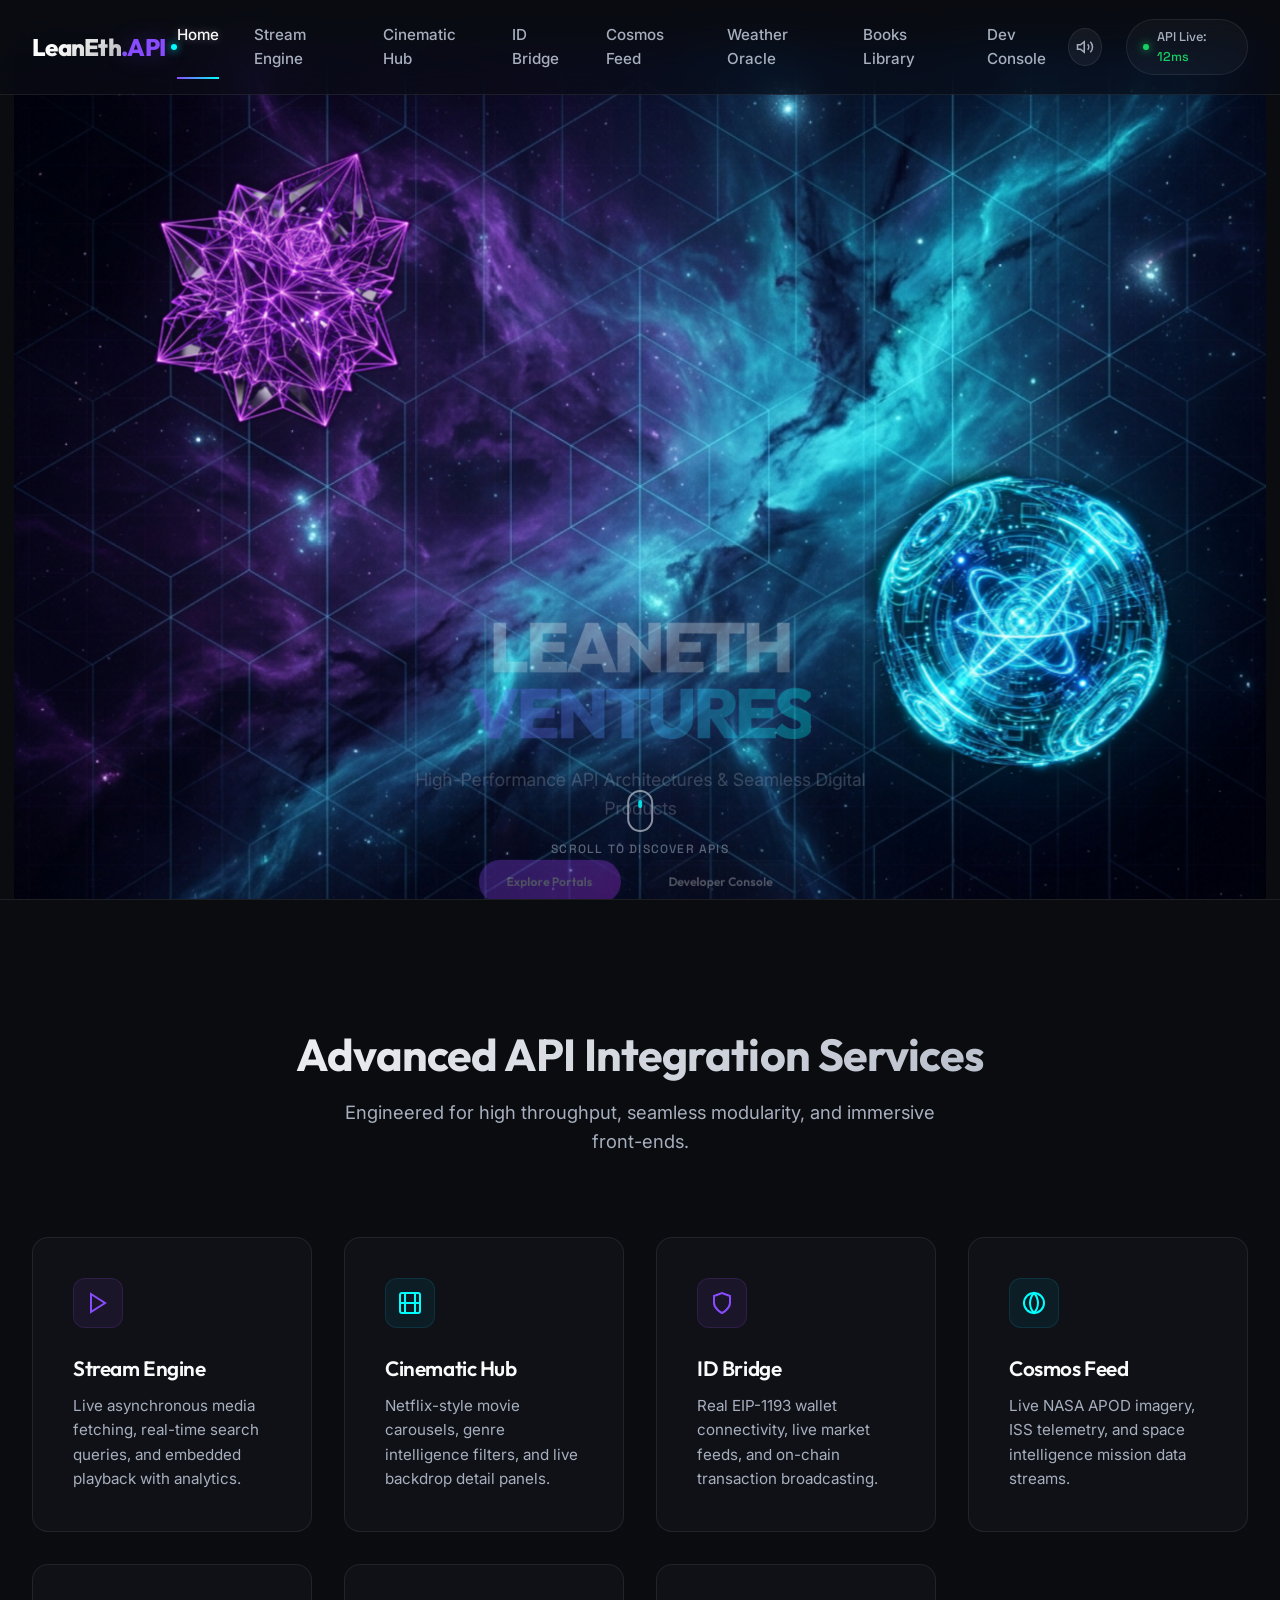
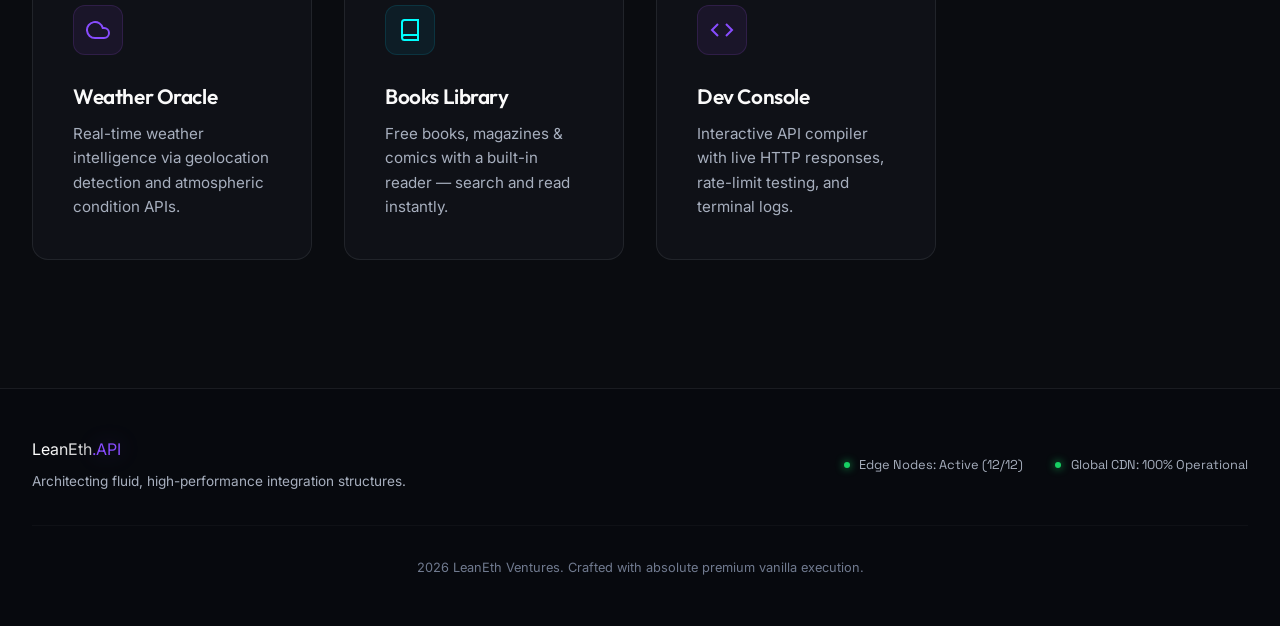
==== commit f4908640: "fix books: in-page reader via CORS proxy, correct covers via OL search, remove API branding" ====
--- a/index.html
+++ b/index.html
@@ -92,7 +92,7 @@
                     <div class="feature-card" onclick="navigateTo('identity')"><div class="feature-icon"><svg viewBox="0 0 24 24" width="24" height="24" fill="none" stroke="currentColor" stroke-width="2"><path d="M12 22s8-4 8-10V5l-8-3-8 3v7c0 6 8 10 8 10z"></path></svg></div><h3>ID Bridge</h3><p>Real EIP-1193 wallet connectivity, live market feeds, and on-chain transaction broadcasting.</p></div>
                     <div class="feature-card" onclick="navigateTo('cosmos')"><div class="feature-icon"><svg viewBox="0 0 24 24" width="24" height="24" fill="none" stroke="currentColor" stroke-width="2"><circle cx="12" cy="12" r="10"></circle><path d="M12 2a15.3 15.3 0 0 1 4 10 15.3 15.3 0 0 1-4 10 15.3 15.3 0 0 1-4-10 15.3 15.3 0 0 1 4-10z"></path></svg></div><h3>Cosmos Feed</h3><p>Live NASA APOD imagery, ISS telemetry, and space intelligence mission data streams.</p></div>
                     <div class="feature-card" onclick="navigateTo('weather')"><div class="feature-icon"><svg viewBox="0 0 24 24" width="24" height="24" fill="none" stroke="currentColor" stroke-width="2"><path d="M18 10h-1.26A8 8 0 1 0 9 20h9a5 5 0 0 0 0-10z"></path></svg></div><h3>Weather Oracle</h3><p>Real-time weather intelligence via geolocation detection and atmospheric condition APIs.</p></div>
-                    <div class="feature-card" onclick="navigateTo('books')"><div class="feature-icon"><svg viewBox="0 0 24 24" width="24" height="24" fill="none" stroke="currentColor" stroke-width="2"><path d="M4 19.5A2.5 2.5 0 0 1 6.5 17H20"></path><path d="M6.5 2H20v20H6.5A2.5 2.5 0 0 1 4 19.5v-15A2.5 2.5 0 0 1 6.5 2z"></path></svg></div><h3>Books Library</h3><p>Free books, magazines & comics via Open Library and Project Gutenberg APIs with built-in reader.</p></div>
+                    <div class="feature-card" onclick="navigateTo('books')"><div class="feature-icon"><svg viewBox="0 0 24 24" width="24" height="24" fill="none" stroke="currentColor" stroke-width="2"><path d="M4 19.5A2.5 2.5 0 0 1 6.5 17H20"></path><path d="M6.5 2H20v20H6.5A2.5 2.5 0 0 1 4 19.5v-15A2.5 2.5 0 0 1 6.5 2z"></path></svg></div><h3>Books Library</h3><p>Free books, magazines & comics with a built-in reader — search and read instantly.</p></div>
                     <div class="feature-card" onclick="navigateTo('sandbox')"><div class="feature-icon"><svg viewBox="0 0 24 24" width="24" height="24" fill="none" stroke="currentColor" stroke-width="2"><polyline points="16 18 22 12 16 6"></polyline><polyline points="8 6 2 12 8 18"></polyline></svg></div><h3>Dev Console</h3><p>Interactive API compiler with live HTTP responses, rate-limit testing, and terminal logs.</p></div>
                 </div>
             </div>
@@ -400,9 +400,9 @@
             <div class="dashboard-wrapper" style="max-width:1400px;margin:0 auto;padding:3rem 2rem 6rem;">
                 <div class="dashboard-header">
                     <div>
-                        <span class="badge badge-purple">Open Library + Project Gutenberg</span>
+                        <span class="badge badge-purple">Free Books Library</span>
                         <h1>Books Library</h1>
-                        <p>Discover free books, magazines, and comics. Read instantly in your browser.</p>
+                        <p>Discover and read free books, classics, and comics directly in your browser.</p>
                     </div>
                     <div class="dashboard-actions">
                         <input type="text" id="books-search-input" placeholder="Search books, authors..." class="search-input">
@@ -469,7 +469,15 @@
                         </div>
                         <p class="books-overview" id="books-overlay-overview"></p>
                         <button class="btn btn-primary btn-glow btn-read-overlay" id="books-overlay-read">&#128214; Read Free</button>
-                        <div class="books-reader-wrap hidden" id="books-overlay-reader"><iframe id="books-overlay-iframe" width="100%" height="100%" frameborder="0" allowfullscreen></iframe></div>
+                        <div class="books-reader-wrap hidden" id="books-overlay-reader">
+                            <div class="books-reader-toolbar">
+                                <button class="books-reader-close" id="books-reader-close">&times; Close Reader</button>
+                                <span class="books-reader-title" id="books-reader-title"></span>
+                            </div>
+                            <iframe id="books-overlay-iframe" width="100%" height="100%" frameborder="0" allowfullscreen class="hidden"></iframe>
+                            <div id="books-text-reader" class="books-text-reader hidden"></div>
+                            <div id="books-reader-loading" class="books-reader-loading"><div class="cosmos-spinner"></div><p>Loading reader...</p></div>
+                        </div>
                         <div class="books-extra" id="books-overlay-extra"></div>
                     </div>
                 </div>
--- a/css/books.css
+++ b/css/books.css
@@ -548,15 +548,103 @@
     overflow: hidden;
     margin: 1rem 0;
     box-shadow: 0 4px 30px rgba(0,0,0,0.6);
+    display: flex;
+    flex-direction: column;
 }
 
 .books-reader-wrap iframe {
     position: absolute;
-    top: 0;
+    top: 40px;
     left: 0;
     width: 100%;
+    height: calc(100% - 40px);
+    border: 0;
+}
+
+.books-reader-toolbar {
+    height: 40px;
+    min-height: 40px;
+    background: #2c2416;
+    display: flex;
+    align-items: center;
+    justify-content: space-between;
+    padding: 0 1rem;
+    border-bottom: 1px solid rgba(255,255,255,0.1);
+    flex-shrink: 0;
+}
+
+.books-reader-close {
+    background: rgba(255,255,255,0.1);
+    border: none;
+    color: #ccc;
+    font-size: 0.8rem;
+    padding: 0.3rem 0.8rem;
+    border-radius: 4px;
+    cursor: pointer;
+    transition: var(--transition-fast);
+    font-family: var(--font-body);
+}
+
+.books-reader-close:hover {
+    background: rgba(255,255,255,0.2);
+    color: #fff;
+}
+
+.books-reader-title {
+    font-size: 0.85rem;
+    color: #aaa;
+    font-weight: 500;
+    white-space: nowrap;
+    overflow: hidden;
+    text-overflow: ellipsis;
+    margin-left: 1rem;
+    font-family: var(--font-heading);
+}
+
+.books-text-reader {
+    padding: 2rem 3rem;
+    overflow-y: auto;
     height: 100%;
-    border: 0;
+    color: #2c2416;
+    font-family: 'Georgia', 'Times New Roman', serif;
+    font-size: 1.1rem;
+    line-height: 1.8;
+    white-space: pre-wrap;
+    word-wrap: break-word;
+    position: absolute;
+    top: 40px;
+    left: 0;
+    width: 100%;
+    height: calc(100% - 40px);
+    background: #f5f0e8;
+}
+
+.books-reader-loading {
+    position: absolute;
+    inset: 0;
+    display: flex;
+    flex-direction: column;
+    align-items: center;
+    justify-content: center;
+    gap: 1rem;
+    color: #8a7e6a;
+    font-family: var(--font-body);
+    background: #f5f0e8;
+}
+
+.books-reader-error {
+    position: absolute;
+    inset: 0;
+    display: flex;
+    flex-direction: column;
+    align-items: center;
+    justify-content: center;
+    gap: 0.5rem;
+    color: #8a7e6a;
+    font-family: var(--font-body);
+    background: #f5f0e8;
+    padding: 2rem;
+    text-align: center;
 }
 
 .btn-read-overlay {
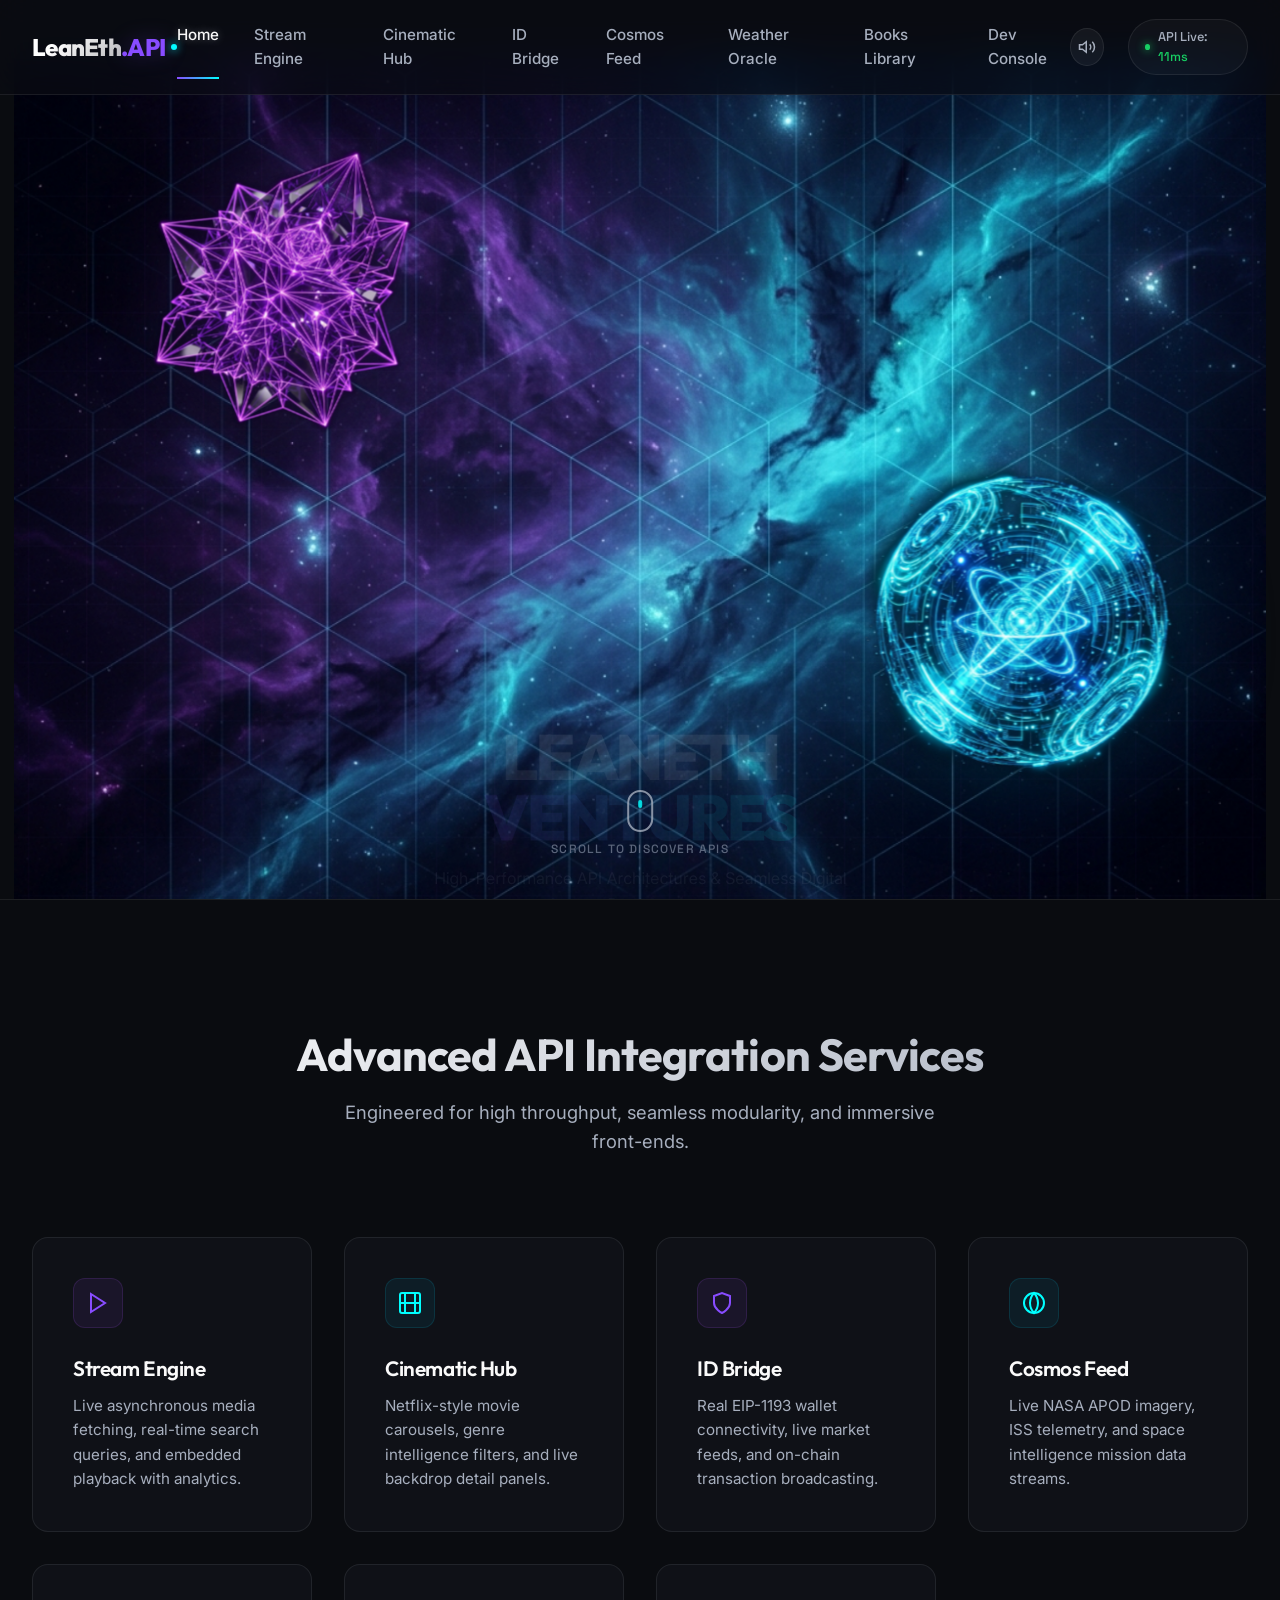
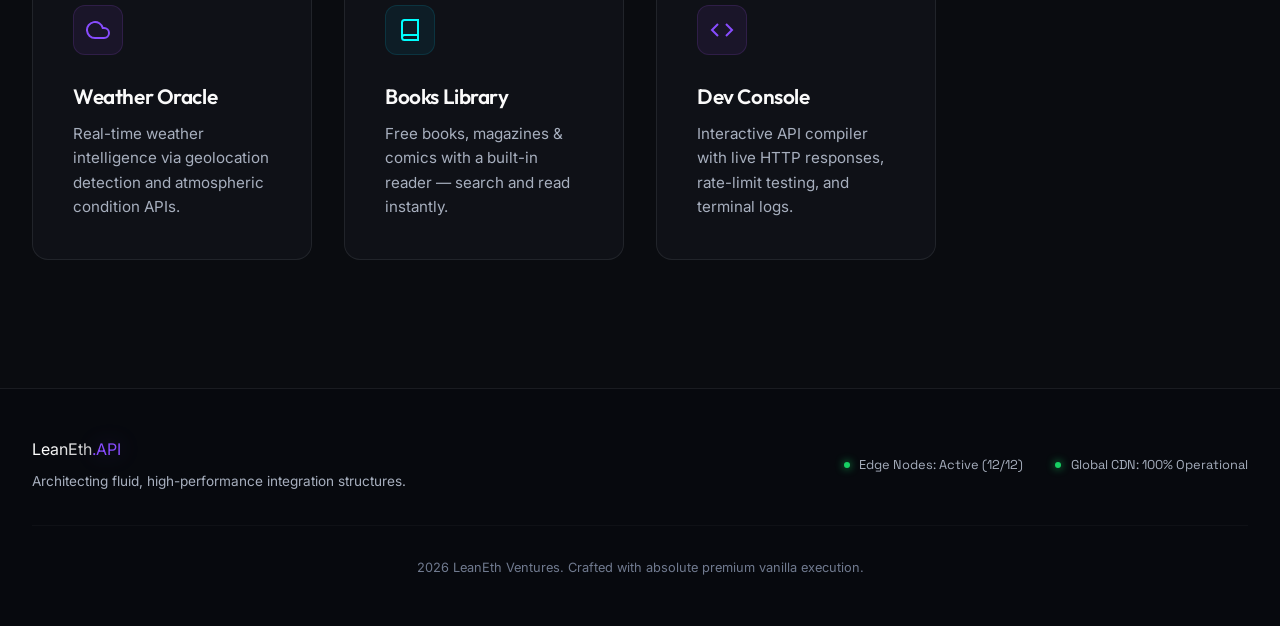
==== commit c5afc067: "add fullscreen toggle for reader with enter/exit button" ====
--- a/index.html
+++ b/index.html
@@ -471,8 +471,9 @@
                         <button class="btn btn-primary btn-glow btn-read-overlay" id="books-overlay-read">&#128214; Read Free</button>
                         <div class="books-reader-wrap hidden" id="books-overlay-reader">
                             <div class="books-reader-toolbar">
-                                <button class="books-reader-close" id="books-reader-close">&times; Close Reader</button>
+                                <button class="books-reader-close" id="books-reader-close">&times; Close</button>
                                 <span class="books-reader-title" id="books-reader-title"></span>
+                                <button class="books-reader-fullscreen" id="books-reader-fullscreen">&#x26F6; Fullscreen</button>
                             </div>
                             <iframe id="books-overlay-iframe" width="100%" height="100%" frameborder="0" allowfullscreen class="hidden"></iframe>
                             <div id="books-text-reader" class="books-text-reader hidden"></div>
--- a/css/books.css
+++ b/css/books.css
@@ -541,15 +541,20 @@
 /* Reader */
 .books-reader-wrap {
     position: relative;
-    width: 100%;
-    height: 70vh;
+    max-width: 450px;
+    width: 100%;
+    min-height: 300px;
+    margin: 1rem auto;
     background: #f5f0e8;
+    background-size: contain;
+    background-position: center;
+    background-repeat: no-repeat;
     border-radius: var(--radius-sm);
     overflow: hidden;
-    margin: 1rem 0;
+    display: flex;
+    flex-direction: column;
     box-shadow: 0 4px 30px rgba(0,0,0,0.6);
-    display: flex;
-    flex-direction: column;
+    transition: background-image 0.3s ease;
 }
 
 .books-reader-wrap iframe {
@@ -591,14 +596,34 @@
 }
 
 .books-reader-title {
+    flex: 1;
+    text-align: center;
     font-size: 0.85rem;
     color: #aaa;
     font-weight: 500;
     white-space: nowrap;
     overflow: hidden;
     text-overflow: ellipsis;
-    margin-left: 1rem;
     font-family: var(--font-heading);
+    padding: 0 0.5rem;
+}
+
+.books-reader-fullscreen {
+    background: rgba(255,255,255,0.1);
+    border: none;
+    color: #ccc;
+    font-size: 0.8rem;
+    padding: 0.3rem 0.8rem;
+    border-radius: 4px;
+    cursor: pointer;
+    transition: var(--transition-fast);
+    font-family: var(--font-body);
+    white-space: nowrap;
+}
+
+.books-reader-fullscreen:hover {
+    background: rgba(255,255,255,0.2);
+    color: #fff;
 }
 
 .books-text-reader {
@@ -712,6 +737,55 @@
     .books-nav-right { right: -8px; }
     .books-carousel-nav { width: 36px; height: 36px; }
     .books-reader-wrap {
-        height: 50vh;
-    }
-}
+        max-width: 90%;
+        min-height: 250px;
+    }
+}
+
+/* Fullscreen reading mode — reader fills viewport */
+.books-reading-mode .books-overlay-backdrop {
+    display: none;
+}
+.books-reading-mode .books-overlay-body {
+    height: 100%;
+    padding: 0;
+    max-width: 100%;
+    width: 100%;
+}
+.books-reading-mode .books-overlay-back-wrap {
+    display: none;
+}
+.books-reading-mode .books-overlay-poster-col {
+    display: none;
+}
+.books-reading-mode .books-overlay-details {
+    max-width: 100%;
+    width: 100%;
+    padding: 0;
+    align-items: stretch;
+}
+.books-reading-mode .books-overlay-details > h2,
+.books-reading-mode .books-overlay-details > .books-overlay-author,
+.books-reading-mode .books-overlay-details > .books-overlay-meta,
+.books-reading-mode .books-overlay-details > .books-overview,
+.books-reading-mode .books-overlay-details > .btn-read-overlay,
+.books-reading-mode .books-overlay-details > .books-extra {
+    display: none;
+}
+.books-reading-mode .books-reader-wrap {
+    position: fixed;
+    top: 0;
+    left: 0;
+    right: 0;
+    bottom: 0;
+    z-index: 30000;
+    width: 100vw;
+    height: 100vh;
+    margin: 0;
+    max-width: 100%;
+    min-height: 0;
+    border-radius: 0;
+}
+.books-reading-mode .books-reader-wrap iframe {
+    height: calc(100% - 40px);
+}
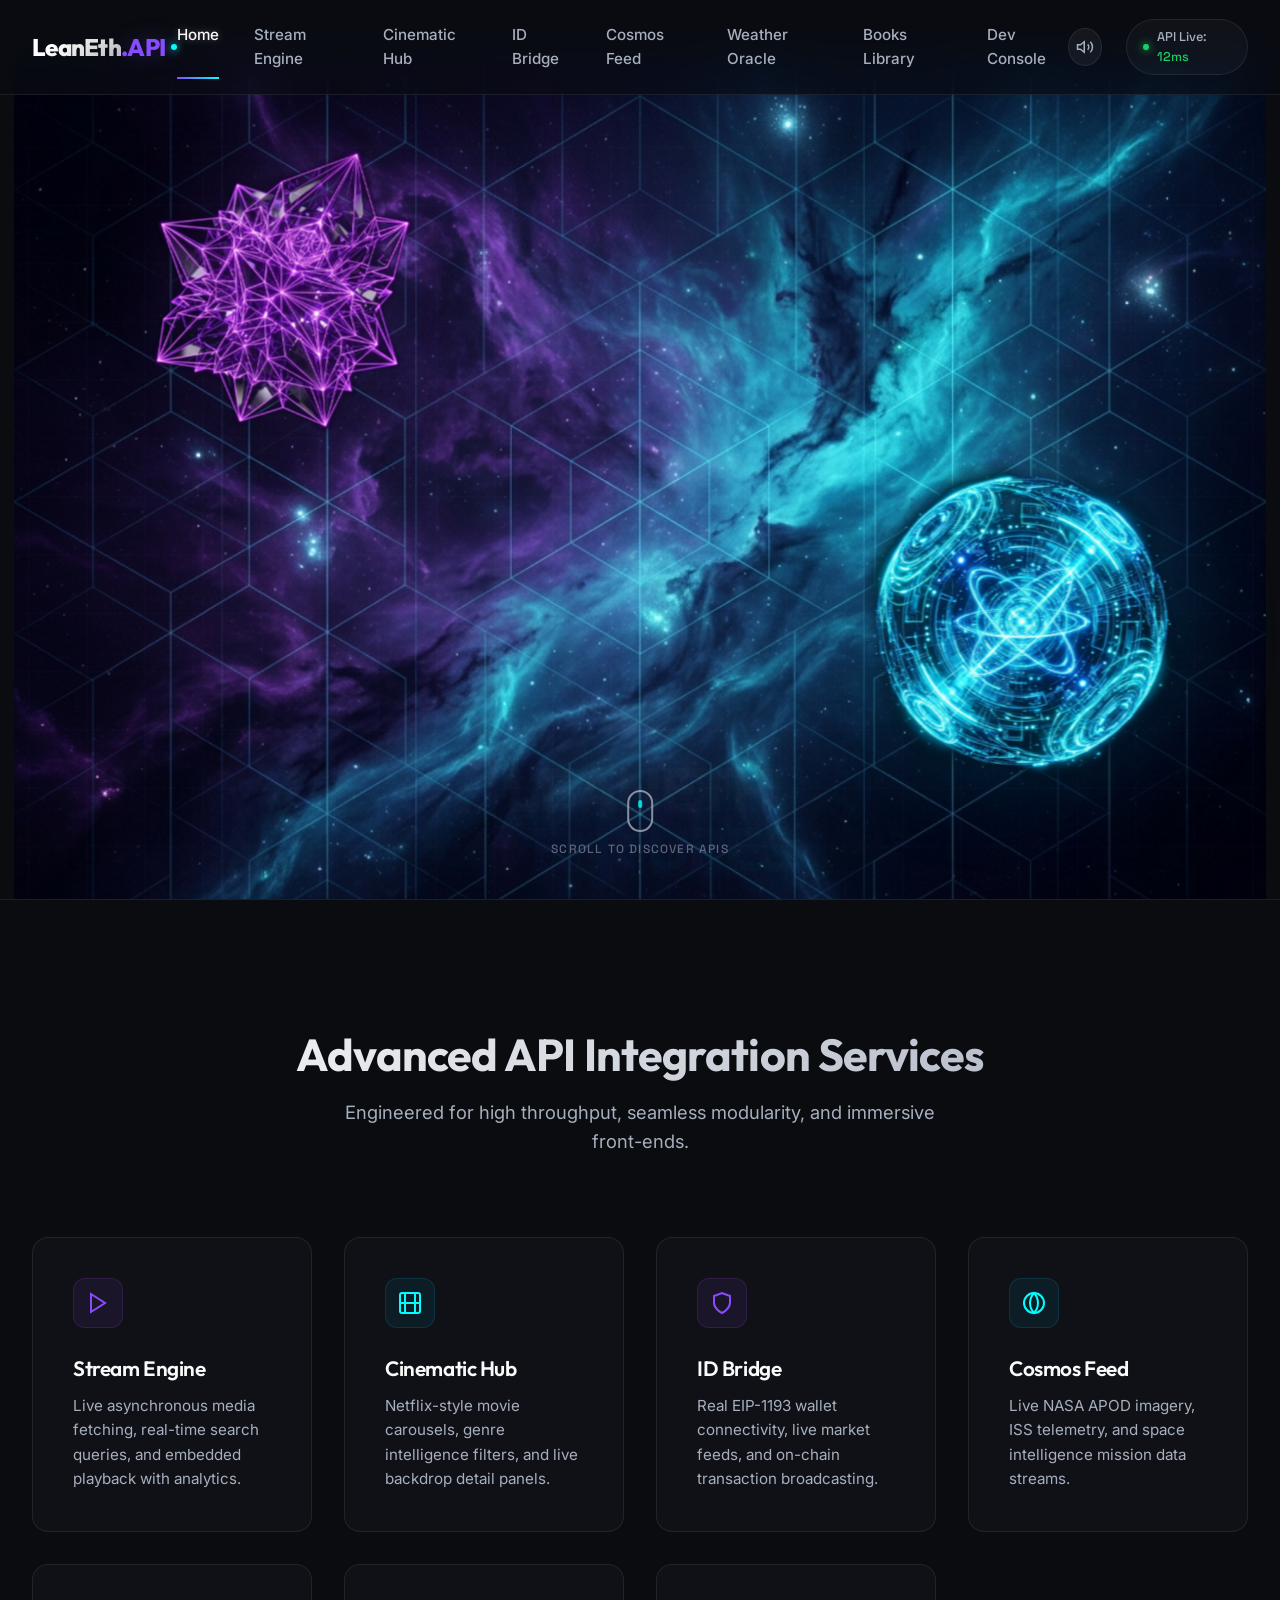
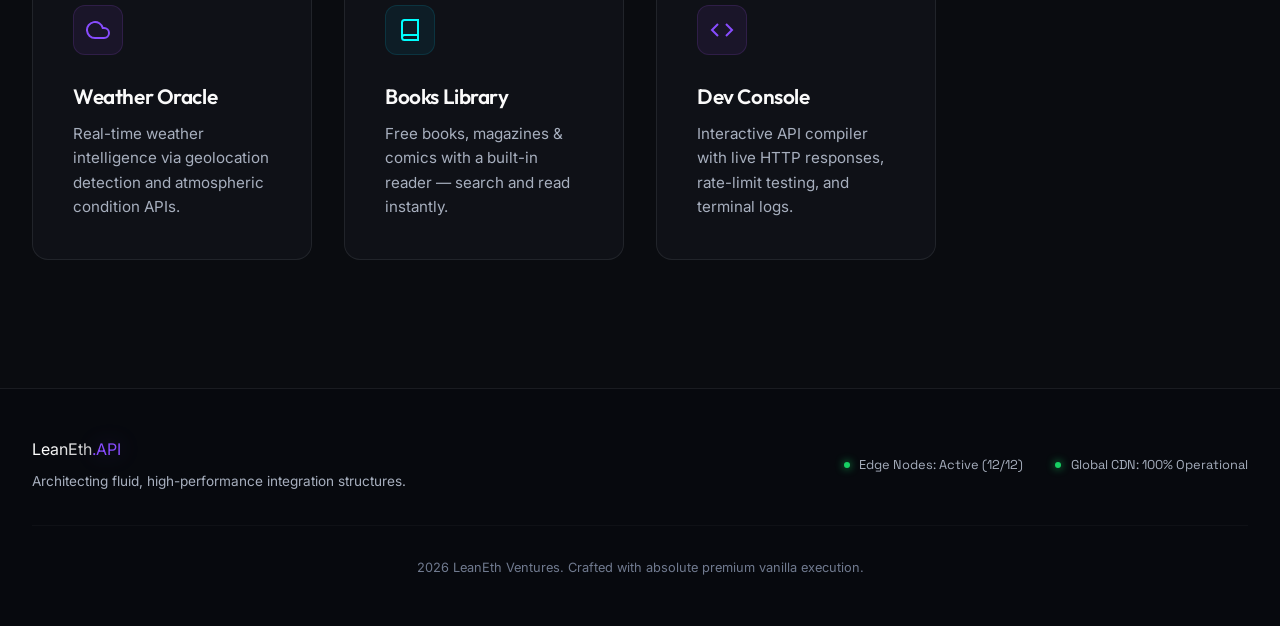
==== commit df6d9458: "move books hero to top of section, above header and search" ====
--- a/index.html
+++ b/index.html
@@ -398,6 +398,23 @@
         <!-- BOOKS LIBRARY -->
         <section id="books" class="view-panel">
             <div class="dashboard-wrapper" style="max-width:1400px;margin:0 auto;padding:3rem 2rem 6rem;">
+                <div class="books-hero" id="books-hero">
+                    <div class="books-hero-backdrop" id="books-hero-backdrop"></div>
+                    <div class="books-hero-gradient"></div>
+                    <div class="books-hero-content">
+                        <span class="books-hero-badge" id="books-hero-badge">Featured Book</span>
+                        <h1 class="books-hero-title" id="books-hero-title">Loading...</h1>
+                        <div class="books-hero-author" id="books-hero-author"></div>
+                        <div class="books-hero-meta">
+                            <span class="books-hero-rating" id="books-hero-rating"></span>
+                        </div>
+                        <p class="books-hero-desc" id="books-hero-desc">Discover classic and popular books</p>
+                        <div class="books-hero-actions">
+                            <button class="btn btn-primary btn-glow" id="books-hero-read">&#128214; Read Now</button>
+                        </div>
+                    </div>
+                </div>
+                <div class="books-hero-dots" id="books-hero-dots"></div>
                 <div class="dashboard-header">
                     <div>
                         <span class="badge badge-purple">Free Books Library</span>
@@ -410,23 +427,6 @@
                     </div>
                 </div>
                 <div class="books-wrapper">
-                    <div class="books-hero" id="books-hero">
-                        <div class="books-hero-backdrop" id="books-hero-backdrop"></div>
-                        <div class="books-hero-gradient"></div>
-                        <div class="books-hero-content">
-                            <span class="books-hero-badge" id="books-hero-badge">Featured Book</span>
-                            <h1 class="books-hero-title" id="books-hero-title">Loading...</h1>
-                            <div class="books-hero-author" id="books-hero-author"></div>
-                            <div class="books-hero-meta">
-                                <span class="books-hero-rating" id="books-hero-rating"></span>
-                            </div>
-                            <p class="books-hero-desc" id="books-hero-desc">Discover classic and popular books</p>
-                            <div class="books-hero-actions">
-                                <button class="btn btn-primary btn-glow" id="books-hero-read">&#128214; Read Now</button>
-                            </div>
-                        </div>
-                    </div>
-                    <div class="books-hero-dots" id="books-hero-dots"></div>
                     <div class="books-cat-tabs">
                         <button class="books-cat-tab active" data-cat="trending">Trending</button>
                         <button class="books-cat-tab" data-cat="fiction">Fiction</button>
